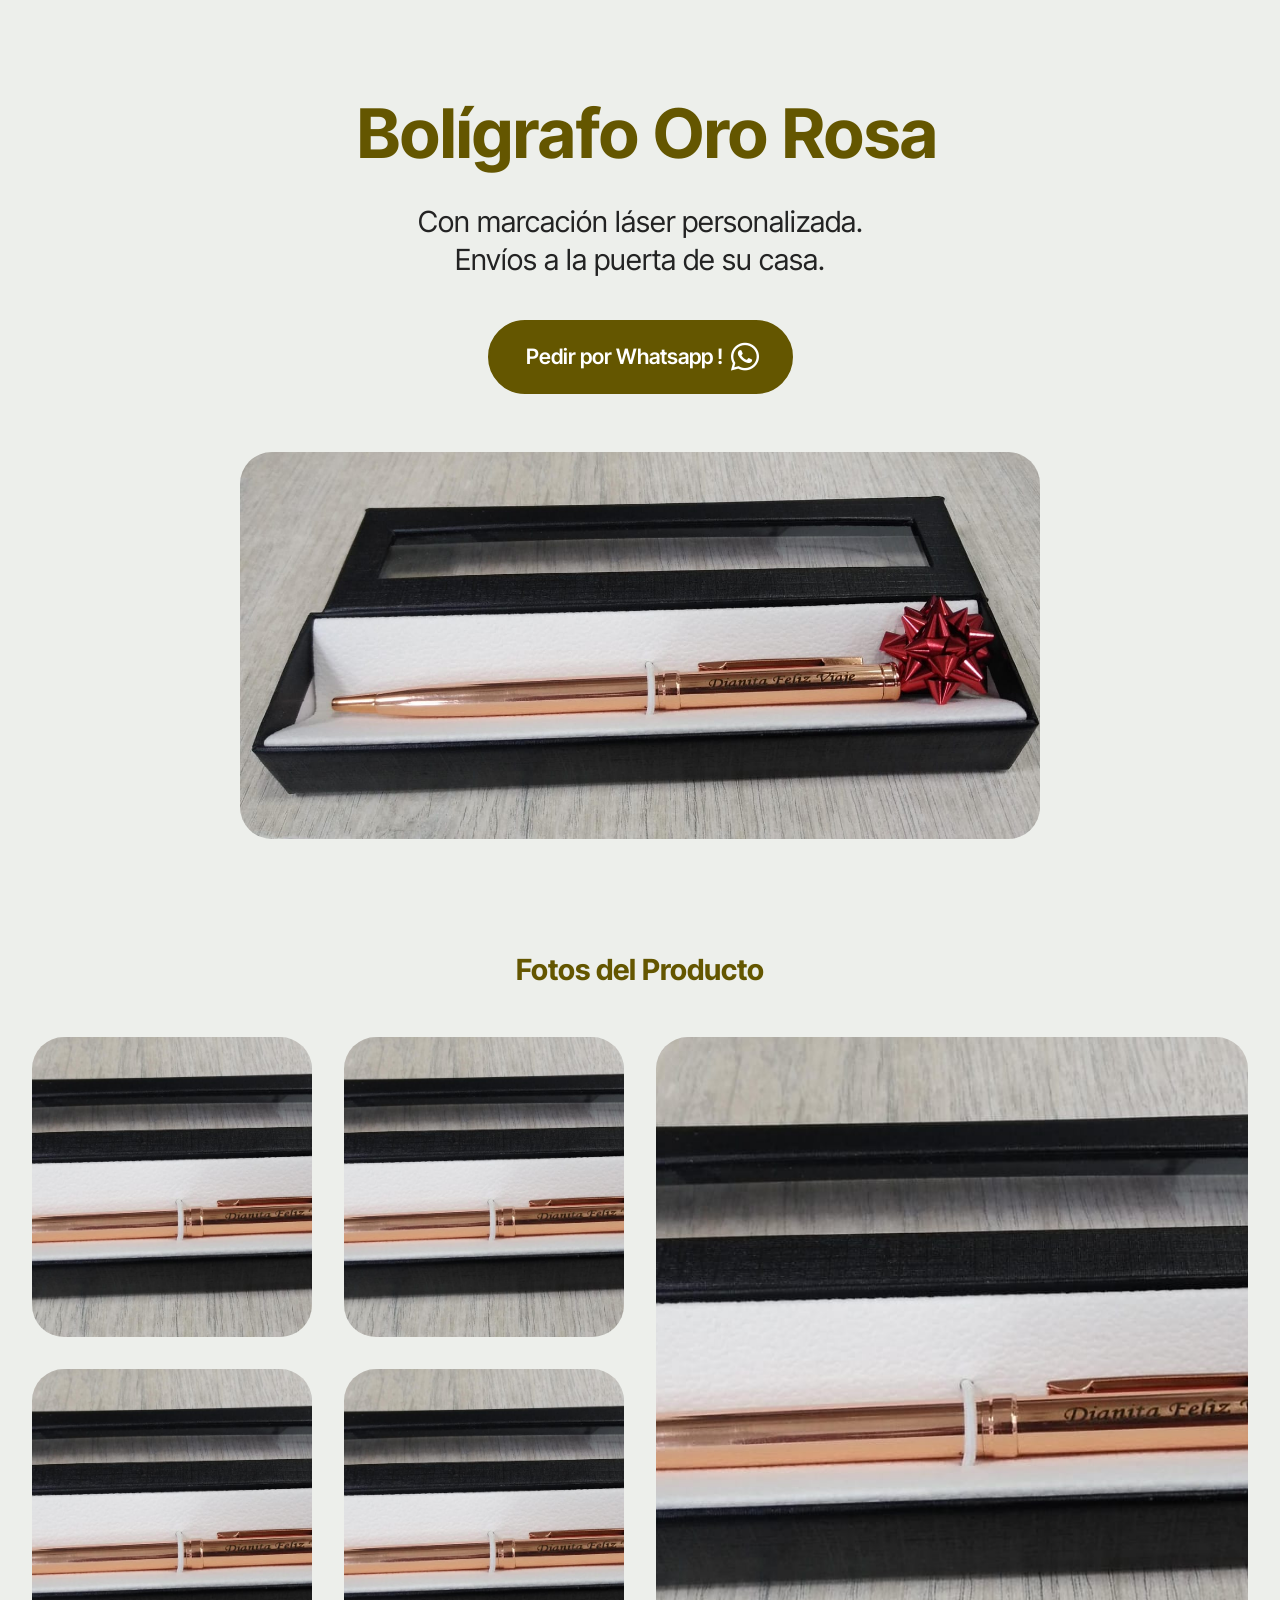
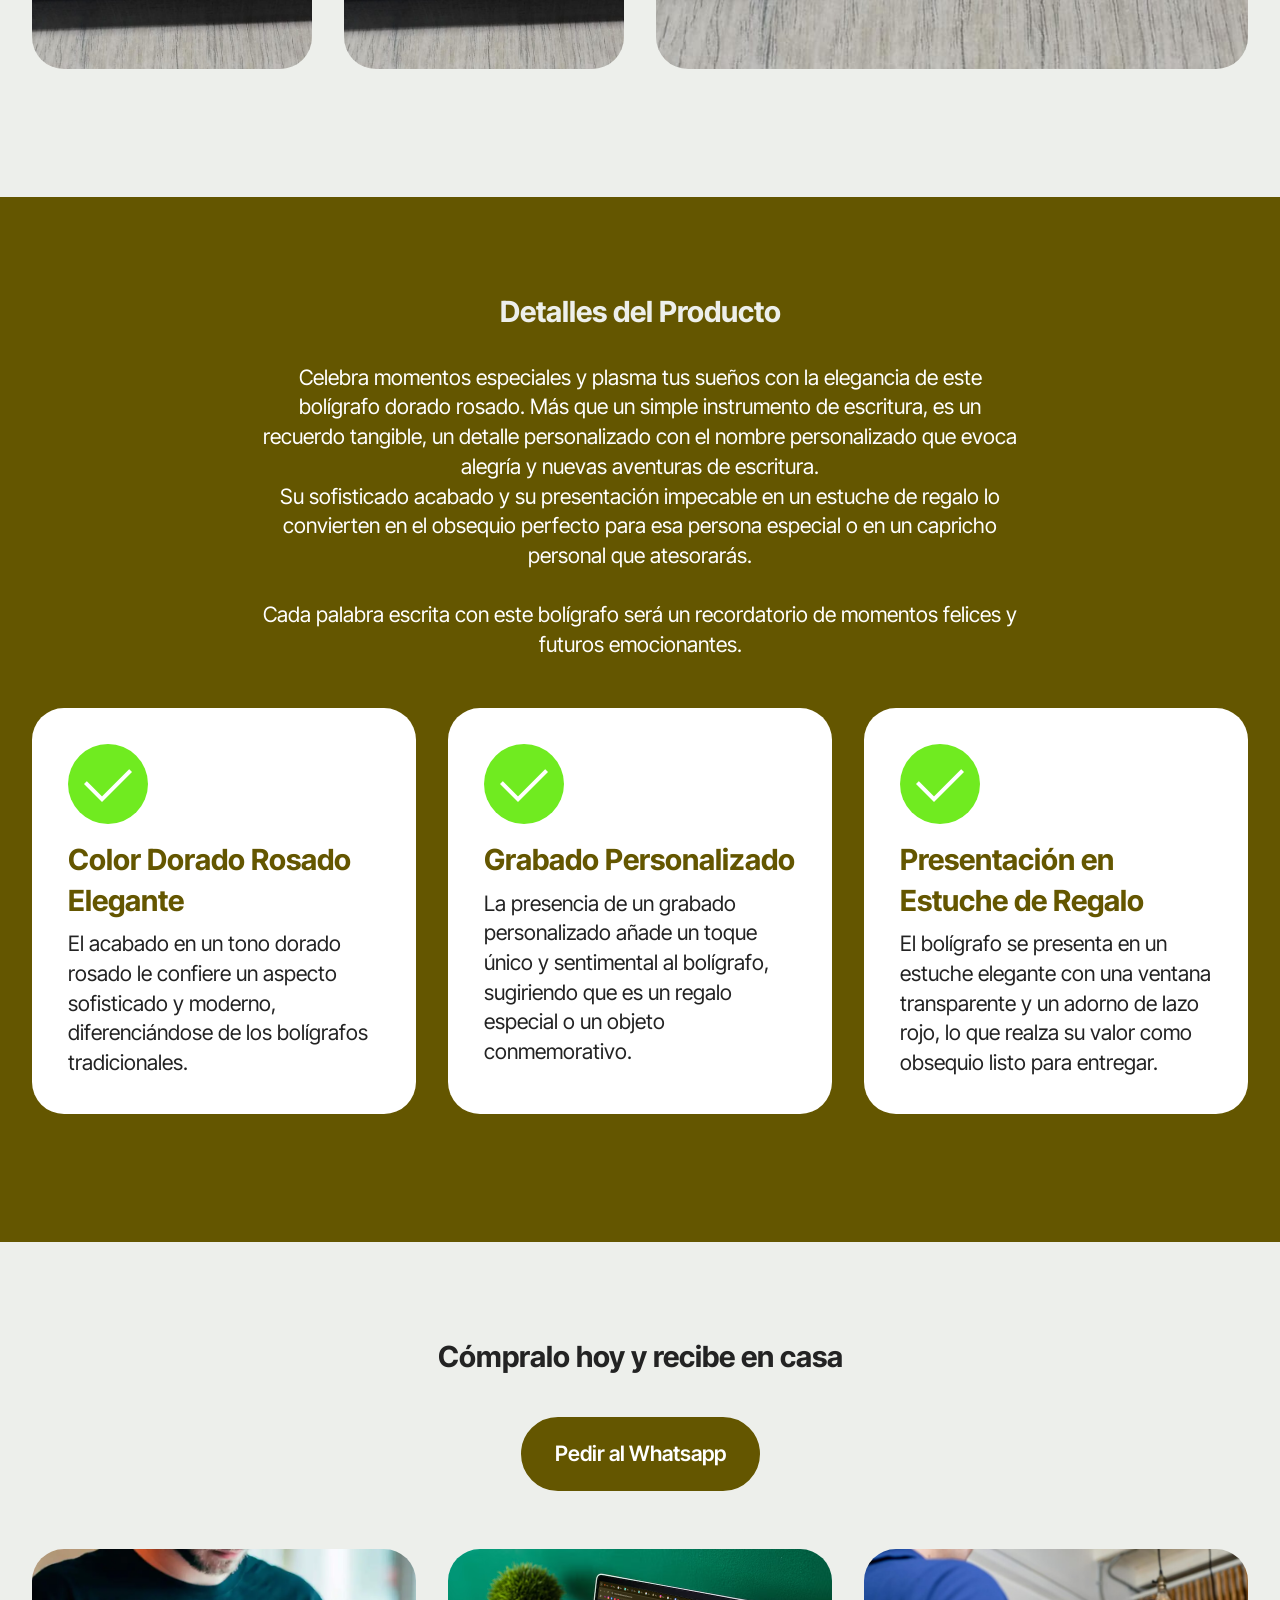
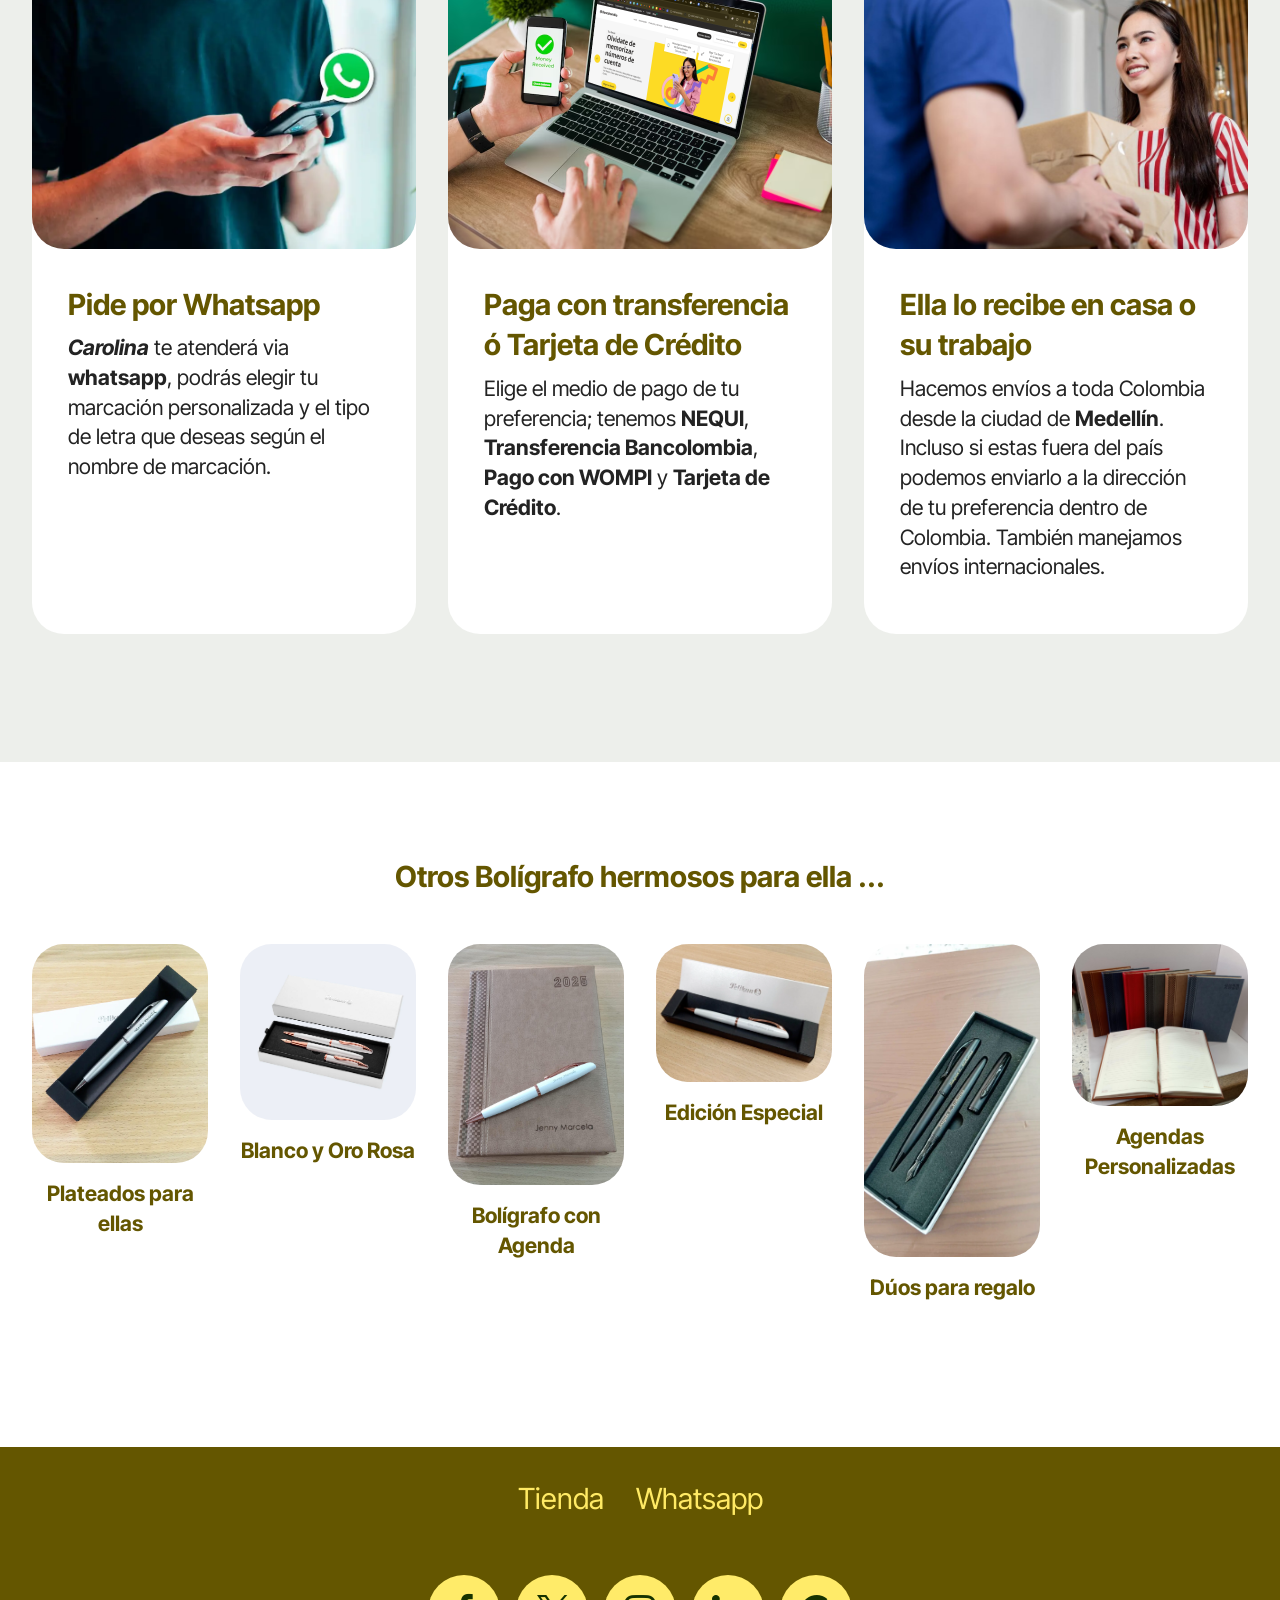
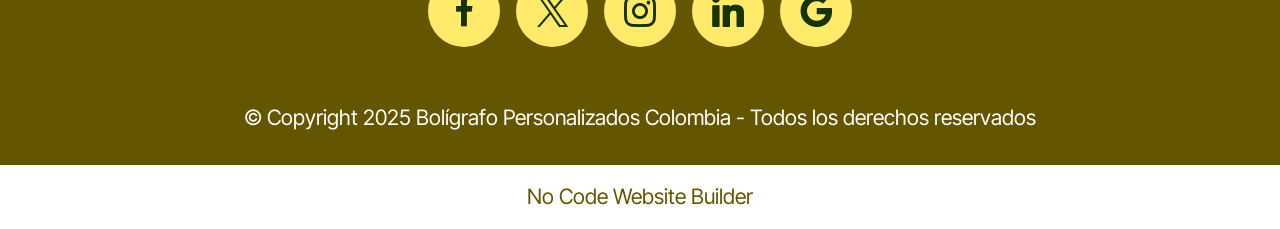
==== index.html @ ecc50080 "create github pages" ====
<!DOCTYPE html>
<html  >
<head>
  <!-- Site made with Mobirise Website Builder v6.0.1, https://mobirise.com -->
  <meta charset="UTF-8">
  <meta http-equiv="X-UA-Compatible" content="IE=edge">
  <meta name="generator" content="Mobirise v6.0.1, mobirise.com">
  <meta name="twitter:card" content="summary_large_image"/>
  <meta name="twitter:image:src" content="assets/images/index-meta.jpg">
  <meta property="og:image" content="assets/images/index-meta.jpg">
  <meta name="twitter:title" content="Bolígrafo Oro Rosa para Regalo | Colombia">
  <meta name="viewport" content="width=device-width, initial-scale=1, minimum-scale=1">
  <link rel="shortcut icon" href="assets/images/logo-boligrafor-personalizados.png" type="image/x-icon">
  <meta name="description" content="Excelente regalo para damas -  Bolígrafo personalizados Oro Rosa en Medellín. Pedidos al Whatsapp: 3026999953">
  
  
  <title>Bolígrafo Oro Rosa para Regalo | Colombia</title>
  <link rel="stylesheet" href="assets/web/assets/mobirise-icons2/mobirise2.css">
  <link rel="stylesheet" href="assets/bootstrap/css/bootstrap.min.css">
  <link rel="stylesheet" href="assets/bootstrap/css/bootstrap-grid.min.css">
  <link rel="stylesheet" href="assets/bootstrap/css/bootstrap-reboot.min.css">
  <link rel="stylesheet" href="assets/socicon/css/styles.css">
  <link rel="stylesheet" href="assets/theme/css/style.css">
  <link rel="preload" href="https://fonts.googleapis.com/css?family=Inter+Tight:100,200,300,400,500,600,700,800,900,100i,200i,300i,400i,500i,600i,700i,800i,900i&display=swap" as="style" onload="this.onload=null;this.rel='stylesheet'">
  <noscript><link rel="stylesheet" href="https://fonts.googleapis.com/css?family=Inter+Tight:100,200,300,400,500,600,700,800,900,100i,200i,300i,400i,500i,600i,700i,800i,900i&display=swap"></noscript>
  <link rel="preload" as="style" href="assets/mobirise/css/mbr-additional.css?v=lRQSGs"><link rel="stylesheet" href="assets/mobirise/css/mbr-additional.css?v=lRQSGs" type="text/css">

  
  
  
</head>
<body>
  
  <section data-bs-version="5.1" class="header13 cid-uIUjk6ekbo" id="header13-0">
  

  
  

  <div class="align-center container">
    <div class="row justify-content-center">
      <div class="col-md-12 mb-5 content-head">
        <h1 class="mbr-section-title mbr-fonts-style display-1">
          <strong>&nbsp;Bolígrafo Oro Rosa</strong></h1>
        <p class="mbr-text mbr-fonts-style mt-4 display-2">
          Con marcación láser personalizada.<br>Envíos a la puerta de su casa.</p>
        <div class="mbr-section-btn mt-4"><a class="btn btn-primary display-7" href="https://api.whatsapp.com/send?phone=573026999953&text=Hola%20Carolina,%20quiero%20regalarle%20un%20bol%C3%ADgrafo%20Oro%20Rosa%20marcado%20con%20su%20nombre%20a%20mi%20chica%20Especial..."><span class="socicon socicon-whatsapp mbr-iconfont mbr-iconfont-btn"></span>&nbsp;Pedir por Whatsapp !</a></div>
      </div>
    </div>

    <div class="row justify-content-center">
      <div class="col-12 col-md-8">
        <img src="assets/images/boligrafo-oro-rosa-para-regalo.jpg" alt="Boligrafo Oro Rosa para Regalo Especial" title="">
      </div>
    </div>
  </div>
</section>

<section data-bs-version="5.1" class="gallery05 cid-uIUHIdzCbS" id="gallery05-a">
    

    
    
    <div class="container">
        <div class="row justify-content-center">
            <div class="col-md-12 content-head mb-5">
                <h1 class="mbr-section-title mbr-fonts-style mb-0 display-2">
                    <strong>Fotos del Producto</strong></h1>
                
            </div>
        </div>
        <div class="row justify-content-center  blockContent">
            <div class="col-12 col-lg-6">
                <div class="row">
                    <div class="col-xs-12 col-sm-12 col-md-6 col-lg-6 active">
                        <div class="item-wrapper">
                            <div class="item-img">
                                <img src="assets/images/boligrafo-oro-rosa-para-regalo.jpg" alt="Mobirise Website Builder" title="" data-slide-to="0" data-bs-slide-to="0" class="smallImage">
                            </div>

                        </div>
                    </div>
                    <div class="col-md-6 col-xs-12 col-sm-12 col-lg-6">
                        <div class="item-wrapper">
                            <div class="item-img">
                                <img src="assets/images/boligrafo-oro-rosa-para-regalo.jpg" alt="Mobirise Website Builder" title="" data-slide-to="1" data-bs-slide-to="1" class="smallImage">
                            </div>

                        </div>
                    </div>
                    <div class="col-xs-12 col-sm-12 col-md-6 col-lg-6">
                        <div class="item-wrapper">
                            <div class="item-img">
                                <img src="assets/images/boligrafo-oro-rosa-para-regalo.jpg" alt="Mobirise Website Builder" title="" data-slide-to="2" data-bs-slide-to="2" class="smallImage">
                            </div>
                        </div>
                    </div>
                    <div class="col-xs-12 col-sm-12 col-md-6 col-lg-6">
                        <div class="item-wrapper">
                            <div class="item-img">
                                <img src="assets/images/boligrafo-oro-rosa-para-regalo.jpg" alt="Mobirise Website Builder" title="" data-slide-to="3" data-bs-slide-to="3" class="smallImage">
                            </div>
                        </div>
                    </div>
                </div>
            </div>
            <div class="col-12 col-lg-6">
                <div class="item-wrapper">
                    <div class="item-img ">
                        <img class="w-100 largeImage" src="assets/images/boligrafo-oro-rosa-para-regalo.jpg" alt="Bolígrafo oro Rosa para regalo de Novias" data-slide-to="3" data-bs-slide-to="3">
                    </div>

                </div>
            </div>
        </div>
    </div>
</section>

<section data-bs-version="5.1" class="features5 cid-uIUjuI2SsK" id="features05-2">
  

  
  
  <div class="container">
    <div class="row mb-5 justify-content-center">
      <div class="col-12 content-head">
        <h3 class="mbr-section-title mbr-fonts-style align-center mb-0 display-2">
          <strong>Detalles del Producto</strong></h3>
        <h5 class="mbr-section-subtitle mbr-fonts-style align-center mb-0 mt-4 display-4">Celebra momentos especiales y plasma tus sueños con la elegancia de este bolígrafo dorado rosado. Más que un simple instrumento de escritura, es un recuerdo tangible, un detalle personalizado con el nombre personalizado que evoca alegría y nuevas aventuras de escritura. <br>Su sofisticado acabado y su presentación impecable en un estuche de regalo lo convierten en el obsequio perfecto para esa persona especial o en un capricho personal que atesorarás. <br><br>Cada palabra escrita con este bolígrafo será un recordatorio de momentos felices y futuros emocionantes.</h5>
      </div>
    </div>
    <div class="row">
      <div class="item features-without-image col-12 col-md-6 col-lg-4 item-mb">
        <div class="item-wrapper">
          <div class="card-box align-left">
            <div class="iconfont-wrapper">
              <span class="mbr-iconfont mobi-mbri-success mobi-mbri"></span>
            </div>
            <h5 class="card-title mbr-fonts-style display-5"><strong>Color Dorado Rosado Elegante</strong></h5>
            <p class="card-text mbr-fonts-style display-7">
              El acabado en un tono dorado rosado le confiere un aspecto sofisticado y moderno, diferenciándose de los bolígrafos tradicionales.
            </p>

            
          </div>
        </div>
      </div>
      <div class="item features-without-image col-12 col-md-6 col-lg-4 item-mb">
        <div class="item-wrapper">
          <div class="card-box align-left">
            <div class="iconfont-wrapper">
              <span class="mbr-iconfont mobi-mbri-success mobi-mbri"></span>
            </div>
            <h5 class="card-title mbr-fonts-style display-5"><strong>Grabado Personalizado</strong></h5>
            <p class="card-text mbr-fonts-style display-7">La presencia de un grabado personalizado añade un toque único y sentimental al bolígrafo, sugiriendo que es un regalo especial o un objeto conmemorativo.
            </p>

            
          </div>
        </div>
      </div>
      <div class="item features-without-image col-12 col-md-6 col-lg-4 item-mb">
        <div class="item-wrapper">
          <div class="card-box align-left">
            <div class="iconfont-wrapper">
              <span class="mbr-iconfont mobi-mbri-success mobi-mbri"></span>
            </div>
            <h5 class="card-title mbr-fonts-style display-5"><strong>Presentación en Estuche de Regalo</strong></h5>
            <p class="card-text mbr-fonts-style display-7">
              El bolígrafo se presenta en un estuche elegante con una ventana transparente y un adorno de lazo rojo, lo que realza su valor como obsequio listo para entregar.
            </p>

            
          </div>
        </div>
      </div>
    </div>
  </div>
</section>

<section data-bs-version="5.1" class="features6 start cid-uIUjv1hczM" id="features06-3">
	
	
	<div class="container">
		<div class="row justify-content-center">
			<div class="col-12 content-head">
				<div class="mbr-section-head mb-5">
					<h4 class="mbr-section-title mbr-fonts-style align-center mb-0 display-2">
						<strong>Cómpralo hoy y recibe en casa</strong></h4>
					
					<div class="mbr-section-btn item-footer mt-4"><a href="https://api.whatsapp.com/send?phone=573026999953&text=Hola%20Carolina,%20quiero%20regalarle%20un%20bol%C3%ADgrafo%20Oro%20Rosa%20marcado%20con%20su%20nombre%20a%20mi%20chica%20Especial..." class="btn item-btn btn-primary display-7" target="_blank">Pedir al Whatsapp</a></div>
				</div>
			</div>
		</div>
		<div class="row">
			<div class="item features-image col-12 col-md-6 col-lg-4">
				<div class="item-wrapper">
					<div class="item-img">
						<img src="assets/images/hombre-pide-por-whatsapp.webp" alt="Pide tu boligrafo personalizado por whatsapp">
					</div>
					<div class="item-content">
						<h5 class="item-title mbr-fonts-style display-5">
							<strong>Pide por Whatsapp</strong></h5>
						<p class="mbr-text mbr-fonts-style display-7"><strong><em>Carolina</em></strong> te atenderá via <strong>whatsapp</strong>, podrás elegir tu marcación personalizada y el tipo de letra que deseas según el nombre de marcación.
						</p>
						
					</div>
				</div>
			</div>
			<div class="item features-image col-12 col-md-6 col-lg-4">
				<div class="item-wrapper">
					<div class="item-img">
						<img src="assets/images/paga-con-transferencia.png" alt="Pide tu boligrafo al whatsapp">
					</div>
					<div class="item-content">
						<h5 class="item-title mbr-fonts-style display-5">
							<strong>Paga con transferencia&nbsp; ó Tarjeta de Crédito</strong></h5>
						<p class="mbr-text mbr-fonts-style display-7">Elige el medio de pago de tu preferencia; tenemos <strong>NEQUI</strong>, <strong>Transferencia Bancolombia</strong>, <strong>Pago con WOMPI</strong> y <strong>Tarjeta de Crédito</strong>.
						</p>
						
					</div>
				</div>
			</div>
			<div class="item features-image col-12 col-md-6 col-lg-4">
				<div class="item-wrapper">
					<div class="item-img">
						<img src="assets/images/recibe-el-producto-en-casa.jpg" alt="Recibe tu boligrafo en casa">
					</div>
					<div class="item-content">
						<h5 class="item-title mbr-fonts-style display-5">
							<strong>Ella lo recibe en casa o su trabajo</strong></h5>
						<p class="mbr-text mbr-fonts-style display-7">
							Hacemos envíos a toda Colombia desde la ciudad de <strong>Medellín</strong>. Incluso si estas fuera del país podemos enviarlo a la dirección de tu preferencia dentro de Colombia. También manejamos envíos internacionales.<br>
						</p>
						
					</div>
				</div>
			</div>
		</div>
	</div>
</section>

<section data-bs-version="5.1" class="features13 start cid-uIUjxPHP4M" id="features013-4">
    

<div class="container-fluid">
  <div class="row justify-content-center">
    <div class="col-12 content-head">
      <div class="mbr-section-head mb-5">
        <h4 class="mbr-section-title mbr-fonts-style align-center mb-0 display-2">
          <strong>Otros Bolígrafo hermosos para ella ...</strong></h4>
        
      </div>
    </div>
  </div>
  <div class="row mbr-section-content">
    <div class="item features-image col-6 col-md-4 col-lg-2">
      <div class="item-wrapper">
        <div class="item-img">
          <img src="assets/images/boligrafo-pelikan-silver.webp" alt="Mobirise Website Builder" title="" data-slide-to="0" data-bs-slide-to="0">
        </div>
        <div class="item-content align-left mt-3">
          <h5 class="item-title mbr-fonts-style mb-3 display-7">
            <strong>Plateados para ellas</strong></h5>
          
          
        </div>
        
      </div>
    </div>
    <div class="item features-image col-6 col-md-4 col-lg-2">
      <div class="item-wrapper">
        <div class="item-img">
          <img src="assets/images/11.jpg" alt="Mobirise Website Builder" title="" data-slide-to="1" data-bs-slide-to="1">
        </div>
        <div class="item-content align-left mt-3">
          <h5 class="item-title mbr-fonts-style mb-3 display-7">
            <strong>Blanco y Oro Rosa</strong></h5>
          
          
        </div>
        
      </div>
    </div>
    <div class="item features-image col-6 col-md-4 col-lg-2">
      <div class="item-wrapper">
        <div class="item-img">
          <img src="assets/images/agenda-y-boligrafo-pelikan-blanco-oro-rosa-jenny-marcela.jpg" alt="Mobirise Website Builder" title="" data-slide-to="2" data-bs-slide-to="2">
        </div>
        <div class="item-content align-left mt-3">
          <h5 class="item-title mbr-fonts-style mb-3 display-7">
            <strong>Bolígrafo con Agenda</strong></h5>
          
          
        </div>
        
      </div>
    </div>
    <div class="item features-image col-6 col-md-4 col-lg-2">
      <div class="item-wrapper">
        <div class="item-img">
          <img src="assets/images/boligrafo-pelikan-blanco.webp" alt="Mobirise Website Builder" title="" data-slide-to="3" data-bs-slide-to="3">
        </div>
        <div class="item-content align-left mt-3">
          <h5 class="item-title mbr-fonts-style mb-3 display-7"><strong>Edición Especial</strong></h5>
          
          
        </div>
        
      </div>
    </div>
    <div class="item features-image col-6 col-md-4 col-lg-2">
      <div class="item-wrapper">
        <div class="item-img">
          <img src="assets/images/475800460-10237093431254550-2222393890438743750-n.webp" alt="Mobirise Website Builder" title="" data-slide-to="4" data-bs-slide-to="4">
        </div>
        <div class="item-content align-left mt-3">
          <h5 class="item-title mbr-fonts-style mb-3 display-7">
            <strong>Dúos para regalo</strong></h5>
          
          
        </div>
        
      </div>
    </div>
    <div class="item features-image col-6 col-md-4 col-lg-2">
      <div class="item-wrapper">
        <div class="item-img">
          <img src="assets/images/agendas.jpg" alt="Mobirise Website Builder" title="" data-slide-to="5" data-bs-slide-to="5">
        </div>
        <div class="item-content align-left mt-3">
          <h5 class="item-title mbr-fonts-style mb-3 display-7">
            <strong>Agendas Personalizadas</strong></h5>
          
          
        </div>
        
      </div>
    </div>

  </div>
</div>
</section>

<section data-bs-version="5.1" class="footer3 cid-uIUjN61RTG" once="footers" id="footer03-5">

        

    

    <div class="container">
        <div class="row">
            <div class="row-links">
                <ul class="header-menu">
                  
                  
                  
                  
                <li class="header-menu-item mbr-fonts-style display-5"><a href="https://boligrafospersonalizados.depplin.net" class="text-danger">Tienda</a></li><li class="header-menu-item mbr-fonts-style display-5"><a href="https://wa.me/573026999953" class="text-danger text-primary">Whatsapp</a></li></ul>
              </div>

            <div class="col-12 mt-4">
                <div class="social-row">
                    <div class="soc-item">
                        <a href="https://www.facebook.com/boligrafospersonalizadosparker/" target="_blank">
                            <span class="mbr-iconfont display-7 socicon-facebook socicon"></span>
                        </a>
                    </div>
                    <div class="soc-item">
                        <a href="https://x.com/BoligrafoParker" target="_blank">
                            <span class="mbr-iconfont socicon-twitter socicon"></span>
                        </a>
                    </div>
                    <div class="soc-item">
                        <a href="https://www.linkedin.com/showcase/boligrafospersonalizados/?viewAsMember=true" target="_blank">
                            <span class="mbr-iconfont socicon-instagram socicon"></span>
                        </a>
                    </div>
                    <div class="soc-item">
                        <a href="https://www.linkedin.com/showcase/boligrafospersonalizados/?viewAsMember=true" target="_blank">
                            <span class="mbr-iconfont socicon-linkedin socicon"></span>
                        </a>
                    </div>
                    <div class="soc-item">
                        <a href="https://g.co/kgs/6oh7HJg" target="_blank">
                            <span class="mbr-iconfont socicon-google socicon"></span>
                        </a>
                    </div>
                </div>
            </div>
            <div class="col-12 mt-5">
                <p class="mbr-fonts-style copyright display-7">
                    © Copyright 2025 Bolígrafo Personalizados Colombia - Todos los derechos reservados</p>
            </div>
        </div>
    </div>
</section><section class="display-7" style="padding: 0;align-items: center;justify-content: center;flex-wrap: wrap;    align-content: center;display: flex;position: relative;height: 4rem;"><a href="https://mobiri.se/" style="flex: 1 1;height: 4rem;position: absolute;width: 100%;z-index: 1;"><img alt="" style="height: 4rem;" src="[data-uri]"></a><p style="margin: 0;text-align: center;" class="display-7">&#8204;</p><a style="z-index:1" href="https://mobirise.com/builder/no-code-website-builder.html">No Code Website Builder</a></section><script src="assets/bootstrap/js/bootstrap.bundle.min.js"></script>  <script src="assets/smoothscroll/smooth-scroll.js"></script>  <script src="assets/ytplayer/index.js"></script>  <script src="assets/theme/js/script.js"></script>  
  
  
</body>
</html>
---- assets/web/assets/mobirise-icons2/mobirise2.css ----
@font-face {
  font-family: 'Moririse2';
  font-display: swap;
  src:  url('mobirise2.eot?f2bix4');
  src:  url('mobirise2.eot?f2bix4#iefix') format('embedded-opentype'),
    url('mobirise2.ttf?f2bix4') format('truetype'),
    url('mobirise2.woff?f2bix4') format('woff'),
    url('mobirise2.svg?f2bix4#mobirise2') format('svg');
  font-weight: normal;
  font-style: normal;
}

[class^="mobi-"], [class*=" mobi-"] {
  /* use !important to prevent issues with browser extensions that change fonts */
  font-family: 'Moririse2' !important;
  speak: none;
  font-style: normal;
  font-weight: normal;
  font-variant: normal;
  text-transform: none;
  line-height: 1;

  /* Better Font Rendering =========== */
  -webkit-font-smoothing: antialiased;
  -moz-osx-font-smoothing: grayscale;
}

.mobi-mbri-add-submenu:before {
  content: "\e900";
}
.mobi-mbri-alert:before {
  content: "\e901";
}
.mobi-mbri-align-center:before {
  content: "\e902";
}
.mobi-mbri-align-justify:before {
  content: "\e903";
}
.mobi-mbri-align-left:before {
  content: "\e904";
}
.mobi-mbri-align-right:before {
  content: "\e905";
}
.mobi-mbri-android:before {
  content: "\e906";
}
.mobi-mbri-apple:before {
  content: "\e907";
}
.mobi-mbri-arrow-down:before {
  content: "\e908";
}
.mobi-mbri-arrow-next:before {
  content: "\e909";
}
.mobi-mbri-arrow-prev:before {
  content: "\e90a";
}
.mobi-mbri-arrow-up:before {
  content: "\e90b";
}
.mobi-mbri-bold:before {
  content: "\e90c";
}
.mobi-mbri-bookmark:before {
  content: "\e90d";
}
.mobi-mbri-bootstrap:before {
  content: "\e90e";
}
.mobi-mbri-briefcase:before {
  content: "\e90f";
}
.mobi-mbri-browse:before {
  content: "\e910";
}
.mobi-mbri-bulleted-list:before {
  content: "\e911";
}
.mobi-mbri-calendar:before {
  content: "\e912";
}
.mobi-mbri-camera:before {
  content: "\e913";
}
.mobi-mbri-cart-add:before {
  content: "\e914";
}
.mobi-mbri-cart-full:before {
  content: "\e915";
}
.mobi-mbri-cash:before {
  content: "\e916";
}
.mobi-mbri-change-style:before {
  content: "\e917";
}
.mobi-mbri-chat:before {
  content: "\e918";
}
.mobi-mbri-clock:before {
  content: "\e919";
}
.mobi-mbri-close:before {
  content: "\e91a";
}
.mobi-mbri-cloud:before {
  content: "\e91b";
}
.mobi-mbri-code:before {
  content: "\e91c";
}
.mobi-mbri-contact-form:before {
  content: "\e91d";
}
.mobi-mbri-credit-card:before {
  content: "\e91e";
}
.mobi-mbri-cursor-click:before {
  content: "\e91f";
}
.mobi-mbri-cust-feedback:before {
  content: "\e920";
}
.mobi-mbri-database:before {
  content: "\e921";
}
.mobi-mbri-delivery:before {
  content: "\e922";
}
.mobi-mbri-desktop:before {
  content: "\e923";
}
.mobi-mbri-devices:before {
  content: "\e924";
}
.mobi-mbri-down:before {
  content: "\e925";
}
.mobi-mbri-download-2:before {
  content: "\e926";
}
.mobi-mbri-download:before {
  content: "\e927";
}
.mobi-mbri-drag-n-drop-2:before {
  content: "\e928";
}
.mobi-mbri-drag-n-drop:before {
  content: "\e929";
}
.mobi-mbri-edit-2:before {
  content: "\e92a";
}
.mobi-mbri-edit:before {
  content: "\e92b";
}
.mobi-mbri-error:before {
  content: "\e92c";
}
.mobi-mbri-extension:before {
  content: "\e92d";
}
.mobi-mbri-features:before {
  content: "\e92e";
}
.mobi-mbri-file:before {
  content: "\e92f";
}
.mobi-mbri-flag:before {
  content: "\e930";
}
.mobi-mbri-folder:before {
  content: "\e931";
}
.mobi-mbri-gift:before {
  content: "\e932";
}
.mobi-mbri-github:before {
  content: "\e933";
}
.mobi-mbri-globe-2:before {
  content: "\e934";
}
.mobi-mbri-globe:before {
  content: "\e935";
}
.mobi-mbri-growing-chart:before {
  content: "\e936";
}
.mobi-mbri-hearth:before {
  content: "\e937";
}
.mobi-mbri-help:before {
  content: "\e938";
}
.mobi-mbri-home:before {
  content: "\e939";
}
.mobi-mbri-hot-cup:before {
  content: "\e93a";
}
.mobi-mbri-idea:before {
  content: "\e93b";
}
.mobi-mbri-image-gallery:before {
  content: "\e93c";
}
.mobi-mbri-image-slider:before {
  content: "\e93d";
}
.mobi-mbri-info:before {
  content: "\e93e";
}
.mobi-mbri-italic:before {
  content: "\e93f";
}
.mobi-mbri-key:before {
  content: "\e940";
}
.mobi-mbri-laptop:before {
  content: "\e941";
}
.mobi-mbri-layers:before {
  content: "\e942";
}
.mobi-mbri-left-right:before {
  content: "\e943";
}
.mobi-mbri-left:before {
  content: "\e944";
}
.mobi-mbri-letter:before {
  content: "\e945";
}
.mobi-mbri-like:before {
  content: "\e946";
}
.mobi-mbri-link:before {
  content: "\e947";
}
.mobi-mbri-lock:before {
  content: "\e948";
}
.mobi-mbri-login:before {
  content: "\e949";
}
.mobi-mbri-logout:before {
  content: "\e94a";
}
.mobi-mbri-magic-stick:before {
  content: "\e94b";
}
.mobi-mbri-map-pin:before {
  content: "\e94c";
}
.mobi-mbri-menu:before {
  content: "\e94d";
}
.mobi-mbri-mobile-2:before {
  content: "\e94e";
}
.mobi-mbri-mobile-horizontal:before {
  content: "\e94f";
}
.mobi-mbri-mobile:before {
  content: "\e950";
}
.mobi-mbri-mobirise:before {
  content: "\e951";
}
.mobi-mbri-more-horizontal:before {
  content: "\e952";
}
.mobi-mbri-more-vertical:before {
  content: "\e953";
}
.mobi-mbri-music:before {
  content: "\e954";
}
.mobi-mbri-new-file:before {
  content: "\e955";
}
.mobi-mbri-numbered-list:before {
  content: "\e956";
}
.mobi-mbri-opened-folder:before {
  content: "\e957";
}
.mobi-mbri-pages:before {
  content: "\e958";
}
.mobi-mbri-paper-plane:before {
  content: "\e959";
}
.mobi-mbri-paperclip:before {
  content: "\e95a";
}
.mobi-mbri-phone:before {
  content: "\e95b";
}
.mobi-mbri-photo:before {
  content: "\e95c";
}
.mobi-mbri-photos:before {
  content: "\e95d";
}
.mobi-mbri-pin:before {
  content: "\e95e";
}
.mobi-mbri-play:before {
  content: "\e95f";
}
.mobi-mbri-plus:before {
  content: "\e960";
}
.mobi-mbri-preview:before {
  content: "\e961";
}
.mobi-mbri-print:before {
  content: "\e962";
}
.mobi-mbri-protect:before {
  content: "\e963";
}
.mobi-mbri-question:before {
  content: "\e964";
}
.mobi-mbri-quote-left:before {
  content: "\e965";
}
.mobi-mbri-quote-right:before {
  content: "\e966";
}
.mobi-mbri-redo:before {
  content: "\e967";
}
.mobi-mbri-refresh:before {
  content: "\e968";
}
.mobi-mbri-responsive-2:before {
  content: "\e969";
}
.mobi-mbri-responsive:before {
  content: "\e96a";
}
.mobi-mbri-right:before {
  content: "\e96b";
}
.mobi-mbri-rocket:before {
  content: "\e96c";
}
.mobi-mbri-sad-face:before {
  content: "\e96d";
}
.mobi-mbri-sale:before {
  content: "\e96e";
}
.mobi-mbri-save:before {
  content: "\e96f";
}
.mobi-mbri-search:before {
  content: "\e970";
}
.mobi-mbri-setting-2:before {
  content: "\e971";
}
.mobi-mbri-setting-3:before {
  content: "\e972";
}
.mobi-mbri-setting:before {
  content: "\e973";
}
.mobi-mbri-share:before {
  content: "\e974";
}
.mobi-mbri-shopping-bag:before {
  content: "\e975";
}
.mobi-mbri-shopping-basket:before {
  content: "\e976";
}
.mobi-mbri-shopping-cart:before {
  content: "\e977";
}
.mobi-mbri-sites:before {
  content: "\e978";
}
.mobi-mbri-smile-face:before {
  content: "\e979";
}
.mobi-mbri-speed:before {
  content: "\e97a";
}
.mobi-mbri-star:before {
  content: "\e97b";
}
.mobi-mbri-success:before {
  content: "\e97c";
}
.mobi-mbri-sun:before {
  content: "\e97d";
}
.mobi-mbri-sun2:before {
  content: "\e97e";
}
.mobi-mbri-tablet-vertical:before {
  content: "\e97f";
}
.mobi-mbri-tablet:before {
  content: "\e980";
}
.mobi-mbri-target:before {
  content: "\e981";
}
.mobi-mbri-timer:before {
  content: "\e982";
}
.mobi-mbri-to-ftp:before {
  content: "\e983";
}
.mobi-mbri-to-local-drive:before {
  content: "\e984";
}
.mobi-mbri-touch-swipe:before {
  content: "\e985";
}
.mobi-mbri-touch:before {
  content: "\e986";
}
.mobi-mbri-trash:before {
  content: "\e987";
}
.mobi-mbri-underline:before {
  content: "\e988";
}
.mobi-mbri-undo:before {
  content: "\e989";
}
.mobi-mbri-unlink:before {
  content: "\e98a";
}
.mobi-mbri-unlock:before {
  content: "\e98b";
}
.mobi-mbri-up-down:before {
  content: "\e98c";
}
.mobi-mbri-up:before {
  content: "\e98d";
}
.mobi-mbri-update:before {
  content: "\e98e";
}
.mobi-mbri-upload-2:before {
  content: "\e98f";
}
.mobi-mbri-upload:before {
  content: "\e990";
}
.mobi-mbri-user-2:before {
  content: "\e991";
}
.mobi-mbri-user:before {
  content: "\e992";
}
.mobi-mbri-users:before {
  content: "\e993";
}
.mobi-mbri-video-play:before {
  content: "\e994";
}
.mobi-mbri-video:before {
  content: "\e995";
}
.mobi-mbri-watch:before {
  content: "\e996";
}
.mobi-mbri-website-theme-2:before {
  content: "\e997";
}
.mobi-mbri-website-theme:before {
  content: "\e998";
}
.mobi-mbri-wifi:before {
  content: "\e999";
}
.mobi-mbri-windows:before {
  content: "\e99a";
}
.mobi-mbri-zoom-in:before {
  content: "\e99b";
}
.mobi-mbri-zoom-out:before {
  content: "\e99c";
}
---- assets/socicon/css/styles.css ----
@charset "UTF-8";

@font-face {
  font-family: 'Socicon';
  src:  url('../fonts/socicon.eot');
  src:  url('../fonts/socicon.eot?#iefix') format('embedded-opentype'),
    url('../fonts/socicon.woff2') format('woff2'),
    url('../fonts/socicon.ttf') format('truetype'),
    url('../fonts/socicon.woff') format('woff'),
    url('../fonts/socicon.svg#socicon') format('svg');
  font-weight: normal;
  font-style: normal;
  font-display: swap;
}

[data-icon]:before {
  font-family: "socicon" !important;
  content: attr(data-icon);
  font-style: normal !important;
  font-weight: normal !important;
  font-variant: normal !important;
  text-transform: none !important;
  speak: none;
  line-height: 1;
  -webkit-font-smoothing: antialiased;
  -moz-osx-font-smoothing: grayscale;
}

[class^="socicon-"], [class*=" socicon-"] {
  /* use !important to prevent issues with browser extensions that change fonts */
  font-family: 'Socicon' !important;
  speak: none;
  font-style: normal;
  font-weight: normal;
  font-variant: normal;
  text-transform: none;
  line-height: 1;

  /* Better Font Rendering =========== */
  -webkit-font-smoothing: antialiased;
  -moz-osx-font-smoothing: grayscale;
}

.socicon-500px:before {
  content: "\e000";
}
.socicon-8tracks:before {
  content: "\e001";
}
.socicon-airbnb:before {
  content: "\e002";
}
.socicon-alliance:before {
  content: "\e003";
}
.socicon-amazon:before {
  content: "\e004";
}
.socicon-amplement:before {
  content: "\e005";
}
.socicon-android:before {
  content: "\e006";
}
.socicon-angellist:before {
  content: "\e007";
}
.socicon-apple:before {
  content: "\e008";
}
.socicon-appnet:before {
  content: "\e009";
}
.socicon-baidu:before {
  content: "\e00a";
}
.socicon-bandcamp:before {
  content: "\e00b";
}
.socicon-battlenet:before {
  content: "\e00c";
}
.socicon-mixer:before {
  content: "\e00d";
}
.socicon-bebee:before {
  content: "\e00e";
}
.socicon-bebo:before {
  content: "\e00f";
}
.socicon-behance:before {
  content: "\e010";
}
.socicon-blizzard:before {
  content: "\e011";
}
.socicon-blogger:before {
  content: "\e012";
}
.socicon-buffer:before {
  content: "\e013";
}
.socicon-chrome:before {
  content: "\e014";
}
.socicon-coderwall:before {
  content: "\e015";
}
.socicon-curse:before {
  content: "\e016";
}
.socicon-dailymotion:before {
  content: "\e017";
}
.socicon-deezer:before {
  content: "\e018";
}
.socicon-delicious:before {
  content: "\e019";
}
.socicon-deviantart:before {
  content: "\e01a";
}
.socicon-diablo:before {
  content: "\e01b";
}
.socicon-digg:before {
  content: "\e01c";
}
.socicon-discord:before {
  content: "\e01d";
}
.socicon-disqus:before {
  content: "\e01e";
}
.socicon-douban:before {
  content: "\e01f";
}
.socicon-draugiem:before {
  content: "\e020";
}
.socicon-dribbble:before {
  content: "\e021";
}
.socicon-drupal:before {
  content: "\e022";
}
.socicon-ebay:before {
  content: "\e023";
}
.socicon-ello:before {
  content: "\e024";
}
.socicon-endomodo:before {
  content: "\e025";
}
.socicon-envato:before {
  content: "\e026";
}
.socicon-etsy:before {
  content: "\e027";
}
.socicon-facebook:before {
  content: "\e028";
}
.socicon-feedburner:before {
  content: "\e029";
}
.socicon-filmweb:before {
  content: "\e02a";
}
.socicon-firefox:before {
  content: "\e02b";
}
.socicon-flattr:before {
  content: "\e02c";
}
.socicon-flickr:before {
  content: "\e02d";
}
.socicon-formulr:before {
  content: "\e02e";
}
.socicon-forrst:before {
  content: "\e02f";
}
.socicon-foursquare:before {
  content: "\e030";
}
.socicon-friendfeed:before {
  content: "\e031";
}
.socicon-github:before {
  content: "\e032";
}
.socicon-goodreads:before {
  content: "\e033";
}
.socicon-google:before {
  content: "\e034";
}
.socicon-googlescholar:before {
  content: "\e035";
}
.socicon-googlegroups:before {
  content: "\e036";
}
.socicon-googlephotos:before {
  content: "\e037";
}
.socicon-googleplus:before {
  content: "\e038";
}
.socicon-grooveshark:before {
  content: "\e039";
}
.socicon-hackerrank:before {
  content: "\e03a";
}
.socicon-hearthstone:before {
  content: "\e03b";
}
.socicon-hellocoton:before {
  content: "\e03c";
}
.socicon-heroes:before {
  content: "\e03d";
}
.socicon-smashcast:before {
  content: "\e03e";
}
.socicon-horde:before {
  content: "\e03f";
}
.socicon-houzz:before {
  content: "\e040";
}
.socicon-icq:before {
  content: "\e041";
}
.socicon-identica:before {
  content: "\e042";
}
.socicon-imdb:before {
  content: "\e043";
}
.socicon-instagram:before {
  content: "\e044";
}
.socicon-issuu:before {
  content: "\e045";
}
.socicon-istock:before {
  content: "\e046";
}
.socicon-itunes:before {
  content: "\e047";
}
.socicon-keybase:before {
  content: "\e048";
}
.socicon-lanyrd:before {
  content: "\e049";
}
.socicon-lastfm:before {
  content: "\e04a";
}
.socicon-line:before {
  content: "\e04b";
}
.socicon-linkedin:before {
  content: "\e04c";
}
.socicon-livejournal:before {
  content: "\e04d";
}
.socicon-lyft:before {
  content: "\e04e";
}
.socicon-macos:before {
  content: "\e04f";
}
.socicon-mail:before {
  content: "\e050";
}
.socicon-medium:before {
  content: "\e051";
}
.socicon-meetup:before {
  content: "\e052";
}
.socicon-mixcloud:before {
  content: "\e053";
}
.socicon-modelmayhem:before {
  content: "\e054";
}
.socicon-mumble:before {
  content: "\e055";
}
.socicon-myspace:before {
  content: "\e056";
}
.socicon-newsvine:before {
  content: "\e057";
}
.socicon-nintendo:before {
  content: "\e058";
}
.socicon-npm:before {
  content: "\e059";
}
.socicon-odnoklassniki:before {
  content: "\e05a";
}
.socicon-openid:before {
  content: "\e05b";
}
.socicon-opera:before {
  content: "\e05c";
}
.socicon-outlook:before {
  content: "\e05d";
}
.socicon-overwatch:before {
  content: "\e05e";
}
.socicon-patreon:before {
  content: "\e05f";
}
.socicon-paypal:before {
  content: "\e060";
}
.socicon-periscope:before {
  content: "\e061";
}
.socicon-persona:before {
  content: "\e062";
}
.socicon-pinterest:before {
  content: "\e063";
}
.socicon-play:before {
  content: "\e064";
}
.socicon-player:before {
  content: "\e065";
}
.socicon-playstation:before {
  content: "\e066";
}
.socicon-pocket:before {
  content: "\e067";
}
.socicon-qq:before {
  content: "\e068";
}
.socicon-quora:before {
  content: "\e069";
}
.socicon-raidcall:before {
  content: "\e06a";
}
.socicon-ravelry:before {
  content: "\e06b";
}
.socicon-reddit:before {
  content: "\e06c";
}
.socicon-renren:before {
  content: "\e06d";
}
.socicon-researchgate:before {
  content: "\e06e";
}
.socicon-residentadvisor:before {
  content: "\e06f";
}
.socicon-reverbnation:before {
  content: "\e070";
}
.socicon-rss:before {
  content: "\e071";
}
.socicon-sharethis:before {
  content: "\e072";
}
.socicon-skype:before {
  content: "\e073";
}
.socicon-slideshare:before {
  content: "\e074";
}
.socicon-smugmug:before {
  content: "\e075";
}
.socicon-snapchat:before {
  content: "\e076";
}
.socicon-songkick:before {
  content: "\e077";
}
.socicon-soundcloud:before {
  content: "\e078";
}
.socicon-spotify:before {
  content: "\e079";
}
.socicon-stackexchange:before {
  content: "\e07a";
}
.socicon-stackoverflow:before {
  content: "\e07b";
}
.socicon-starcraft:before {
  content: "\e07c";
}
.socicon-stayfriends:before {
  content: "\e07d";
}
.socicon-steam:before {
  content: "\e07e";
}
.socicon-storehouse:before {
  content: "\e07f";
}
.socicon-strava:before {
  content: "\e080";
}
.socicon-streamjar:before {
  content: "\e081";
}
.socicon-stumbleupon:before {
  content: "\e082";
}
.socicon-swarm:before {
  content: "\e083";
}
.socicon-teamspeak:before {
  content: "\e084";
}
.socicon-teamviewer:before {
  content: "\e085";
}
.socicon-technorati:before {
  content: "\e086";
}
.socicon-telegram:before {
  content: "\e087";
}
.socicon-tripadvisor:before {
  content: "\e088";
}
.socicon-tripit:before {
  content: "\e089";
}
.socicon-triplej:before {
  content: "\e08a";
}
.socicon-tumblr:before {
  content: "\e08b";
}
.socicon-twitch:before {
  content: "\e08c";
}
.socicon-twitter:before {
  content: "\e08d";
}
.socicon-uber:before {
  content: "\e08e";
}
.socicon-ventrilo:before {
  content: "\e08f";
}
.socicon-viadeo:before {
  content: "\e090";
}
.socicon-viber:before {
  content: "\e091";
}
.socicon-viewbug:before {
  content: "\e092";
}
.socicon-vimeo:before {
  content: "\e093";
}
.socicon-vine:before {
  content: "\e094";
}
.socicon-vkontakte:before {
  content: "\e095";
}
.socicon-warcraft:before {
  content: "\e096";
}
.socicon-wechat:before {
  content: "\e097";
}
.socicon-weibo:before {
  content: "\e098";
}
.socicon-whatsapp:before {
  content: "\e099";
}
.socicon-wikipedia:before {
  content: "\e09a";
}
.socicon-windows:before {
  content: "\e09b";
}
.socicon-wordpress:before {
  content: "\e09c";
}
.socicon-wykop:before {
  content: "\e09d";
}
.socicon-xbox:before {
  content: "\e09e";
}
.socicon-xing:before {
  content: "\e09f";
}
.socicon-yahoo:before {
  content: "\e0a0";
}
.socicon-yammer:before {
  content: "\e0a1";
}
.socicon-yandex:before {
  content: "\e0a2";
}
.socicon-yelp:before {
  content: "\e0a3";
}
.socicon-younow:before {
  content: "\e0a4";
}
.socicon-youtube:before {
  content: "\e0a5";
}
.socicon-zapier:before {
  content: "\e0a6";
}
.socicon-zerply:before {
  content: "\e0a7";
}
.socicon-zomato:before {
  content: "\e0a8";
}
.socicon-zynga:before {
  content: "\e0a9";
}
.socicon-spreadshirt:before {
  content: "\e901";
}
.socicon-gamejolt:before {
  content: "\e902";
}
.socicon-trello:before {
  content: "\e903";
}
.socicon-tunein:before {
  content: "\e904";
}
.socicon-bloglovin:before {
  content: "\e905";
}
.socicon-gamewisp:before {
  content: "\e906";
}
.socicon-messenger:before {
  content: "\e907";
}
.socicon-pandora:before {
  content: "\e908";
}
.socicon-augment:before {
  content: "\e909";
}
.socicon-bitbucket:before {
  content: "\e90a";
}
.socicon-fyuse:before {
  content: "\e90b";
}
.socicon-yt-gaming:before {
  content: "\e90c";
}
.socicon-sketchfab:before {
  content: "\e90d";
}
.socicon-mobcrush:before {
  content: "\e90e";
}
.socicon-microsoft:before {
  content: "\e90f";
}
.socicon-realtor:before {
  content: "\e910";
}
.socicon-tidal:before {
  content: "\e911";
}
.socicon-qobuz:before {
  content: "\e912";
}
.socicon-natgeo:before {
  content: "\e913";
}
.socicon-mastodon:before {
  content: "\e914";
}
.socicon-unsplash:before {
  content: "\e915";
}
.socicon-homeadvisor:before {
  content: "\e916";
}
.socicon-angieslist:before {
  content: "\e917";
}
.socicon-codepen:before {
  content: "\e918";
}
.socicon-slack:before {
  content: "\e919";
}
.socicon-openaigym:before {
  content: "\e91a";
}
.socicon-logmein:before {
  content: "\e91b";
}
.socicon-fiverr:before {
  content: "\e91c";
}
.socicon-gotomeeting:before {
  content: "\e91d";
}
.socicon-aliexpress:before {
  content: "\e91e";
}
.socicon-guru:before {
  content: "\e91f";
}
.socicon-appstore:before {
  content: "\e920";
}
.socicon-homes:before {
  content: "\e921";
}
.socicon-zoom:before {
  content: "\e922";
}
.socicon-alibaba:before {
  content: "\e923";
}
.socicon-craigslist:before {
  content: "\e924";
}
.socicon-wix:before {
  content: "\e925";
}
.socicon-redfin:before {
  content: "\e926";
}
.socicon-googlecalendar:before {
  content: "\e927";
}
.socicon-shopify:before {
  content: "\e928";
}
.socicon-freelancer:before {
  content: "\e929";
}
.socicon-seedrs:before {
  content: "\e92a";
}
.socicon-bing:before {
  content: "\e92b";
}
.socicon-doodle:before {
  content: "\e92c";
}
.socicon-bonanza:before {
  content: "\e92d";
}
.socicon-squarespace:before {
  content: "\e92e";
}
.socicon-toptal:before {
  content: "\e92f";
}
.socicon-gust:before {
  content: "\e930";
}
.socicon-ask:before {
  content: "\e931";
}
.socicon-trulia:before {
  content: "\e932";
}
.socicon-loomly:before {
  content: "\e933";
}
.socicon-ghost:before {
  content: "\e934";
}
.socicon-upwork:before {
  content: "\e935";
}
.socicon-fundable:before {
  content: "\e936";
}
.socicon-booking:before {
  content: "\e937";
}
.socicon-googlemaps:before {
  content: "\e938";
}
.socicon-zillow:before {
  content: "\e939";
}
.socicon-niconico:before {
  content: "\e93a";
}
.socicon-toneden:before {
  content: "\e93b";
}
.socicon-crunchbase:before {
  content: "\e93c";
}
.socicon-homefy:before {
  content: "\e93d";
}
.socicon-calendly:before {
  content: "\e93e";
}
.socicon-livemaster:before {
  content: "\e93f";
}
.socicon-udemy:before {
  content: "\e940";
}
.socicon-codered:before {
  content: "\e941";
}
.socicon-origin:before {
  content: "\e942";
}
.socicon-nextdoor:before {
  content: "\e943";
}
.socicon-portfolio:before {
  content: "\e944";
}
.socicon-instructables:before {
  content: "\e945";
}
.socicon-gitlab:before {
  content: "\e946";
}
.socicon-hackernews:before {
  content: "\e947";
}
.socicon-smashwords:before {
  content: "\e948";
}
.socicon-kobo:before {
  content: "\e949";
}
.socicon-bookbub:before {
  content: "\e94a";
}
.socicon-mailru:before {
  content: "\e94b";
}
.socicon-moddb:before {
  content: "\e94c";
}
.socicon-indiedb:before {
  content: "\e94d";
}
.socicon-traxsource:before {
  content: "\e94e";
}
.socicon-gamefor:before {
  content: "\e94f";
}
.socicon-pixiv:before {
  content: "\e950";
}
.socicon-myanimelist:before {
  content: "\e951";
}
.socicon-blackberry:before {
  content: "\e952";
}
.socicon-wickr:before {
  content: "\e953";
}
.socicon-spip:before {
  content: "\e954";
}
.socicon-napster:before {
  content: "\e955";
}
.socicon-beatport:before {
  content: "\e956";
}
.socicon-hackerone:before {
  content: "\e957";
}
.socicon-internet:before {
  content: "\e958";
}
.socicon-ubuntu:before {
  content: "\e959";
}
.socicon-artstation:before {
  content: "\e95a";
}
.socicon-invision:before {
  content: "\e95b";
}
.socicon-torial:before {
  content: "\e95c";
}
.socicon-collectorz:before {
  content: "\e95d";
}
.socicon-seenthis:before {
  content: "\e95e";
}
.socicon-googleplaymusic:before {
  content: "\e95f";
}
.socicon-debian:before {
  content: "\e960";
}
.socicon-filmfreeway:before {
  content: "\e961";
}
.socicon-gnome:before {
  content: "\e962";
}
.socicon-itchio:before {
  content: "\e963";
}
.socicon-jamendo:before {
  content: "\e964";
}
.socicon-mix:before {
  content: "\e965";
}
.socicon-sharepoint:before {
  content: "\e966";
}
.socicon-tinder:before {
  content: "\e967";
}
.socicon-windguru:before {
  content: "\e968";
}
.socicon-cdbaby:before {
  content: "\e969";
}
.socicon-elementaryos:before {
  content: "\e96a";
}
.socicon-stage32:before {
  content: "\e96b";
}
.socicon-tiktok:before {
  content: "\e96c";
}
.socicon-gitter:before {
  content: "\e96d";
}
.socicon-letterboxd:before {
  content: "\e96e";
}
.socicon-threema:before {
  content: "\e96f";
}
.socicon-splice:before {
  content: "\e970";
}
.socicon-metapop:before {
  content: "\e971";
}
.socicon-naver:before {
  content: "\e972";
}
.socicon-remote:before {
  content: "\e973";
}
.socicon-flipboard:before {
  content: "\e974";
}
.socicon-googlehangouts:before {
  content: "\e975";
}
.socicon-dlive:before {
  content: "\e976";
}
.socicon-vsco:before {
  content: "\e977";
}
.socicon-stitcher:before {
  content: "\e978";
}
.socicon-avvo:before {
  content: "\e979";
}
.socicon-redbubble:before {
  content: "\e97a";
}
.socicon-society6:before {
  content: "\e97b";
}
.socicon-zazzle:before {
  content: "\e97c";
}
.socicon-eitaa:before {
  content: "\e97d";
}
.socicon-soroush:before {
  content: "\e97e";
}
.socicon-bale:before {
  content: "\e97f";
}
---- assets/theme/css/style.css ----
@charset "UTF-8";
section {
  background-color: #ffffff;
}

body {
  font-style: normal;
  line-height: 1.5;
  font-weight: 400;
  color: #232323;
  position: relative;
}

button {
  background-color: transparent;
  border-color: transparent;
}

.embla__button,
.carousel-control {
  background-color: #edefea !important;
  opacity: 0.8 !important;
  color: #464845 !important;
  border-color: #edefea !important;
}

.carousel .close,
.modalWindow .close {
  background-color: #edefea !important;
  color: #464845 !important;
  border-color: #edefea !important;
  opacity: 0.8 !important;
}

.carousel .close:hover,
.modalWindow .close:hover {
  opacity: 1 !important;
}

.carousel-indicators li {
  background-color: #edefea !important;
  border: 2px solid #464845 !important;
}

.carousel-indicators li:hover,
.carousel-indicators li:active {
  opacity: 0.8 !important;
}

.embla__button:hover,
.carousel-control:hover {
  background-color: #edefea !important;
  opacity: 1 !important;
}

.modalWindow-video-container {
  height: 80%;
}

section,
.container,
.container-fluid {
  position: relative;
  word-wrap: break-word;
}

a.mbr-iconfont:hover {
  text-decoration: none;
}

.article .lead p,
.article .lead ul,
.article .lead ol,
.article .lead pre,
.article .lead blockquote {
  margin-bottom: 0;
}

a {
  font-style: normal;
  font-weight: 400;
  cursor: pointer;
}
a, a:hover {
  text-decoration: none;
}

.mbr-section-title {
  font-style: normal;
  line-height: 1.3;
}

.mbr-section-subtitle {
  line-height: 1.3;
}

.mbr-text {
  font-style: normal;
  line-height: 1.7;
}

h1,
h2,
h3,
h4,
h5,
h6,
.display-1,
.display-2,
.display-4,
.display-5,
.display-7,
span,
p,
a {
  line-height: 1;
  word-break: break-word;
  word-wrap: break-word;
  font-weight: 400;
}

b,
strong {
  font-weight: bold;
}

input:-webkit-autofill, input:-webkit-autofill:hover, input:-webkit-autofill:focus, input:-webkit-autofill:active {
  transition-delay: 9999s;
  -webkit-transition-property: background-color, color;
  transition-property: background-color, color;
}

textarea[type=hidden] {
  display: none;
}

section {
  background-position: 50% 50%;
  background-repeat: no-repeat;
  background-size: cover;
}
section .mbr-background-video,
section .mbr-background-video-preview {
  position: absolute;
  bottom: 0;
  left: 0;
  right: 0;
  top: 0;
}

.hidden {
  visibility: hidden;
}

.mbr-z-index20 {
  z-index: 20;
}

/*! Base colors */
.mbr-white {
  color: #ffffff;
}

.mbr-black {
  color: #111111;
}

.mbr-bg-white {
  background-color: #ffffff;
}

.mbr-bg-black {
  background-color: #000000;
}

/*! Text-aligns */
.align-left {
  text-align: left;
}

.align-center {
  text-align: center;
}

.align-right {
  text-align: right;
}

/*! Font-weight  */
.mbr-light {
  font-weight: 300;
}

.mbr-regular {
  font-weight: 400;
}

.mbr-semibold {
  font-weight: 500;
}

.mbr-bold {
  font-weight: 700;
}

/*! Media  */
.media-content {
  flex-basis: 100%;
}

.media-container-row {
  display: flex;
  flex-direction: row;
  flex-wrap: wrap;
  justify-content: center;
  align-content: center;
  align-items: start;
}
.media-container-row .media-size-item {
  width: 400px;
}

.media-container-column {
  display: flex;
  flex-direction: column;
  flex-wrap: wrap;
  justify-content: center;
  align-content: center;
  align-items: stretch;
}
.media-container-column > * {
  width: 100%;
}

@media (min-width: 992px) {
  .media-container-row {
    flex-wrap: nowrap;
  }
}
figure {
  margin-bottom: 0;
  overflow: hidden;
}

figure[mbr-media-size] {
  transition: width 0.1s;
}

img,
iframe {
  display: block;
  width: 100%;
}

.card {
  background-color: transparent;
  border: none;
}

.card-box {
  width: 100%;
}

.card-img {
  text-align: center;
  flex-shrink: 0;
  -webkit-flex-shrink: 0;
}

.media {
  max-width: 100%;
  margin: 0 auto;
}

.mbr-figure {
  align-self: center;
}

.media-container > div {
  max-width: 100%;
}

.mbr-figure img,
.card-img img {
  width: 100%;
}

@media (max-width: 991px) {
  .media-size-item {
    width: auto !important;
  }
  .media {
    width: auto;
  }
  .mbr-figure {
    width: 100% !important;
  }
}
/*! Buttons */
.mbr-section-btn {
  margin-left: -0.6rem;
  margin-right: -0.6rem;
  font-size: 0;
}

.btn {
  font-weight: 600;
  border-width: 1px;
  font-style: normal;
  margin: 0.6rem 0.6rem;
  white-space: normal;
  transition: all 0.2s ease-in-out;
  display: inline-flex;
  align-items: center;
  justify-content: center;
  word-break: break-word;
}

.btn-sm {
  font-weight: 600;
  letter-spacing: 0px;
  transition: all 0.3s ease-in-out;
}

.btn-md {
  font-weight: 600;
  letter-spacing: 0px;
  transition: all 0.3s ease-in-out;
}

.btn-lg {
  font-weight: 600;
  letter-spacing: 0px;
  transition: all 0.3s ease-in-out;
}

.btn-form {
  margin: 0;
}
.btn-form:hover {
  cursor: pointer;
}

nav .mbr-section-btn {
  margin-left: 0rem;
  margin-right: 0rem;
}

/*! Btn icon margin */
.btn .mbr-iconfont,
.btn.btn-sm .mbr-iconfont {
  order: 1;
  cursor: pointer;
  margin-left: 0.5rem;
  vertical-align: sub;
}

.btn.btn-md .mbr-iconfont,
.btn.btn-md .mbr-iconfont {
  margin-left: 0.8rem;
}

.mbr-regular {
  font-weight: 400;
}

.mbr-semibold {
  font-weight: 500;
}

.mbr-bold {
  font-weight: 700;
}

[type=submit] {
  -webkit-appearance: none;
}

/*! Full-screen */
.mbr-fullscreen .mbr-overlay {
  min-height: 100vh;
}

.mbr-fullscreen {
  display: flex;
  display: -moz-flex;
  display: -ms-flex;
  display: -o-flex;
  align-items: center;
  min-height: 100vh;
  padding-top: 3rem;
  padding-bottom: 3rem;
}

/*! Map */
.map {
  height: 25rem;
  position: relative;
}
.map iframe {
  width: 100%;
  height: 100%;
}

/*! Scroll to top arrow */
.mbr-arrow-up {
  bottom: 25px;
  right: 90px;
  position: fixed;
  text-align: right;
  z-index: 5000;
  color: #ffffff;
  font-size: 22px;
}

.mbr-arrow-up a {
  background: rgba(0, 0, 0, 0.2);
  border-radius: 50%;
  color: #fff;
  display: inline-block;
  height: 60px;
  width: 60px;
  border: 2px solid #fff;
  outline-style: none !important;
  position: relative;
  text-decoration: none;
  transition: all 0.3s ease-in-out;
  cursor: pointer;
  text-align: center;
}
.mbr-arrow-up a:hover {
  background-color: rgba(0, 0, 0, 0.4);
}
.mbr-arrow-up a i {
  line-height: 60px;
}

.mbr-arrow-up-icon {
  display: block;
  color: #fff;
}

.mbr-arrow-up-icon::before {
  content: "›";
  display: inline-block;
  font-family: serif;
  font-size: 22px;
  line-height: 1;
  font-style: normal;
  position: relative;
  top: 6px;
  left: -4px;
  transform: rotate(-90deg);
}

/*! Arrow Down */
.mbr-arrow {
  position: absolute;
  bottom: 45px;
  left: 50%;
  width: 60px;
  height: 60px;
  cursor: pointer;
  background-color: rgba(80, 80, 80, 0.5);
  border-radius: 50%;
  transform: translateX(-50%);
}
@media (max-width: 767px) {
  .mbr-arrow {
    display: none;
  }
}
.mbr-arrow > a {
  display: inline-block;
  text-decoration: none;
  outline-style: none;
  animation: arrowdown 1.7s ease-in-out infinite;
  color: #ffffff;
}
.mbr-arrow > a > i {
  position: absolute;
  top: -2px;
  left: 15px;
  font-size: 2rem;
}

#scrollToTop a i::before {
  content: "";
  position: absolute;
  display: block;
  border-bottom: 2.5px solid #fff;
  border-left: 2.5px solid #fff;
  width: 27.8%;
  height: 27.8%;
  left: 50%;
  top: 51%;
  transform: translateY(-30%) translateX(-50%) rotate(135deg);
}

@keyframes arrowdown {
  0% {
    transform: translateY(0px);
  }
  50% {
    transform: translateY(-5px);
  }
  100% {
    transform: translateY(0px);
  }
}
@media (max-width: 500px) {
  .mbr-arrow-up {
    left: 0;
    right: 0;
    text-align: center;
  }
}
/*Gradients animation*/
@keyframes gradient-animation {
  from {
    background-position: 0% 100%;
    animation-timing-function: ease-in-out;
  }
  to {
    background-position: 100% 0%;
    animation-timing-function: ease-in-out;
  }
}
.bg-gradient {
  background-size: 200% 200%;
  animation: gradient-animation 5s infinite alternate;
  -webkit-animation: gradient-animation 5s infinite alternate;
}

.menu .navbar-brand {
  display: -webkit-flex;
}
.menu .navbar-brand span {
  display: flex;
  display: -webkit-flex;
}
.menu .navbar-brand .navbar-caption-wrap {
  display: -webkit-flex;
}
.menu .navbar-brand .navbar-logo img {
  display: -webkit-flex;
  width: auto;
}
@media (min-width: 768px) and (max-width: 991px) {
  .menu .navbar-toggleable-sm .navbar-nav {
    display: -ms-flexbox;
  }
}
@media (max-width: 991px) {
  .menu .navbar-collapse {
    max-height: 93.5vh;
  }
  .menu .navbar-collapse.show {
    overflow: auto;
  }
}
@media (min-width: 992px) {
  .menu .navbar-nav.nav-dropdown {
    display: -webkit-flex;
  }
  .menu .navbar-toggleable-sm .navbar-collapse {
    display: -webkit-flex !important;
  }
  .menu .collapsed .navbar-collapse {
    max-height: 93.5vh;
  }
  .menu .collapsed .navbar-collapse.show {
    overflow: auto;
  }
}
@media (max-width: 767px) {
  .menu .navbar-collapse {
    max-height: 80vh;
  }
}

.nav-link .mbr-iconfont {
  margin-right: 0.5rem;
}

.navbar {
  display: -webkit-flex;
  -webkit-flex-wrap: wrap;
  -webkit-align-items: center;
  -webkit-justify-content: space-between;
}

.navbar-collapse {
  -webkit-flex-basis: 100%;
  -webkit-flex-grow: 1;
  -webkit-align-items: center;
}

.nav-dropdown .link {
  padding: 0.667em 1.667em !important;
  margin: 0 !important;
}

.nav {
  display: -webkit-flex;
  -webkit-flex-wrap: wrap;
}

.row {
  display: -webkit-flex;
  -webkit-flex-wrap: wrap;
}

.justify-content-center {
  -webkit-justify-content: center;
}

.form-inline {
  display: -webkit-flex;
}

.card-wrapper {
  -webkit-flex: 1;
}

.carousel-control {
  z-index: 10;
  display: -webkit-flex;
}

.carousel-controls {
  display: -webkit-flex;
}

.media {
  display: -webkit-flex;
}

.form-group:focus {
  outline: none;
}

.jq-selectbox__select {
  padding: 7px 0;
  position: relative;
}

.jq-selectbox__dropdown {
  overflow: hidden;
  border-radius: 10px;
  position: absolute;
  top: 100%;
  left: 0 !important;
  width: 100% !important;
}

.jq-selectbox__trigger-arrow {
  right: 0;
  transform: translateY(-50%);
}

.jq-selectbox li {
  padding: 1.07em 0.5em;
}

input[type=range] {
  padding-left: 0 !important;
  padding-right: 0 !important;
}

.modal-dialog,
.modal-content {
  height: 100%;
}

.modal-dialog .carousel-inner {
  height: calc(100vh - 1.75rem);
}
@media (max-width: 575px) {
  .modal-dialog .carousel-inner {
    height: calc(100vh - 1rem);
  }
}

.carousel-item {
  text-align: center;
}

.carousel-item img {
  margin: auto;
}

.navbar-toggler {
  align-self: flex-start;
  padding: 0.25rem 0.75rem;
  font-size: 1.25rem;
  line-height: 1;
  background: transparent;
  border: 1px solid transparent;
  border-radius: 0.25rem;
}

.navbar-toggler:focus,
.navbar-toggler:hover {
  text-decoration: none;
  box-shadow: none;
}

.navbar-toggler-icon {
  display: inline-block;
  width: 1.5em;
  height: 1.5em;
  vertical-align: middle;
  content: "";
  background: no-repeat center center;
  background-size: 100% 100%;
}

.navbar-toggler-left {
  position: absolute;
  left: 1rem;
}

.navbar-toggler-right {
  position: absolute;
  right: 1rem;
}

.card-img {
  width: auto;
}

.menu .navbar.collapsed:not(.beta-menu) {
  flex-direction: column;
}

.carousel-item.active,
.carousel-item-next,
.carousel-item-prev {
  display: flex;
}

.note-air-layout .dropup .dropdown-menu,
.note-air-layout .navbar-fixed-bottom .dropdown .dropdown-menu {
  bottom: initial !important;
}

html,
body {
  height: auto;
  min-height: 100vh;
}

.dropup .dropdown-toggle::after {
  display: none;
}

.form-asterisk {
  font-family: initial;
  position: absolute;
  top: -2px;
  font-weight: normal;
}

.form-control-label {
  position: relative;
  cursor: pointer;
  margin-bottom: 0.357em;
  padding: 0;
}

.alert {
  color: #ffffff;
  border-radius: 0;
  border: 0;
  font-size: 1.1rem;
  line-height: 1.5;
  margin-bottom: 1.875rem;
  padding: 1.25rem;
  position: relative;
  text-align: center;
}
.alert.alert-form::after {
  background-color: inherit;
  bottom: -7px;
  content: "";
  display: block;
  height: 14px;
  left: 50%;
  margin-left: -7px;
  position: absolute;
  transform: rotate(45deg);
  width: 14px;
}

.form-control {
  background-color: #ffffff;
  background-clip: border-box;
  color: #232323;
  line-height: 1rem !important;
  height: auto;
  padding: 1.2rem 2rem;
  transition: border-color 0.25s ease 0s;
  border: 1px solid transparent !important;
  border-radius: 4px;
  box-shadow: rgba(0, 0, 0, 0.07) 0px 1px 1px 0px, rgba(0, 0, 0, 0.07) 0px 1px 3px 0px, rgba(0, 0, 0, 0.03) 0px 0px 0px 1px;
}
.form-active .form-control:invalid {
  border-color: red;
}

.row > * {
  padding-right: 1rem;
  padding-left: 1rem;
}

form .row {
  margin-left: -0.6rem;
  margin-right: -0.6rem;
}
form .row [class*=col] {
  padding-left: 0.6rem;
  padding-right: 0.6rem;
}

form .mbr-section-btn {
  padding-left: 0.6rem;
  padding-right: 0.6rem;
}

form .form-check-input {
  margin-top: 0.5;
}

textarea.form-control {
  line-height: 1.5rem !important;
}

.form-group {
  margin-bottom: 1.2rem;
}

.form-control,
form .btn {
  min-height: 48px;
}

.gdpr-block label span.textGDPR input[name=gdpr] {
  top: 7px;
}

.form-control:focus {
  box-shadow: none;
}

:focus {
  outline: none;
}

.mbr-overlay {
  background-color: #000;
  bottom: 0;
  left: 0;
  opacity: 0.5;
  position: absolute;
  right: 0;
  top: 0;
  z-index: 0;
  pointer-events: none;
}

blockquote {
  font-style: italic;
  padding: 3rem;
  font-size: 1.09rem;
  position: relative;
  border-left: 3px solid;
}

ul,
ol,
pre,
blockquote {
  margin-bottom: 2.3125rem;
}

.mt-4 {
  margin-top: 2rem !important;
}

.mb-4 {
  margin-bottom: 2rem !important;
}

.container,
.container-fluid {
  padding-left: 16px;
  padding-right: 16px;
}

.row {
  margin-left: -16px;
  margin-right: -16px;
}
.row > [class*=col] {
  padding-left: 16px;
  padding-right: 16px;
}

@media (min-width: 992px) {
  .container-fluid {
    padding-left: 32px;
    padding-right: 32px;
  }
}
@media (max-width: 991px) {
  .mbr-container {
    padding-left: 16px;
    padding-right: 16px;
  }
}
.app-video-wrapper > img {
  opacity: 1;
}

.app-video-wrapper {
  background: transparent;
}

.item {
  position: relative;
}

.dropdown-menu .dropdown-menu {
  left: 100%;
}

.dropdown-item + .dropdown-menu {
  display: none;
}

.dropdown-item:hover + .dropdown-menu,
.dropdown-menu:hover {
  display: block;
}

@media (min-aspect-ratio: 16/9) {
  .mbr-video-foreground {
    height: 300% !important;
    top: -100% !important;
  }
}
@media (max-aspect-ratio: 16/9) {
  .mbr-video-foreground {
    width: 300% !important;
    left: -100% !important;
  }
}.engine {
	position: absolute;
	text-indent: -2400px;
	text-align: center;
	padding: 0;
	top: 0;
	left: -2400px;
}
---- assets/mobirise/css/mbr-additional.css ----
.btn {
  border-width: 2px;
}
img,
.card-wrap,
.card-wrapper,
.video-wrapper,
.mbr-figure iframe,
.google-map iframe,
.slide-content,
.plan,
.card,
.item-wrapper {
  border-radius: 2rem !important;
}
.video-wrapper {
  overflow: hidden;
}
body {
  font-family: Inter Tight;
}
.display-1 {
  font-family: 'Inter Tight', sans-serif;
  font-size: 5rem;
  line-height: 1;
}
.display-1 > .mbr-iconfont {
  font-size: 6.25rem;
}
.display-2 {
  font-family: 'Inter Tight', sans-serif;
  font-size: 2rem;
  line-height: 1;
}
.display-2 > .mbr-iconfont {
  font-size: 2.5rem;
}
.display-4 {
  font-family: 'Inter Tight', sans-serif;
  font-size: 1.4rem;
  line-height: 1.5;
}
.display-4 > .mbr-iconfont {
  font-size: 1.75rem;
}
.display-5 {
  font-family: 'Inter Tight', sans-serif;
  font-size: 2rem;
  line-height: 1.5;
}
.display-5 > .mbr-iconfont {
  font-size: 2.5rem;
}
.display-7 {
  font-family: 'Inter Tight', sans-serif;
  font-size: 1.4rem;
  line-height: 1.3;
}
.display-7 > .mbr-iconfont {
  font-size: 1.75rem;
}
/* ---- Fluid typography for mobile devices ---- */
/* 1.4 - font scale ratio ( bootstrap == 1.42857 ) */
/* 100vw - current viewport width */
/* (48 - 20)  48 == 48rem == 768px, 20 == 20rem == 320px(minimal supported viewport) */
/* 0.65 - min scale variable, may vary */
@media (max-width: 992px) {
  .display-1 {
    font-size: 4rem;
  }
}
@media (max-width: 768px) {
  .display-1 {
    font-size: 3.5rem;
    font-size: calc( 2.4rem + (5 - 2.4) * ((100vw - 20rem) / (48 - 20)));
    line-height: calc( 1.1 * (2.4rem + (5 - 2.4) * ((100vw - 20rem) / (48 - 20))));
  }
  .display-2 {
    font-size: 1.6rem;
    font-size: calc( 1.35rem + (2 - 1.35) * ((100vw - 20rem) / (48 - 20)));
    line-height: calc( 1.3 * (1.35rem + (2 - 1.35) * ((100vw - 20rem) / (48 - 20))));
  }
  .display-4 {
    font-size: 1.12rem;
    font-size: calc( 1.14rem + (1.4 - 1.14) * ((100vw - 20rem) / (48 - 20)));
    line-height: calc( 1.4 * (1.14rem + (1.4 - 1.14) * ((100vw - 20rem) / (48 - 20))));
  }
  .display-5 {
    font-size: 1.6rem;
    font-size: calc( 1.35rem + (2 - 1.35) * ((100vw - 20rem) / (48 - 20)));
    line-height: calc( 1.4 * (1.35rem + (2 - 1.35) * ((100vw - 20rem) / (48 - 20))));
  }
  .display-7 {
    font-size: 1.12rem;
    font-size: calc( 1.14rem + (1.4 - 1.14) * ((100vw - 20rem) / (48 - 20)));
    line-height: calc( 1.4 * (1.14rem + (1.4 - 1.14) * ((100vw - 20rem) / (48 - 20))));
  }
}
@media (min-width: 992px) and (max-width: 1400px) {
  .display-1 {
    font-size: 3.5rem;
    font-size: calc( 2.4rem + (5 - 2.4) * ((100vw - 62rem) / (87 - 62)));
    line-height: calc( 1.1 * (2.4rem + (5 - 2.4) * ((100vw - 62rem) / (87 - 62))));
  }
  .display-2 {
    font-size: 1.6rem;
    font-size: calc( 1.35rem + (2 - 1.35) * ((100vw - 62rem) / (87 - 62)));
    line-height: calc( 1.3 * (1.35rem + (2 - 1.35) * ((100vw - 62rem) / (87 - 62))));
  }
  .display-4 {
    font-size: 1.12rem;
    font-size: calc( 1.14rem + (1.4 - 1.14) * ((100vw - 62rem) / (87 - 62)));
    line-height: calc( 1.4 * (1.14rem + (1.4 - 1.14) * ((100vw - 62rem) / (87 - 62))));
  }
  .display-5 {
    font-size: 1.6rem;
    font-size: calc( 1.35rem + (2 - 1.35) * ((100vw - 62rem) / (87 - 62)));
    line-height: calc( 1.4 * (1.35rem + (2 - 1.35) * ((100vw - 62rem) / (87 - 62))));
  }
  .display-7 {
    font-size: 1.12rem;
    font-size: calc( 1.14rem + (1.4 - 1.14) * ((100vw - 62rem) / (87 - 62)));
    line-height: calc( 1.4 * (1.14rem + (1.4 - 1.14) * ((100vw - 62rem) / (87 - 62))));
  }
}
/* Buttons */
.btn {
  padding: 1.25rem 2rem;
  border-radius: 4px;
}
@media (max-width: 767px) {
  .btn {
    padding: 0.75rem 1.5rem;
  }
}
.btn-sm {
  padding: 0.6rem 1.2rem;
  border-radius: 4px;
}
.btn-md {
  padding: 0.6rem 1.2rem;
  border-radius: 4px;
}
.btn-lg {
  padding: 1.25rem 2rem;
  border-radius: 4px;
}
.bg-primary {
  background-color: #645600 !important;
}
.bg-success {
  background-color: #3a341c !important;
}
.bg-info {
  background-color: #320707 !important;
}
.bg-warning {
  background-color: #a0e2e1 !important;
}
.bg-danger {
  background-color: #ffea64 !important;
}
.btn-primary,
.btn-primary:active {
  background-color: #645600 !important;
  border-color: #645600 !important;
  color: #ffffff !important;
  box-shadow: none;
}
.btn-primary:hover,
.btn-primary:focus,
.btn-primary.focus,
.btn-primary.active {
  color: inherit;
  background-color: #978200 !important;
  border-color: #978200 !important;
  box-shadow: none;
}
.btn-primary.disabled,
.btn-primary:disabled {
  color: #ffffff !important;
  background-color: #978200 !important;
  border-color: #978200 !important;
}
.btn-secondary,
.btn-secondary:active {
  background-color: #ffd7ef !important;
  border-color: #ffd7ef !important;
  color: #d70081 !important;
  box-shadow: none;
}
.btn-secondary:hover,
.btn-secondary:focus,
.btn-secondary.focus,
.btn-secondary.active {
  color: inherit;
  background-color: #ffffff !important;
  border-color: #ffffff !important;
  box-shadow: none;
}
.btn-secondary.disabled,
.btn-secondary:disabled {
  color: #d70081 !important;
  background-color: #ffffff !important;
  border-color: #ffffff !important;
}
.btn-info,
.btn-info:active {
  background-color: #320707 !important;
  border-color: #320707 !important;
  color: #ffffff !important;
  box-shadow: none;
}
.btn-info:hover,
.btn-info:focus,
.btn-info.focus,
.btn-info.active {
  color: inherit;
  background-color: #5f0d0d !important;
  border-color: #5f0d0d !important;
  box-shadow: none;
}
.btn-info.disabled,
.btn-info:disabled {
  color: #ffffff !important;
  background-color: #5f0d0d !important;
  border-color: #5f0d0d !important;
}
.btn-success,
.btn-success:active {
  background-color: #3a341c !important;
  border-color: #3a341c !important;
  color: #ffffff !important;
  box-shadow: none;
}
.btn-success:hover,
.btn-success:focus,
.btn-success.focus,
.btn-success.active {
  color: inherit;
  background-color: #5c532d !important;
  border-color: #5c532d !important;
  box-shadow: none;
}
.btn-success.disabled,
.btn-success:disabled {
  color: #ffffff !important;
  background-color: #5c532d !important;
  border-color: #5c532d !important;
}
.btn-warning,
.btn-warning:active {
  background-color: #a0e2e1 !important;
  border-color: #a0e2e1 !important;
  color: #1f6463 !important;
  box-shadow: none;
}
.btn-warning:hover,
.btn-warning:focus,
.btn-warning.focus,
.btn-warning.active {
  color: inherit;
  background-color: #c7eeed !important;
  border-color: #c7eeed !important;
  box-shadow: none;
}
.btn-warning.disabled,
.btn-warning:disabled {
  color: #1f6463 !important;
  background-color: #c7eeed !important;
  border-color: #c7eeed !important;
}
.btn-danger,
.btn-danger:active {
  background-color: #ffea64 !important;
  border-color: #ffea64 !important;
  color: #645600 !important;
  box-shadow: none;
}
.btn-danger:hover,
.btn-danger:focus,
.btn-danger.focus,
.btn-danger.active {
  color: inherit;
  background-color: #fff197 !important;
  border-color: #fff197 !important;
  box-shadow: none;
}
.btn-danger.disabled,
.btn-danger:disabled {
  color: #645600 !important;
  background-color: #fff197 !important;
  border-color: #fff197 !important;
}
.btn-white,
.btn-white:active {
  background-color: #eff0ec !important;
  border-color: #eff0ec !important;
  color: #757b62 !important;
  box-shadow: none;
}
.btn-white:hover,
.btn-white:focus,
.btn-white.focus,
.btn-white.active {
  color: inherit;
  background-color: #ffffff !important;
  border-color: #ffffff !important;
  box-shadow: none;
}
.btn-white.disabled,
.btn-white:disabled {
  color: #757b62 !important;
  background-color: #ffffff !important;
  border-color: #ffffff !important;
}
.btn-black,
.btn-black:active {
  background-color: #232323 !important;
  border-color: #232323 !important;
  color: #ffffff !important;
  box-shadow: none;
}
.btn-black:hover,
.btn-black:focus,
.btn-black.focus,
.btn-black.active {
  color: inherit;
  background-color: #3d3d3d !important;
  border-color: #3d3d3d !important;
  box-shadow: none;
}
.btn-black.disabled,
.btn-black:disabled {
  color: #ffffff !important;
  background-color: #3d3d3d !important;
  border-color: #3d3d3d !important;
}
.btn-primary-outline,
.btn-primary-outline:active {
  background-color: transparent !important;
  border-color: #645600;
  color: #645600;
}
.btn-primary-outline:hover,
.btn-primary-outline:focus,
.btn-primary-outline.focus,
.btn-primary-outline.active {
  color: #0d0b00 !important;
  background-color: transparent !important;
  border-color: #0d0b00 !important;
  box-shadow: none !important;
}
.btn-primary-outline.disabled,
.btn-primary-outline:disabled {
  color: #ffffff !important;
  background-color: #645600 !important;
  border-color: #645600 !important;
}
.btn-secondary-outline,
.btn-secondary-outline:active {
  background-color: transparent !important;
  border-color: #ffd7ef;
  color: #ffd7ef;
}
.btn-secondary-outline:hover,
.btn-secondary-outline:focus,
.btn-secondary-outline.focus,
.btn-secondary-outline.active {
  color: #ff80cc !important;
  background-color: transparent !important;
  border-color: #ff80cc !important;
  box-shadow: none !important;
}
.btn-secondary-outline.disabled,
.btn-secondary-outline:disabled {
  color: #d70081 !important;
  background-color: #ffd7ef !important;
  border-color: #ffd7ef !important;
}
.btn-info-outline,
.btn-info-outline:active {
  background-color: transparent !important;
  border-color: #320707;
  color: #320707;
}
.btn-info-outline:hover,
.btn-info-outline:focus,
.btn-info-outline.focus,
.btn-info-outline.active {
  color: #000000 !important;
  background-color: transparent !important;
  border-color: #000000 !important;
  box-shadow: none !important;
}
.btn-info-outline.disabled,
.btn-info-outline:disabled {
  color: #ffffff !important;
  background-color: #320707 !important;
  border-color: #320707 !important;
}
.btn-success-outline,
.btn-success-outline:active {
  background-color: transparent !important;
  border-color: #3a341c;
  color: #3a341c;
}
.btn-success-outline:hover,
.btn-success-outline:focus,
.btn-success-outline.focus,
.btn-success-outline.active {
  color: #000000 !important;
  background-color: transparent !important;
  border-color: #000000 !important;
  box-shadow: none !important;
}
.btn-success-outline.disabled,
.btn-success-outline:disabled {
  color: #ffffff !important;
  background-color: #3a341c !important;
  border-color: #3a341c !important;
}
.btn-warning-outline,
.btn-warning-outline:active {
  background-color: transparent !important;
  border-color: #a0e2e1;
  color: #a0e2e1;
}
.btn-warning-outline:hover,
.btn-warning-outline:focus,
.btn-warning-outline.focus,
.btn-warning-outline.active {
  color: #5ececc !important;
  background-color: transparent !important;
  border-color: #5ececc !important;
  box-shadow: none !important;
}
.btn-warning-outline.disabled,
.btn-warning-outline:disabled {
  color: #1f6463 !important;
  background-color: #a0e2e1 !important;
  border-color: #a0e2e1 !important;
}
.btn-danger-outline,
.btn-danger-outline:active {
  background-color: transparent !important;
  border-color: #ffea64;
  color: #ffea64;
}
.btn-danger-outline:hover,
.btn-danger-outline:focus,
.btn-danger-outline.focus,
.btn-danger-outline.active {
  color: #ffde0d !important;
  background-color: transparent !important;
  border-color: #ffde0d !important;
  box-shadow: none !important;
}
.btn-danger-outline.disabled,
.btn-danger-outline:disabled {
  color: #645600 !important;
  background-color: #ffea64 !important;
  border-color: #ffea64 !important;
}
.btn-black-outline,
.btn-black-outline:active {
  background-color: transparent !important;
  border-color: #232323;
  color: #232323;
}
.btn-black-outline:hover,
.btn-black-outline:focus,
.btn-black-outline.focus,
.btn-black-outline.active {
  color: #000000 !important;
  background-color: transparent !important;
  border-color: #000000 !important;
  box-shadow: none !important;
}
.btn-black-outline.disabled,
.btn-black-outline:disabled {
  color: #ffffff !important;
  background-color: #232323 !important;
  border-color: #232323 !important;
}
.btn-white-outline,
.btn-white-outline:active {
  background-color: transparent !important;
  border-color: #fafafa;
  color: #fafafa;
}
.btn-white-outline:hover,
.btn-white-outline:focus,
.btn-white-outline.focus,
.btn-white-outline.active {
  color: #cfcfcf !important;
  background-color: transparent !important;
  border-color: #cfcfcf !important;
  box-shadow: none !important;
}
.btn-white-outline.disabled,
.btn-white-outline:disabled {
  color: #7a7a7a !important;
  background-color: #fafafa !important;
  border-color: #fafafa !important;
}
.text-primary {
  color: #645600 !important;
}
.text-secondary {
  color: #ffd7ef !important;
}
.text-success {
  color: #3a341c !important;
}
.text-info {
  color: #320707 !important;
}
.text-warning {
  color: #a0e2e1 !important;
}
.text-danger {
  color: #ffea64 !important;
}
.text-white {
  color: #fafafa !important;
}
.text-black {
  color: #232323 !important;
}
a.text-primary:hover,
a.text-primary:focus,
a.text-primary.active {
  color: #000000 !important;
}
a.text-secondary:hover,
a.text-secondary:focus,
a.text-secondary.active {
  color: #ff71c6 !important;
}
a.text-success:hover,
a.text-success:focus,
a.text-success.active {
  color: #000000 !important;
}
a.text-info:hover,
a.text-info:focus,
a.text-info.active {
  color: #000000 !important;
}
a.text-warning:hover,
a.text-warning:focus,
a.text-warning.active {
  color: #52cac8 !important;
}
a.text-danger:hover,
a.text-danger:focus,
a.text-danger.active {
  color: #fddb00 !important;
}
a.text-white:hover,
a.text-white:focus,
a.text-white.active {
  color: #c7c7c7 !important;
}
a.text-black:hover,
a.text-black:focus,
a.text-black.active {
  color: #000000 !important;
}
a[class*="text-"]:not(.nav-link):not(.dropdown-item):not([role]):not(.navbar-caption) {
  position: relative;
  background-image: transparent;
  background-size: 10000px 2px;
  background-repeat: no-repeat;
  background-position: 0px 1.2em;
  background-position: -10000px 1.2em;
}
a[class*="text-"]:not(.nav-link):not(.dropdown-item):not([role]):not(.navbar-caption):hover {
  transition: background-position 2s ease-in-out;
  background-image: linear-gradient(currentColor 50%, currentColor 50%);
  background-position: 0px 1.2em;
}
.nav-tabs .nav-link.active {
  color: #645600;
}
.nav-tabs .nav-link:not(.active) {
  color: #232323;
}
.alert-success {
  background-color: #70c770;
}
.alert-info {
  background-color: #320707;
}
.alert-warning {
  background-color: #a0e2e1;
}
.alert-danger {
  background-color: #ffea64;
}
.mbr-section-btn .btn:not(.btn-form) {
  border-radius: 100px;
}
.mbr-gallery-filter li a {
  border-radius: 100px !important;
}
.mbr-gallery-filter li.active .btn {
  background-color: #645600;
  border-color: #645600;
  color: #ffffff;
}
.mbr-gallery-filter li.active .btn:focus {
  box-shadow: none;
}
.nav-tabs .nav-link {
  border-radius: 100px !important;
}
a,
a:hover {
  color: #645600;
}
.mbr-plan-header.bg-primary .mbr-plan-subtitle,
.mbr-plan-header.bg-primary .mbr-plan-price-desc {
  color: #e3c400;
}
.mbr-plan-header.bg-success .mbr-plan-subtitle,
.mbr-plan-header.bg-success .mbr-plan-price-desc {
  color: #c0b27c;
}
.mbr-plan-header.bg-info .mbr-plan-subtitle,
.mbr-plan-header.bg-info .mbr-plan-price-desc {
  color: #f3abab;
}
.mbr-plan-header.bg-warning .mbr-plan-subtitle,
.mbr-plan-header.bg-warning .mbr-plan-price-desc {
  color: #ffffff;
}
.mbr-plan-header.bg-danger .mbr-plan-subtitle,
.mbr-plan-header.bg-danger .mbr-plan-price-desc {
  color: #ffffff;
}
/* Scroll to top button*/
.scrollToTop_wraper {
  display: none;
}
.form-control {
  font-family: 'Inter Tight', sans-serif;
  font-size: 1.4rem;
  line-height: 1.3;
  font-weight: 400;
  border-radius: 40px !important;
}
.form-control > .mbr-iconfont {
  font-size: 1.75rem;
}
.form-control:hover,
.form-control:focus {
  box-shadow: rgba(0, 0, 0, 0.07) 0px 1px 1px 0px, rgba(0, 0, 0, 0.07) 0px 1px 3px 0px, rgba(0, 0, 0, 0.03) 0px 0px 0px 1px;
  border-color: #645600 !important;
}
.form-control:-webkit-input-placeholder {
  font-family: 'Inter Tight', sans-serif;
  font-size: 1.4rem;
  line-height: 1.3;
  font-weight: 400;
}
.form-control:-webkit-input-placeholder > .mbr-iconfont {
  font-size: 1.75rem;
}
blockquote {
  border-color: #645600;
}
/* Forms */
.mbr-form .input-group-btn .btn {
  border-radius: 100px !important;
}
.mbr-form .input-group-btn .btn:hover {
  box-shadow: 0 10px 40px 0 rgba(0, 0, 0, 0.2);
}
.mbr-form .input-group-btn button[type="submit"] {
  border-radius: 100px !important;
  padding: 1rem 3rem;
}
.mbr-form .input-group-btn button[type="submit"]:hover {
  box-shadow: 0 10px 40px 0 rgba(0, 0, 0, 0.2);
}
.jq-selectbox li:hover,
.jq-selectbox li.selected {
  background-color: #645600;
  color: #ffffff;
}
.jq-number__spin {
  transition: 0.25s ease;
}
.jq-number__spin:hover {
  border-color: #645600;
}
.jq-selectbox .jq-selectbox__trigger-arrow,
.jq-number__spin.minus:after,
.jq-number__spin.plus:after {
  transition: 0.4s;
  border-top-color: #232323;
  border-bottom-color: #232323;
}
.jq-selectbox:hover .jq-selectbox__trigger-arrow,
.jq-number__spin.minus:hover:after,
.jq-number__spin.plus:hover:after {
  border-top-color: #645600;
  border-bottom-color: #645600;
}
.xdsoft_datetimepicker .xdsoft_calendar td.xdsoft_default,
.xdsoft_datetimepicker .xdsoft_calendar td.xdsoft_current,
.xdsoft_datetimepicker .xdsoft_timepicker .xdsoft_time_box > div > div.xdsoft_current {
  color: #ffffff !important;
  background-color: #645600 !important;
  box-shadow: none !important;
}
.xdsoft_datetimepicker .xdsoft_calendar td:hover,
.xdsoft_datetimepicker .xdsoft_timepicker .xdsoft_time_box > div > div:hover {
  color: #000000 !important;
  background: #ffd7ef !important;
  box-shadow: none !important;
}
.lazy-bg {
  background-image: none !important;
}
.lazy-placeholder:not(section),
.lazy-none {
  display: block;
  position: relative;
  padding-bottom: 56.25%;
  width: 100%;
  height: auto;
}
iframe.lazy-placeholder,
.lazy-placeholder:after {
  content: '';
  position: absolute;
  width: 200px;
  height: 200px;
  background: transparent no-repeat center;
  background-size: contain;
  top: 50%;
  left: 50%;
  transform: translateX(-50%) translateY(-50%);
  background-image: url("data:image/svg+xml;charset=UTF-8,%3csvg width='32' height='32' viewBox='0 0 64 64' xmlns='http://www.w3.org/2000/svg' stroke='%23645600' %3e%3cg fill='none' fill-rule='evenodd'%3e%3cg transform='translate(16 16)' stroke-width='2'%3e%3ccircle stroke-opacity='.5' cx='16' cy='16' r='16'/%3e%3cpath d='M32 16c0-9.94-8.06-16-16-16'%3e%3canimateTransform attributeName='transform' type='rotate' from='0 16 16' to='360 16 16' dur='1s' repeatCount='indefinite'/%3e%3c/path%3e%3c/g%3e%3c/g%3e%3c/svg%3e");
}
section.lazy-placeholder:after {
  opacity: 0.5;
}
body {
  overflow-x: hidden;
}
a {
  transition: color 0.6s;
}
@media (max-width: 1400px) {
  .container {
    max-width: 100%;
  }
}
@media (max-width: 1400px) and (min-width: 768px) {
  .container {
    padding-left: 32px;
    padding-right: 32px;
  }
}
@media (max-width: 1400px) and (min-width: 768px) {
  .container-fluid {
    padding-left: 32px;
    padding-right: 32px;
  }
}
@media (max-width: 767px) {
  .container-fluid {
    padding-left: 16px;
    padding-right: 16px;
  }
}
.cid-uIUjk6ekbo {
  padding-top: 6rem;
  padding-bottom: 6rem;
  background-color: #edefeb;
}
.cid-uIUjk6ekbo .mbr-fallback-image.disabled {
  display: none;
}
.cid-uIUjk6ekbo .mbr-fallback-image {
  display: block;
  background-size: cover;
  background-position: center center;
  width: 100%;
  height: 100%;
  position: absolute;
  top: 0;
}
.cid-uIUjk6ekbo .image-wrap img {
  width: 100%;
}
@media (min-width: 992px) {
  .cid-uIUjk6ekbo .image-wrap img {
    display: block;
    margin: auto;
    width: 80%;
  }
}
.cid-uIUjk6ekbo .row-links {
  width: 100%;
  justify-content: center;
}
.cid-uIUjk6ekbo .header-menu {
  margin-top: 2rem;
  list-style: none;
  display: flex;
  justify-content: center;
  flex-wrap: wrap;
  padding: 0;
  margin-bottom: 0;
}
.cid-uIUjk6ekbo .header-menu li {
  padding: 0 1rem 1rem 1rem;
}
.cid-uIUjk6ekbo .header-menu li p {
  margin: 0;
}
.cid-uIUjk6ekbo .content-head {
  max-width: 800px;
}
.cid-uIUjk6ekbo .mbr-section-title {
  color: #645600;
}
.cid-uIUHIdzCbS {
  padding-top: 1rem;
  padding-bottom: 6rem;
  background-color: #edefeb;
}
.cid-uIUHIdzCbS .item-wrapper {
  margin-bottom: 2rem;
}
@media (max-width: 767px) {
  .cid-uIUHIdzCbS .smallImage {
    width: 100%;
    height: 100%;
    object-fit: cover;
  }
  .cid-uIUHIdzCbS .largeImage {
    width: 100%;
    height: 100%;
    object-fit: cover;
  }
  .cid-uIUHIdzCbS .largeImage .item {
    margin-bottom: 2rem;
  }
  .cid-uIUHIdzCbS .item-wrapper {
    margin-bottom: 1rem;
  }
}
@media (max-width: 767px) and (max-width: 767px) {
  .cid-uIUHIdzCbS .largeImage .item {
    margin-bottom: 1rem;
  }
}
.cid-uIUHIdzCbS .mbr-fallback-image.disabled {
  display: none;
}
.cid-uIUHIdzCbS .mbr-fallback-image {
  display: block;
  background-size: cover;
  background-position: center center;
  width: 100%;
  height: 100%;
  position: absolute;
  top: 0;
}
.cid-uIUHIdzCbS .mbr-description {
  text-align: left;
}
.cid-uIUHIdzCbS .card-title,
.cid-uIUHIdzCbS .iconfont-wrapper {
  color: #000000;
}
.cid-uIUHIdzCbS .card-text {
  color: #000000;
}
.cid-uIUHIdzCbS .mbr-section-title {
  color: #645600;
  text-align: center;
}
.cid-uIUHIdzCbS .mbr-number {
  color: #9fe870;
}
.cid-uIUHIdzCbS .mbr-text,
.cid-uIUHIdzCbS .mbr-section-btn {
  text-align: center;
}
.cid-uIUHIdzCbS .card-text,
.cid-uIUHIdzCbS .item .mbr-section-btn {
  text-align: left;
}
.cid-uIUHIdzCbS .smallImage {
  width: 100%;
  height: 300px;
  object-fit: cover;
}
@media (max-width: 992px) {
  .cid-uIUHIdzCbS .smallImage {
    height: 100%;
    object-fit: cover;
  }
}
.cid-uIUHIdzCbS .largeImage {
  width: 100%;
  height: 632px;
  object-fit: cover;
}
@media (max-width: 992px) {
  .cid-uIUHIdzCbS .largeImage {
    height: 100%;
    object-fit: cover;
  }
}
.cid-uIUjuI2SsK {
  padding-top: 6rem;
  padding-bottom: 6rem;
  background-color: #645600;
}
.cid-uIUjuI2SsK .mbr-fallback-image.disabled {
  display: none;
}
.cid-uIUjuI2SsK .mbr-fallback-image {
  display: block;
  background-size: cover;
  background-position: center center;
  width: 100%;
  height: 100%;
  position: absolute;
  top: 0;
}
.cid-uIUjuI2SsK .item-mb {
  margin-bottom: 2rem;
}
@media (max-width: 767px) {
  .cid-uIUjuI2SsK .item-mb {
    margin-bottom: 1rem;
  }
}
.cid-uIUjuI2SsK .item-wrapper {
  background: #ffffff;
  padding: 2.25rem;
  height: 100%;
  display: flex;
  flex-direction: column;
}
@media (min-width: 992px) and (max-width: 1200px) {
  .cid-uIUjuI2SsK .item-wrapper {
    padding: 2rem 1.5rem;
    margin-bottom: 0rem;
  }
}
@media (max-width: 767px) {
  .cid-uIUjuI2SsK .item-wrapper {
    padding: 2rem 1.5rem;
    margin-bottom: 1rem;
  }
}
.cid-uIUjuI2SsK .mbr-iconfont {
  display: inline-flex;
  font-size: 3rem;
  color: #ffffff;
  margin-bottom: 1rem;
  width: 80px;
  justify-content: center;
  align-items: center;
  background: #70eb20;
  height: 80px;
  border-radius: 50%;
}
.cid-uIUjuI2SsK .mbr-section-title {
  color: #edefeb;
}
.cid-uIUjuI2SsK .mbr-section-subtitle {
  color: #ffffff;
}
.cid-uIUjuI2SsK .card-box {
  display: flex;
  flex-direction: column;
  height: 100%;
}
.cid-uIUjuI2SsK .card-box .item-footer {
  margin-top: auto;
}
.cid-uIUjuI2SsK .content-head {
  max-width: 800px;
}
.cid-uIUjuI2SsK .card-title,
.cid-uIUjuI2SsK .iconfont-wrapper {
  color: #645600;
}
.cid-uIUjv1hczM {
  padding-top: 6rem;
  padding-bottom: 6rem;
  background-color: #edefeb;
}
.cid-uIUjv1hczM img,
.cid-uIUjv1hczM .item-img {
  width: 100%;
  height: 100%;
  height: 300px;
  object-fit: cover;
}
.cid-uIUjv1hczM .item:focus,
.cid-uIUjv1hczM span:focus {
  outline: none;
}
.cid-uIUjv1hczM .item {
  margin-bottom: 2rem;
}
@media (max-width: 767px) {
  .cid-uIUjv1hczM .item {
    margin-bottom: 1rem;
  }
}
.cid-uIUjv1hczM .item-wrapper {
  position: relative;
  background: #ffffff;
  height: 100%;
  display: flex;
  flex-flow: column nowrap;
}
.cid-uIUjv1hczM .item-wrapper .item-content {
  display: flex;
  flex-direction: column;
  height: 100%;
}
.cid-uIUjv1hczM .item-wrapper .item-footer {
  margin-top: auto;
}
.cid-uIUjv1hczM .item-wrapper .item-content {
  padding: 2.25rem;
}
@media (min-width: 992px) and (max-width: 1200px) {
  .cid-uIUjv1hczM .item-wrapper .item-content {
    padding: 1.5rem;
  }
}
@media (max-width: 767px) {
  .cid-uIUjv1hczM .item-wrapper .item-content {
    padding: 1.5rem;
  }
}
.cid-uIUjv1hczM .mbr-section-title {
  color: #232323;
}
.cid-uIUjv1hczM .mbr-text,
.cid-uIUjv1hczM .mbr-section-btn {
  text-align: center;
}
.cid-uIUjv1hczM .item-title {
  text-align: left;
  color: #645600;
}
.cid-uIUjv1hczM .content-head {
  max-width: 800px;
}
.cid-uIUjv1hczM .mbr-text,
.cid-uIUjv1hczM .item-wrapper .mbr-section-btn {
  text-align: left;
}
.cid-uIUjxPHP4M {
  padding-top: 6rem;
  padding-bottom: 6rem;
  background-color: #ffffff;
}
.cid-uIUjxPHP4M h6 {
  line-height: 1.2;
}
.cid-uIUjxPHP4M img,
.cid-uIUjxPHP4M .item-img {
  width: 100%;
}
.cid-uIUjxPHP4M .item:focus,
.cid-uIUjxPHP4M span:focus {
  outline: none;
}
.cid-uIUjxPHP4M .item {
  cursor: pointer;
  margin-bottom: 2rem;
}
@media (max-width: 767px) {
  .cid-uIUjxPHP4M .item {
    padding-left: 0.5rem;
    padding-right: 0.5rem;
    margin-bottom: 1rem;
  }
}
@media (max-width: 767px) {
  .cid-uIUjxPHP4M .mbr-section-content {
    margin-left: -0.5rem;
    margin-right: -0.5rem;
  }
}
.cid-uIUjxPHP4M .item-wrapper {
  position: relative;
  display: flex;
  flex-flow: column nowrap;
}
.cid-uIUjxPHP4M .mbr-section-btn {
  margin-top: auto !important;
  text-align: center;
}
.cid-uIUjxPHP4M .mbr-section-title {
  color: #645600;
}
.cid-uIUjxPHP4M .mbr-text,
.cid-uIUjxPHP4M .mbr-section-btn {
  color: #000000;
}
.cid-uIUjxPHP4M .item-title {
  color: #000000;
  text-align: center;
}
.cid-uIUjxPHP4M .item-subtitle {
  color: #000000;
  text-align: center;
}
.cid-uIUjxPHP4M .item-text {
  color: #000000;
  text-align: center;
}
.cid-uIUjxPHP4M .content-head {
  max-width: 800px;
}
.cid-uIUjxPHP4M .item-title,
.cid-uIUjxPHP4M .mbr-section-btn {
  color: #645600;
}
.cid-uIUjN61RTG {
  padding-top: 2rem;
  padding-bottom: 2rem;
  background-color: #645600;
}
.cid-uIUjN61RTG .social-row {
  display: flex;
  justify-content: center;
  align-items: center;
  flex-wrap: wrap;
}
.cid-uIUjN61RTG .social-row .soc-item {
  margin: 8px;
}
.cid-uIUjN61RTG .social-row .soc-item a:hover .mbr-iconfont,
.cid-uIUjN61RTG .social-row .soc-item a:focus .mbr-iconfont {
  background-color: #ffeb69;
}
.cid-uIUjN61RTG .social-row .soc-item a .mbr-iconfont {
  width: 72px;
  height: 72px;
  display: flex;
  align-items: center;
  justify-content: center;
  border-radius: 100%;
  font-size: 32px;
  background-color: #ffeb69;
  color: #163300;
  transition: all 0.3s ease-in-out;
}
.cid-uIUjN61RTG .row-links {
  width: 100%;
  justify-content: center;
}
.cid-uIUjN61RTG .header-menu {
  list-style: none;
  display: flex;
  justify-content: center;
  flex-wrap: wrap;
  padding: 0;
  margin-bottom: 0;
}
.cid-uIUjN61RTG .header-menu li {
  padding: 0 1rem 1rem 1rem;
}
.cid-uIUjN61RTG .header-menu li p {
  margin: 0;
}
.cid-uIUjN61RTG .copyright {
  margin-bottom: 0;
  color: #ffffff;
  text-align: center;
}
.cid-uIUjN61RTG .mbr-section-title {
  color: #ffffff;
}
---- assets/mobirise/css/mbr-additional.css ----
.btn {
  border-width: 2px;
}
img,
.card-wrap,
.card-wrapper,
.video-wrapper,
.mbr-figure iframe,
.google-map iframe,
.slide-content,
.plan,
.card,
.item-wrapper {
  border-radius: 2rem !important;
}
.video-wrapper {
  overflow: hidden;
}
body {
  font-family: Inter Tight;
}
.display-1 {
  font-family: 'Inter Tight', sans-serif;
  font-size: 5rem;
  line-height: 1;
}
.display-1 > .mbr-iconfont {
  font-size: 6.25rem;
}
.display-2 {
  font-family: 'Inter Tight', sans-serif;
  font-size: 2rem;
  line-height: 1;
}
.display-2 > .mbr-iconfont {
  font-size: 2.5rem;
}
.display-4 {
  font-family: 'Inter Tight', sans-serif;
  font-size: 1.4rem;
  line-height: 1.5;
}
.display-4 > .mbr-iconfont {
  font-size: 1.75rem;
}
.display-5 {
  font-family: 'Inter Tight', sans-serif;
  font-size: 2rem;
  line-height: 1.5;
}
.display-5 > .mbr-iconfont {
  font-size: 2.5rem;
}
.display-7 {
  font-family: 'Inter Tight', sans-serif;
  font-size: 1.4rem;
  line-height: 1.3;
}
.display-7 > .mbr-iconfont {
  font-size: 1.75rem;
}
/* ---- Fluid typography for mobile devices ---- */
/* 1.4 - font scale ratio ( bootstrap == 1.42857 ) */
/* 100vw - current viewport width */
/* (48 - 20)  48 == 48rem == 768px, 20 == 20rem == 320px(minimal supported viewport) */
/* 0.65 - min scale variable, may vary */
@media (max-width: 992px) {
  .display-1 {
    font-size: 4rem;
  }
}
@media (max-width: 768px) {
  .display-1 {
    font-size: 3.5rem;
    font-size: calc( 2.4rem + (5 - 2.4) * ((100vw - 20rem) / (48 - 20)));
    line-height: calc( 1.1 * (2.4rem + (5 - 2.4) * ((100vw - 20rem) / (48 - 20))));
  }
  .display-2 {
    font-size: 1.6rem;
    font-size: calc( 1.35rem + (2 - 1.35) * ((100vw - 20rem) / (48 - 20)));
    line-height: calc( 1.3 * (1.35rem + (2 - 1.35) * ((100vw - 20rem) / (48 - 20))));
  }
  .display-4 {
    font-size: 1.12rem;
    font-size: calc( 1.14rem + (1.4 - 1.14) * ((100vw - 20rem) / (48 - 20)));
    line-height: calc( 1.4 * (1.14rem + (1.4 - 1.14) * ((100vw - 20rem) / (48 - 20))));
  }
  .display-5 {
    font-size: 1.6rem;
    font-size: calc( 1.35rem + (2 - 1.35) * ((100vw - 20rem) / (48 - 20)));
    line-height: calc( 1.4 * (1.35rem + (2 - 1.35) * ((100vw - 20rem) / (48 - 20))));
  }
  .display-7 {
    font-size: 1.12rem;
    font-size: calc( 1.14rem + (1.4 - 1.14) * ((100vw - 20rem) / (48 - 20)));
    line-height: calc( 1.4 * (1.14rem + (1.4 - 1.14) * ((100vw - 20rem) / (48 - 20))));
  }
}
@media (min-width: 992px) and (max-width: 1400px) {
  .display-1 {
    font-size: 3.5rem;
    font-size: calc( 2.4rem + (5 - 2.4) * ((100vw - 62rem) / (87 - 62)));
    line-height: calc( 1.1 * (2.4rem + (5 - 2.4) * ((100vw - 62rem) / (87 - 62))));
  }
  .display-2 {
    font-size: 1.6rem;
    font-size: calc( 1.35rem + (2 - 1.35) * ((100vw - 62rem) / (87 - 62)));
    line-height: calc( 1.3 * (1.35rem + (2 - 1.35) * ((100vw - 62rem) / (87 - 62))));
  }
  .display-4 {
    font-size: 1.12rem;
    font-size: calc( 1.14rem + (1.4 - 1.14) * ((100vw - 62rem) / (87 - 62)));
    line-height: calc( 1.4 * (1.14rem + (1.4 - 1.14) * ((100vw - 62rem) / (87 - 62))));
  }
  .display-5 {
    font-size: 1.6rem;
    font-size: calc( 1.35rem + (2 - 1.35) * ((100vw - 62rem) / (87 - 62)));
    line-height: calc( 1.4 * (1.35rem + (2 - 1.35) * ((100vw - 62rem) / (87 - 62))));
  }
  .display-7 {
    font-size: 1.12rem;
    font-size: calc( 1.14rem + (1.4 - 1.14) * ((100vw - 62rem) / (87 - 62)));
    line-height: calc( 1.4 * (1.14rem + (1.4 - 1.14) * ((100vw - 62rem) / (87 - 62))));
  }
}
/* Buttons */
.btn {
  padding: 1.25rem 2rem;
  border-radius: 4px;
}
@media (max-width: 767px) {
  .btn {
    padding: 0.75rem 1.5rem;
  }
}
.btn-sm {
  padding: 0.6rem 1.2rem;
  border-radius: 4px;
}
.btn-md {
  padding: 0.6rem 1.2rem;
  border-radius: 4px;
}
.btn-lg {
  padding: 1.25rem 2rem;
  border-radius: 4px;
}
.bg-primary {
  background-color: #645600 !important;
}
.bg-success {
  background-color: #3a341c !important;
}
.bg-info {
  background-color: #320707 !important;
}
.bg-warning {
  background-color: #a0e2e1 !important;
}
.bg-danger {
  background-color: #ffea64 !important;
}
.btn-primary,
.btn-primary:active {
  background-color: #645600 !important;
  border-color: #645600 !important;
  color: #ffffff !important;
  box-shadow: none;
}
.btn-primary:hover,
.btn-primary:focus,
.btn-primary.focus,
.btn-primary.active {
  color: inherit;
  background-color: #978200 !important;
  border-color: #978200 !important;
  box-shadow: none;
}
.btn-primary.disabled,
.btn-primary:disabled {
  color: #ffffff !important;
  background-color: #978200 !important;
  border-color: #978200 !important;
}
.btn-secondary,
.btn-secondary:active {
  background-color: #ffd7ef !important;
  border-color: #ffd7ef !important;
  color: #d70081 !important;
  box-shadow: none;
}
.btn-secondary:hover,
.btn-secondary:focus,
.btn-secondary.focus,
.btn-secondary.active {
  color: inherit;
  background-color: #ffffff !important;
  border-color: #ffffff !important;
  box-shadow: none;
}
.btn-secondary.disabled,
.btn-secondary:disabled {
  color: #d70081 !important;
  background-color: #ffffff !important;
  border-color: #ffffff !important;
}
.btn-info,
.btn-info:active {
  background-color: #320707 !important;
  border-color: #320707 !important;
  color: #ffffff !important;
  box-shadow: none;
}
.btn-info:hover,
.btn-info:focus,
.btn-info.focus,
.btn-info.active {
  color: inherit;
  background-color: #5f0d0d !important;
  border-color: #5f0d0d !important;
  box-shadow: none;
}
.btn-info.disabled,
.btn-info:disabled {
  color: #ffffff !important;
  background-color: #5f0d0d !important;
  border-color: #5f0d0d !important;
}
.btn-success,
.btn-success:active {
  background-color: #3a341c !important;
  border-color: #3a341c !important;
  color: #ffffff !important;
  box-shadow: none;
}
.btn-success:hover,
.btn-success:focus,
.btn-success.focus,
.btn-success.active {
  color: inherit;
  background-color: #5c532d !important;
  border-color: #5c532d !important;
  box-shadow: none;
}
.btn-success.disabled,
.btn-success:disabled {
  color: #ffffff !important;
  background-color: #5c532d !important;
  border-color: #5c532d !important;
}
.btn-warning,
.btn-warning:active {
  background-color: #a0e2e1 !important;
  border-color: #a0e2e1 !important;
  color: #1f6463 !important;
  box-shadow: none;
}
.btn-warning:hover,
.btn-warning:focus,
.btn-warning.focus,
.btn-warning.active {
  color: inherit;
  background-color: #c7eeed !important;
  border-color: #c7eeed !important;
  box-shadow: none;
}
.btn-warning.disabled,
.btn-warning:disabled {
  color: #1f6463 !important;
  background-color: #c7eeed !important;
  border-color: #c7eeed !important;
}
.btn-danger,
.btn-danger:active {
  background-color: #ffea64 !important;
  border-color: #ffea64 !important;
  color: #645600 !important;
  box-shadow: none;
}
.btn-danger:hover,
.btn-danger:focus,
.btn-danger.focus,
.btn-danger.active {
  color: inherit;
  background-color: #fff197 !important;
  border-color: #fff197 !important;
  box-shadow: none;
}
.btn-danger.disabled,
.btn-danger:disabled {
  color: #645600 !important;
  background-color: #fff197 !important;
  border-color: #fff197 !important;
}
.btn-white,
.btn-white:active {
  background-color: #eff0ec !important;
  border-color: #eff0ec !important;
  color: #757b62 !important;
  box-shadow: none;
}
.btn-white:hover,
.btn-white:focus,
.btn-white.focus,
.btn-white.active {
  color: inherit;
  background-color: #ffffff !important;
  border-color: #ffffff !important;
  box-shadow: none;
}
.btn-white.disabled,
.btn-white:disabled {
  color: #757b62 !important;
  background-color: #ffffff !important;
  border-color: #ffffff !important;
}
.btn-black,
.btn-black:active {
  background-color: #232323 !important;
  border-color: #232323 !important;
  color: #ffffff !important;
  box-shadow: none;
}
.btn-black:hover,
.btn-black:focus,
.btn-black.focus,
.btn-black.active {
  color: inherit;
  background-color: #3d3d3d !important;
  border-color: #3d3d3d !important;
  box-shadow: none;
}
.btn-black.disabled,
.btn-black:disabled {
  color: #ffffff !important;
  background-color: #3d3d3d !important;
  border-color: #3d3d3d !important;
}
.btn-primary-outline,
.btn-primary-outline:active {
  background-color: transparent !important;
  border-color: #645600;
  color: #645600;
}
.btn-primary-outline:hover,
.btn-primary-outline:focus,
.btn-primary-outline.focus,
.btn-primary-outline.active {
  color: #0d0b00 !important;
  background-color: transparent !important;
  border-color: #0d0b00 !important;
  box-shadow: none !important;
}
.btn-primary-outline.disabled,
.btn-primary-outline:disabled {
  color: #ffffff !important;
  background-color: #645600 !important;
  border-color: #645600 !important;
}
.btn-secondary-outline,
.btn-secondary-outline:active {
  background-color: transparent !important;
  border-color: #ffd7ef;
  color: #ffd7ef;
}
.btn-secondary-outline:hover,
.btn-secondary-outline:focus,
.btn-secondary-outline.focus,
.btn-secondary-outline.active {
  color: #ff80cc !important;
  background-color: transparent !important;
  border-color: #ff80cc !important;
  box-shadow: none !important;
}
.btn-secondary-outline.disabled,
.btn-secondary-outline:disabled {
  color: #d70081 !important;
  background-color: #ffd7ef !important;
  border-color: #ffd7ef !important;
}
.btn-info-outline,
.btn-info-outline:active {
  background-color: transparent !important;
  border-color: #320707;
  color: #320707;
}
.btn-info-outline:hover,
.btn-info-outline:focus,
.btn-info-outline.focus,
.btn-info-outline.active {
  color: #000000 !important;
  background-color: transparent !important;
  border-color: #000000 !important;
  box-shadow: none !important;
}
.btn-info-outline.disabled,
.btn-info-outline:disabled {
  color: #ffffff !important;
  background-color: #320707 !important;
  border-color: #320707 !important;
}
.btn-success-outline,
.btn-success-outline:active {
  background-color: transparent !important;
  border-color: #3a341c;
  color: #3a341c;
}
.btn-success-outline:hover,
.btn-success-outline:focus,
.btn-success-outline.focus,
.btn-success-outline.active {
  color: #000000 !important;
  background-color: transparent !important;
  border-color: #000000 !important;
  box-shadow: none !important;
}
.btn-success-outline.disabled,
.btn-success-outline:disabled {
  color: #ffffff !important;
  background-color: #3a341c !important;
  border-color: #3a341c !important;
}
.btn-warning-outline,
.btn-warning-outline:active {
  background-color: transparent !important;
  border-color: #a0e2e1;
  color: #a0e2e1;
}
.btn-warning-outline:hover,
.btn-warning-outline:focus,
.btn-warning-outline.focus,
.btn-warning-outline.active {
  color: #5ececc !important;
  background-color: transparent !important;
  border-color: #5ececc !important;
  box-shadow: none !important;
}
.btn-warning-outline.disabled,
.btn-warning-outline:disabled {
  color: #1f6463 !important;
  background-color: #a0e2e1 !important;
  border-color: #a0e2e1 !important;
}
.btn-danger-outline,
.btn-danger-outline:active {
  background-color: transparent !important;
  border-color: #ffea64;
  color: #ffea64;
}
.btn-danger-outline:hover,
.btn-danger-outline:focus,
.btn-danger-outline.focus,
.btn-danger-outline.active {
  color: #ffde0d !important;
  background-color: transparent !important;
  border-color: #ffde0d !important;
  box-shadow: none !important;
}
.btn-danger-outline.disabled,
.btn-danger-outline:disabled {
  color: #645600 !important;
  background-color: #ffea64 !important;
  border-color: #ffea64 !important;
}
.btn-black-outline,
.btn-black-outline:active {
  background-color: transparent !important;
  border-color: #232323;
  color: #232323;
}
.btn-black-outline:hover,
.btn-black-outline:focus,
.btn-black-outline.focus,
.btn-black-outline.active {
  color: #000000 !important;
  background-color: transparent !important;
  border-color: #000000 !important;
  box-shadow: none !important;
}
.btn-black-outline.disabled,
.btn-black-outline:disabled {
  color: #ffffff !important;
  background-color: #232323 !important;
  border-color: #232323 !important;
}
.btn-white-outline,
.btn-white-outline:active {
  background-color: transparent !important;
  border-color: #fafafa;
  color: #fafafa;
}
.btn-white-outline:hover,
.btn-white-outline:focus,
.btn-white-outline.focus,
.btn-white-outline.active {
  color: #cfcfcf !important;
  background-color: transparent !important;
  border-color: #cfcfcf !important;
  box-shadow: none !important;
}
.btn-white-outline.disabled,
.btn-white-outline:disabled {
  color: #7a7a7a !important;
  background-color: #fafafa !important;
  border-color: #fafafa !important;
}
.text-primary {
  color: #645600 !important;
}
.text-secondary {
  color: #ffd7ef !important;
}
.text-success {
  color: #3a341c !important;
}
.text-info {
  color: #320707 !important;
}
.text-warning {
  color: #a0e2e1 !important;
}
.text-danger {
  color: #ffea64 !important;
}
.text-white {
  color: #fafafa !important;
}
.text-black {
  color: #232323 !important;
}
a.text-primary:hover,
a.text-primary:focus,
a.text-primary.active {
  color: #000000 !important;
}
a.text-secondary:hover,
a.text-secondary:focus,
a.text-secondary.active {
  color: #ff71c6 !important;
}
a.text-success:hover,
a.text-success:focus,
a.text-success.active {
  color: #000000 !important;
}
a.text-info:hover,
a.text-info:focus,
a.text-info.active {
  color: #000000 !important;
}
a.text-warning:hover,
a.text-warning:focus,
a.text-warning.active {
  color: #52cac8 !important;
}
a.text-danger:hover,
a.text-danger:focus,
a.text-danger.active {
  color: #fddb00 !important;
}
a.text-white:hover,
a.text-white:focus,
a.text-white.active {
  color: #c7c7c7 !important;
}
a.text-black:hover,
a.text-black:focus,
a.text-black.active {
  color: #000000 !important;
}
a[class*="text-"]:not(.nav-link):not(.dropdown-item):not([role]):not(.navbar-caption) {
  position: relative;
  background-image: transparent;
  background-size: 10000px 2px;
  background-repeat: no-repeat;
  background-position: 0px 1.2em;
  background-position: -10000px 1.2em;
}
a[class*="text-"]:not(.nav-link):not(.dropdown-item):not([role]):not(.navbar-caption):hover {
  transition: background-position 2s ease-in-out;
  background-image: linear-gradient(currentColor 50%, currentColor 50%);
  background-position: 0px 1.2em;
}
.nav-tabs .nav-link.active {
  color: #645600;
}
.nav-tabs .nav-link:not(.active) {
  color: #232323;
}
.alert-success {
  background-color: #70c770;
}
.alert-info {
  background-color: #320707;
}
.alert-warning {
  background-color: #a0e2e1;
}
.alert-danger {
  background-color: #ffea64;
}
.mbr-section-btn .btn:not(.btn-form) {
  border-radius: 100px;
}
.mbr-gallery-filter li a {
  border-radius: 100px !important;
}
.mbr-gallery-filter li.active .btn {
  background-color: #645600;
  border-color: #645600;
  color: #ffffff;
}
.mbr-gallery-filter li.active .btn:focus {
  box-shadow: none;
}
.nav-tabs .nav-link {
  border-radius: 100px !important;
}
a,
a:hover {
  color: #645600;
}
.mbr-plan-header.bg-primary .mbr-plan-subtitle,
.mbr-plan-header.bg-primary .mbr-plan-price-desc {
  color: #e3c400;
}
.mbr-plan-header.bg-success .mbr-plan-subtitle,
.mbr-plan-header.bg-success .mbr-plan-price-desc {
  color: #c0b27c;
}
.mbr-plan-header.bg-info .mbr-plan-subtitle,
.mbr-plan-header.bg-info .mbr-plan-price-desc {
  color: #f3abab;
}
.mbr-plan-header.bg-warning .mbr-plan-subtitle,
.mbr-plan-header.bg-warning .mbr-plan-price-desc {
  color: #ffffff;
}
.mbr-plan-header.bg-danger .mbr-plan-subtitle,
.mbr-plan-header.bg-danger .mbr-plan-price-desc {
  color: #ffffff;
}
/* Scroll to top button*/
.scrollToTop_wraper {
  display: none;
}
.form-control {
  font-family: 'Inter Tight', sans-serif;
  font-size: 1.4rem;
  line-height: 1.3;
  font-weight: 400;
  border-radius: 40px !important;
}
.form-control > .mbr-iconfont {
  font-size: 1.75rem;
}
.form-control:hover,
.form-control:focus {
  box-shadow: rgba(0, 0, 0, 0.07) 0px 1px 1px 0px, rgba(0, 0, 0, 0.07) 0px 1px 3px 0px, rgba(0, 0, 0, 0.03) 0px 0px 0px 1px;
  border-color: #645600 !important;
}
.form-control:-webkit-input-placeholder {
  font-family: 'Inter Tight', sans-serif;
  font-size: 1.4rem;
  line-height: 1.3;
  font-weight: 400;
}
.form-control:-webkit-input-placeholder > .mbr-iconfont {
  font-size: 1.75rem;
}
blockquote {
  border-color: #645600;
}
/* Forms */
.mbr-form .input-group-btn .btn {
  border-radius: 100px !important;
}
.mbr-form .input-group-btn .btn:hover {
  box-shadow: 0 10px 40px 0 rgba(0, 0, 0, 0.2);
}
.mbr-form .input-group-btn button[type="submit"] {
  border-radius: 100px !important;
  padding: 1rem 3rem;
}
.mbr-form .input-group-btn button[type="submit"]:hover {
  box-shadow: 0 10px 40px 0 rgba(0, 0, 0, 0.2);
}
.jq-selectbox li:hover,
.jq-selectbox li.selected {
  background-color: #645600;
  color: #ffffff;
}
.jq-number__spin {
  transition: 0.25s ease;
}
.jq-number__spin:hover {
  border-color: #645600;
}
.jq-selectbox .jq-selectbox__trigger-arrow,
.jq-number__spin.minus:after,
.jq-number__spin.plus:after {
  transition: 0.4s;
  border-top-color: #232323;
  border-bottom-color: #232323;
}
.jq-selectbox:hover .jq-selectbox__trigger-arrow,
.jq-number__spin.minus:hover:after,
.jq-number__spin.plus:hover:after {
  border-top-color: #645600;
  border-bottom-color: #645600;
}
.xdsoft_datetimepicker .xdsoft_calendar td.xdsoft_default,
.xdsoft_datetimepicker .xdsoft_calendar td.xdsoft_current,
.xdsoft_datetimepicker .xdsoft_timepicker .xdsoft_time_box > div > div.xdsoft_current {
  color: #ffffff !important;
  background-color: #645600 !important;
  box-shadow: none !important;
}
.xdsoft_datetimepicker .xdsoft_calendar td:hover,
.xdsoft_datetimepicker .xdsoft_timepicker .xdsoft_time_box > div > div:hover {
  color: #000000 !important;
  background: #ffd7ef !important;
  box-shadow: none !important;
}
.lazy-bg {
  background-image: none !important;
}
.lazy-placeholder:not(section),
.lazy-none {
  display: block;
  position: relative;
  padding-bottom: 56.25%;
  width: 100%;
  height: auto;
}
iframe.lazy-placeholder,
.lazy-placeholder:after {
  content: '';
  position: absolute;
  width: 200px;
  height: 200px;
  background: transparent no-repeat center;
  background-size: contain;
  top: 50%;
  left: 50%;
  transform: translateX(-50%) translateY(-50%);
  background-image: url("data:image/svg+xml;charset=UTF-8,%3csvg width='32' height='32' viewBox='0 0 64 64' xmlns='http://www.w3.org/2000/svg' stroke='%23645600' %3e%3cg fill='none' fill-rule='evenodd'%3e%3cg transform='translate(16 16)' stroke-width='2'%3e%3ccircle stroke-opacity='.5' cx='16' cy='16' r='16'/%3e%3cpath d='M32 16c0-9.94-8.06-16-16-16'%3e%3canimateTransform attributeName='transform' type='rotate' from='0 16 16' to='360 16 16' dur='1s' repeatCount='indefinite'/%3e%3c/path%3e%3c/g%3e%3c/g%3e%3c/svg%3e");
}
section.lazy-placeholder:after {
  opacity: 0.5;
}
body {
  overflow-x: hidden;
}
a {
  transition: color 0.6s;
}
@media (max-width: 1400px) {
  .container {
    max-width: 100%;
  }
}
@media (max-width: 1400px) and (min-width: 768px) {
  .container {
    padding-left: 32px;
    padding-right: 32px;
  }
}
@media (max-width: 1400px) and (min-width: 768px) {
  .container-fluid {
    padding-left: 32px;
    padding-right: 32px;
  }
}
@media (max-width: 767px) {
  .container-fluid {
    padding-left: 16px;
    padding-right: 16px;
  }
}
.cid-uIUjk6ekbo {
  padding-top: 6rem;
  padding-bottom: 6rem;
  background-color: #edefeb;
}
.cid-uIUjk6ekbo .mbr-fallback-image.disabled {
  display: none;
}
.cid-uIUjk6ekbo .mbr-fallback-image {
  display: block;
  background-size: cover;
  background-position: center center;
  width: 100%;
  height: 100%;
  position: absolute;
  top: 0;
}
.cid-uIUjk6ekbo .image-wrap img {
  width: 100%;
}
@media (min-width: 992px) {
  .cid-uIUjk6ekbo .image-wrap img {
    display: block;
    margin: auto;
    width: 80%;
  }
}
.cid-uIUjk6ekbo .row-links {
  width: 100%;
  justify-content: center;
}
.cid-uIUjk6ekbo .header-menu {
  margin-top: 2rem;
  list-style: none;
  display: flex;
  justify-content: center;
  flex-wrap: wrap;
  padding: 0;
  margin-bottom: 0;
}
.cid-uIUjk6ekbo .header-menu li {
  padding: 0 1rem 1rem 1rem;
}
.cid-uIUjk6ekbo .header-menu li p {
  margin: 0;
}
.cid-uIUjk6ekbo .content-head {
  max-width: 800px;
}
.cid-uIUjk6ekbo .mbr-section-title {
  color: #645600;
}
.cid-uIUHIdzCbS {
  padding-top: 1rem;
  padding-bottom: 6rem;
  background-color: #edefeb;
}
.cid-uIUHIdzCbS .item-wrapper {
  margin-bottom: 2rem;
}
@media (max-width: 767px) {
  .cid-uIUHIdzCbS .smallImage {
    width: 100%;
    height: 100%;
    object-fit: cover;
  }
  .cid-uIUHIdzCbS .largeImage {
    width: 100%;
    height: 100%;
    object-fit: cover;
  }
  .cid-uIUHIdzCbS .largeImage .item {
    margin-bottom: 2rem;
  }
  .cid-uIUHIdzCbS .item-wrapper {
    margin-bottom: 1rem;
  }
}
@media (max-width: 767px) and (max-width: 767px) {
  .cid-uIUHIdzCbS .largeImage .item {
    margin-bottom: 1rem;
  }
}
.cid-uIUHIdzCbS .mbr-fallback-image.disabled {
  display: none;
}
.cid-uIUHIdzCbS .mbr-fallback-image {
  display: block;
  background-size: cover;
  background-position: center center;
  width: 100%;
  height: 100%;
  position: absolute;
  top: 0;
}
.cid-uIUHIdzCbS .mbr-description {
  text-align: left;
}
.cid-uIUHIdzCbS .card-title,
.cid-uIUHIdzCbS .iconfont-wrapper {
  color: #000000;
}
.cid-uIUHIdzCbS .card-text {
  color: #000000;
}
.cid-uIUHIdzCbS .mbr-section-title {
  color: #645600;
  text-align: center;
}
.cid-uIUHIdzCbS .mbr-number {
  color: #9fe870;
}
.cid-uIUHIdzCbS .mbr-text,
.cid-uIUHIdzCbS .mbr-section-btn {
  text-align: center;
}
.cid-uIUHIdzCbS .card-text,
.cid-uIUHIdzCbS .item .mbr-section-btn {
  text-align: left;
}
.cid-uIUHIdzCbS .smallImage {
  width: 100%;
  height: 300px;
  object-fit: cover;
}
@media (max-width: 992px) {
  .cid-uIUHIdzCbS .smallImage {
    height: 100%;
    object-fit: cover;
  }
}
.cid-uIUHIdzCbS .largeImage {
  width: 100%;
  height: 632px;
  object-fit: cover;
}
@media (max-width: 992px) {
  .cid-uIUHIdzCbS .largeImage {
    height: 100%;
    object-fit: cover;
  }
}
.cid-uIUjuI2SsK {
  padding-top: 6rem;
  padding-bottom: 6rem;
  background-color: #645600;
}
.cid-uIUjuI2SsK .mbr-fallback-image.disabled {
  display: none;
}
.cid-uIUjuI2SsK .mbr-fallback-image {
  display: block;
  background-size: cover;
  background-position: center center;
  width: 100%;
  height: 100%;
  position: absolute;
  top: 0;
}
.cid-uIUjuI2SsK .item-mb {
  margin-bottom: 2rem;
}
@media (max-width: 767px) {
  .cid-uIUjuI2SsK .item-mb {
    margin-bottom: 1rem;
  }
}
.cid-uIUjuI2SsK .item-wrapper {
  background: #ffffff;
  padding: 2.25rem;
  height: 100%;
  display: flex;
  flex-direction: column;
}
@media (min-width: 992px) and (max-width: 1200px) {
  .cid-uIUjuI2SsK .item-wrapper {
    padding: 2rem 1.5rem;
    margin-bottom: 0rem;
  }
}
@media (max-width: 767px) {
  .cid-uIUjuI2SsK .item-wrapper {
    padding: 2rem 1.5rem;
    margin-bottom: 1rem;
  }
}
.cid-uIUjuI2SsK .mbr-iconfont {
  display: inline-flex;
  font-size: 3rem;
  color: #ffffff;
  margin-bottom: 1rem;
  width: 80px;
  justify-content: center;
  align-items: center;
  background: #70eb20;
  height: 80px;
  border-radius: 50%;
}
.cid-uIUjuI2SsK .mbr-section-title {
  color: #edefeb;
}
.cid-uIUjuI2SsK .mbr-section-subtitle {
  color: #ffffff;
}
.cid-uIUjuI2SsK .card-box {
  display: flex;
  flex-direction: column;
  height: 100%;
}
.cid-uIUjuI2SsK .card-box .item-footer {
  margin-top: auto;
}
.cid-uIUjuI2SsK .content-head {
  max-width: 800px;
}
.cid-uIUjuI2SsK .card-title,
.cid-uIUjuI2SsK .iconfont-wrapper {
  color: #645600;
}
.cid-uIUjv1hczM {
  padding-top: 6rem;
  padding-bottom: 6rem;
  background-color: #edefeb;
}
.cid-uIUjv1hczM img,
.cid-uIUjv1hczM .item-img {
  width: 100%;
  height: 100%;
  height: 300px;
  object-fit: cover;
}
.cid-uIUjv1hczM .item:focus,
.cid-uIUjv1hczM span:focus {
  outline: none;
}
.cid-uIUjv1hczM .item {
  margin-bottom: 2rem;
}
@media (max-width: 767px) {
  .cid-uIUjv1hczM .item {
    margin-bottom: 1rem;
  }
}
.cid-uIUjv1hczM .item-wrapper {
  position: relative;
  background: #ffffff;
  height: 100%;
  display: flex;
  flex-flow: column nowrap;
}
.cid-uIUjv1hczM .item-wrapper .item-content {
  display: flex;
  flex-direction: column;
  height: 100%;
}
.cid-uIUjv1hczM .item-wrapper .item-footer {
  margin-top: auto;
}
.cid-uIUjv1hczM .item-wrapper .item-content {
  padding: 2.25rem;
}
@media (min-width: 992px) and (max-width: 1200px) {
  .cid-uIUjv1hczM .item-wrapper .item-content {
    padding: 1.5rem;
  }
}
@media (max-width: 767px) {
  .cid-uIUjv1hczM .item-wrapper .item-content {
    padding: 1.5rem;
  }
}
.cid-uIUjv1hczM .mbr-section-title {
  color: #232323;
}
.cid-uIUjv1hczM .mbr-text,
.cid-uIUjv1hczM .mbr-section-btn {
  text-align: center;
}
.cid-uIUjv1hczM .item-title {
  text-align: left;
  color: #645600;
}
.cid-uIUjv1hczM .content-head {
  max-width: 800px;
}
.cid-uIUjv1hczM .mbr-text,
.cid-uIUjv1hczM .item-wrapper .mbr-section-btn {
  text-align: left;
}
.cid-uIUjxPHP4M {
  padding-top: 6rem;
  padding-bottom: 6rem;
  background-color: #ffffff;
}
.cid-uIUjxPHP4M h6 {
  line-height: 1.2;
}
.cid-uIUjxPHP4M img,
.cid-uIUjxPHP4M .item-img {
  width: 100%;
}
.cid-uIUjxPHP4M .item:focus,
.cid-uIUjxPHP4M span:focus {
  outline: none;
}
.cid-uIUjxPHP4M .item {
  cursor: pointer;
  margin-bottom: 2rem;
}
@media (max-width: 767px) {
  .cid-uIUjxPHP4M .item {
    padding-left: 0.5rem;
    padding-right: 0.5rem;
    margin-bottom: 1rem;
  }
}
@media (max-width: 767px) {
  .cid-uIUjxPHP4M .mbr-section-content {
    margin-left: -0.5rem;
    margin-right: -0.5rem;
  }
}
.cid-uIUjxPHP4M .item-wrapper {
  position: relative;
  display: flex;
  flex-flow: column nowrap;
}
.cid-uIUjxPHP4M .mbr-section-btn {
  margin-top: auto !important;
  text-align: center;
}
.cid-uIUjxPHP4M .mbr-section-title {
  color: #645600;
}
.cid-uIUjxPHP4M .mbr-text,
.cid-uIUjxPHP4M .mbr-section-btn {
  color: #000000;
}
.cid-uIUjxPHP4M .item-title {
  color: #000000;
  text-align: center;
}
.cid-uIUjxPHP4M .item-subtitle {
  color: #000000;
  text-align: center;
}
.cid-uIUjxPHP4M .item-text {
  color: #000000;
  text-align: center;
}
.cid-uIUjxPHP4M .content-head {
  max-width: 800px;
}
.cid-uIUjxPHP4M .item-title,
.cid-uIUjxPHP4M .mbr-section-btn {
  color: #645600;
}
.cid-uIUjN61RTG {
  padding-top: 2rem;
  padding-bottom: 2rem;
  background-color: #645600;
}
.cid-uIUjN61RTG .social-row {
  display: flex;
  justify-content: center;
  align-items: center;
  flex-wrap: wrap;
}
.cid-uIUjN61RTG .social-row .soc-item {
  margin: 8px;
}
.cid-uIUjN61RTG .social-row .soc-item a:hover .mbr-iconfont,
.cid-uIUjN61RTG .social-row .soc-item a:focus .mbr-iconfont {
  background-color: #ffeb69;
}
.cid-uIUjN61RTG .social-row .soc-item a .mbr-iconfont {
  width: 72px;
  height: 72px;
  display: flex;
  align-items: center;
  justify-content: center;
  border-radius: 100%;
  font-size: 32px;
  background-color: #ffeb69;
  color: #163300;
  transition: all 0.3s ease-in-out;
}
.cid-uIUjN61RTG .row-links {
  width: 100%;
  justify-content: center;
}
.cid-uIUjN61RTG .header-menu {
  list-style: none;
  display: flex;
  justify-content: center;
  flex-wrap: wrap;
  padding: 0;
  margin-bottom: 0;
}
.cid-uIUjN61RTG .header-menu li {
  padding: 0 1rem 1rem 1rem;
}
.cid-uIUjN61RTG .header-menu li p {
  margin: 0;
}
.cid-uIUjN61RTG .copyright {
  margin-bottom: 0;
  color: #ffffff;
  text-align: center;
}
.cid-uIUjN61RTG .mbr-section-title {
  color: #ffffff;
}
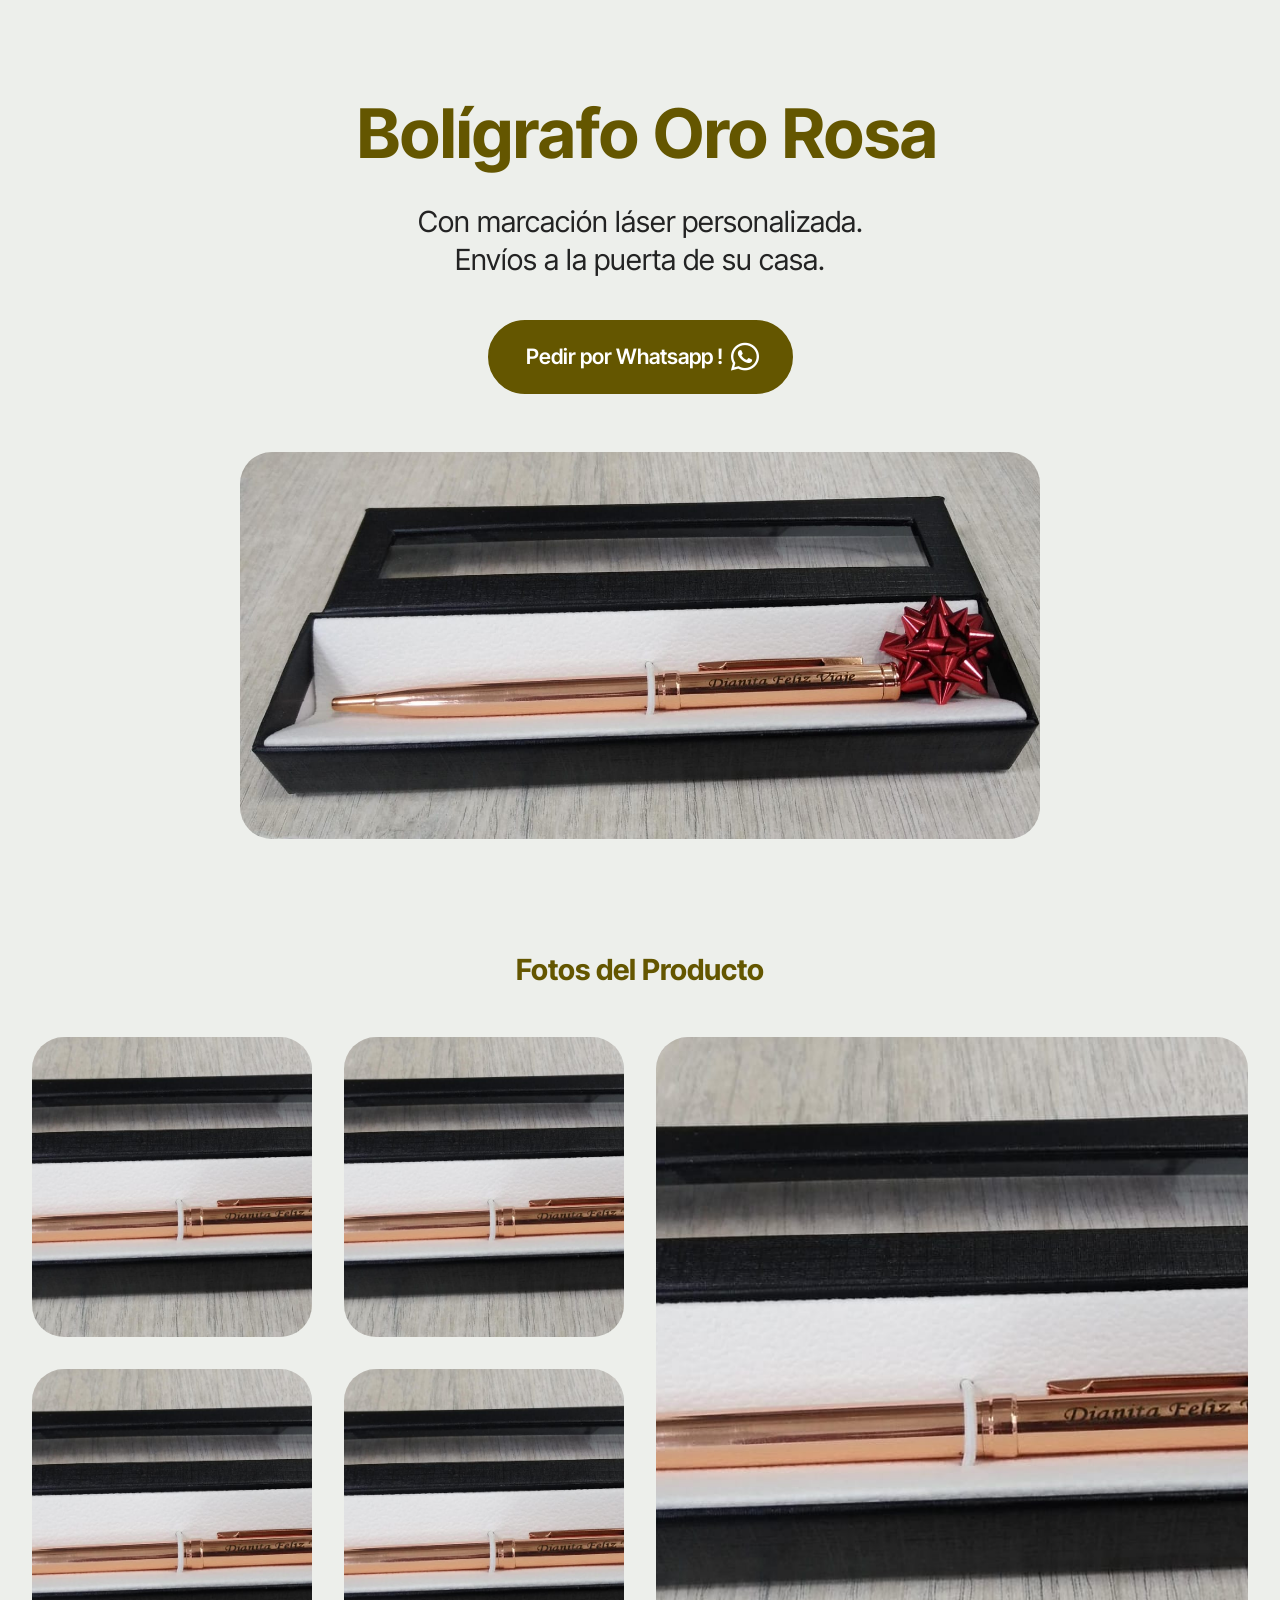
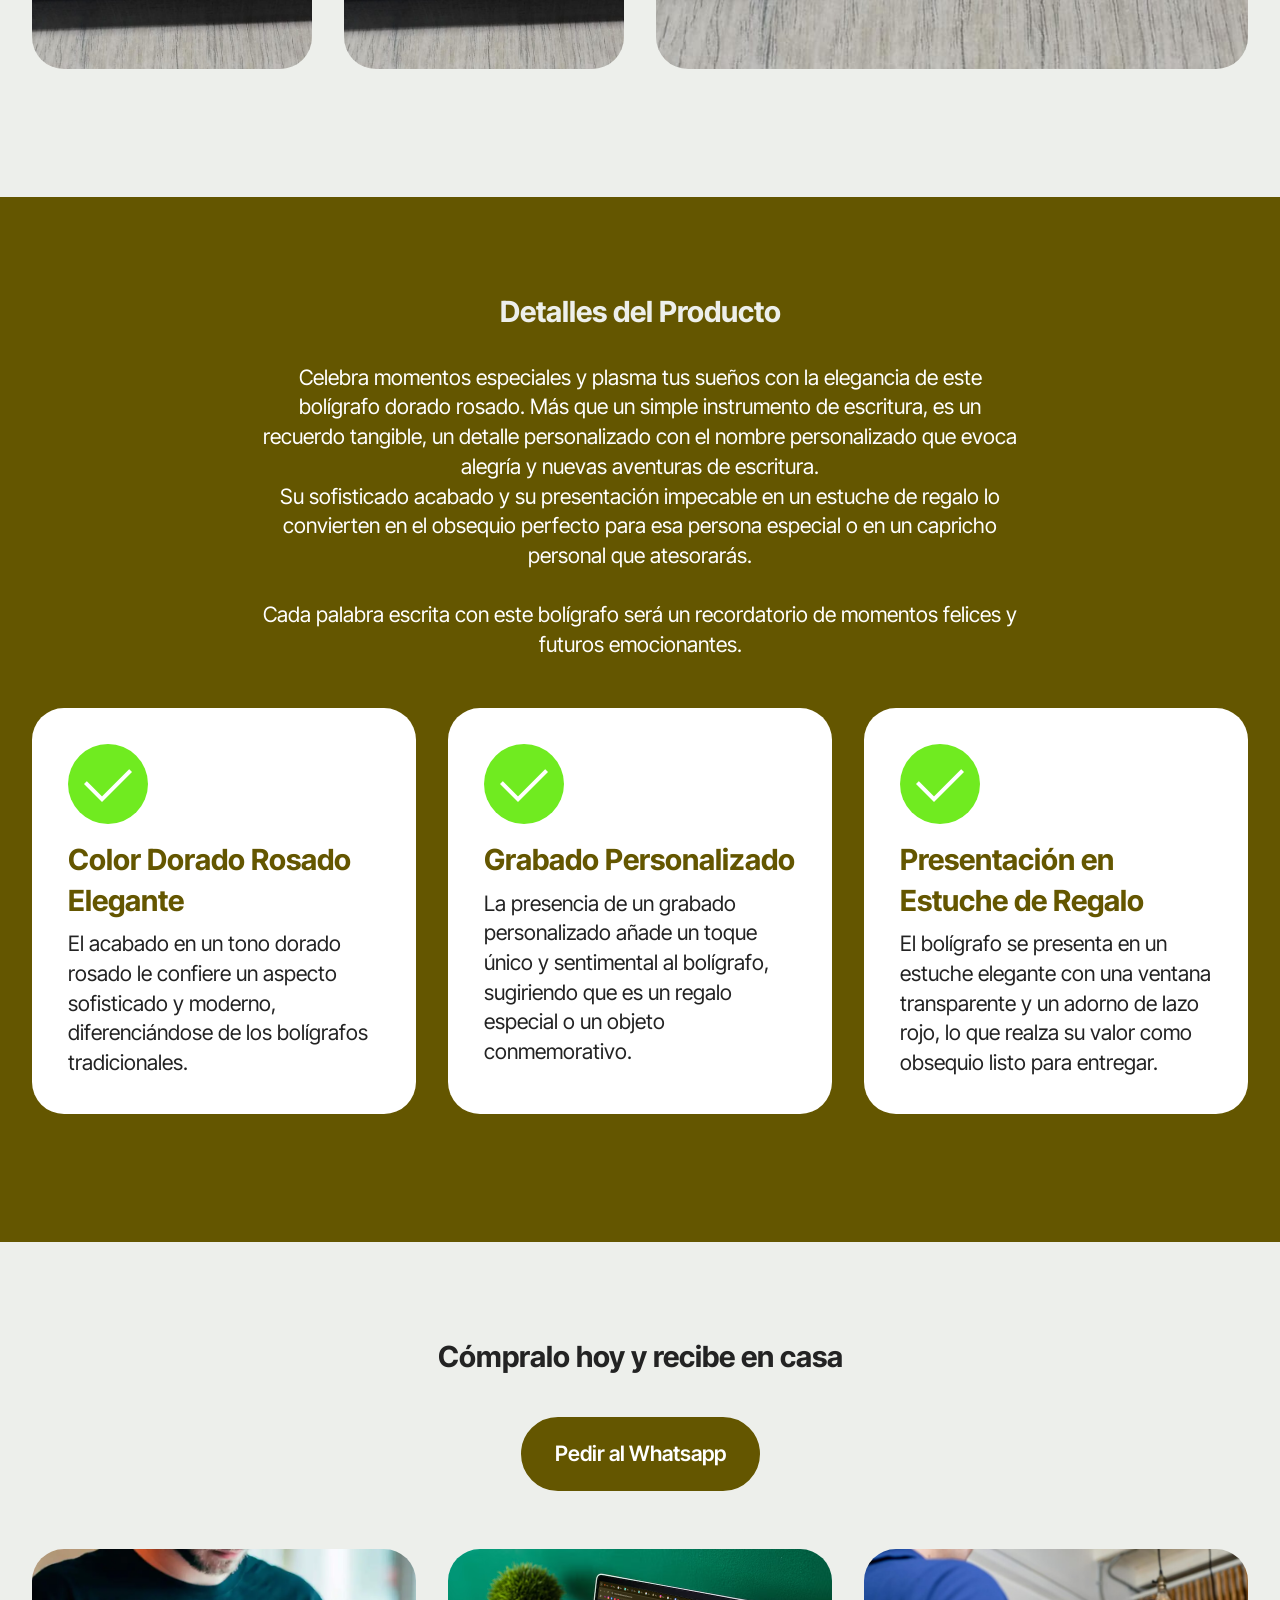
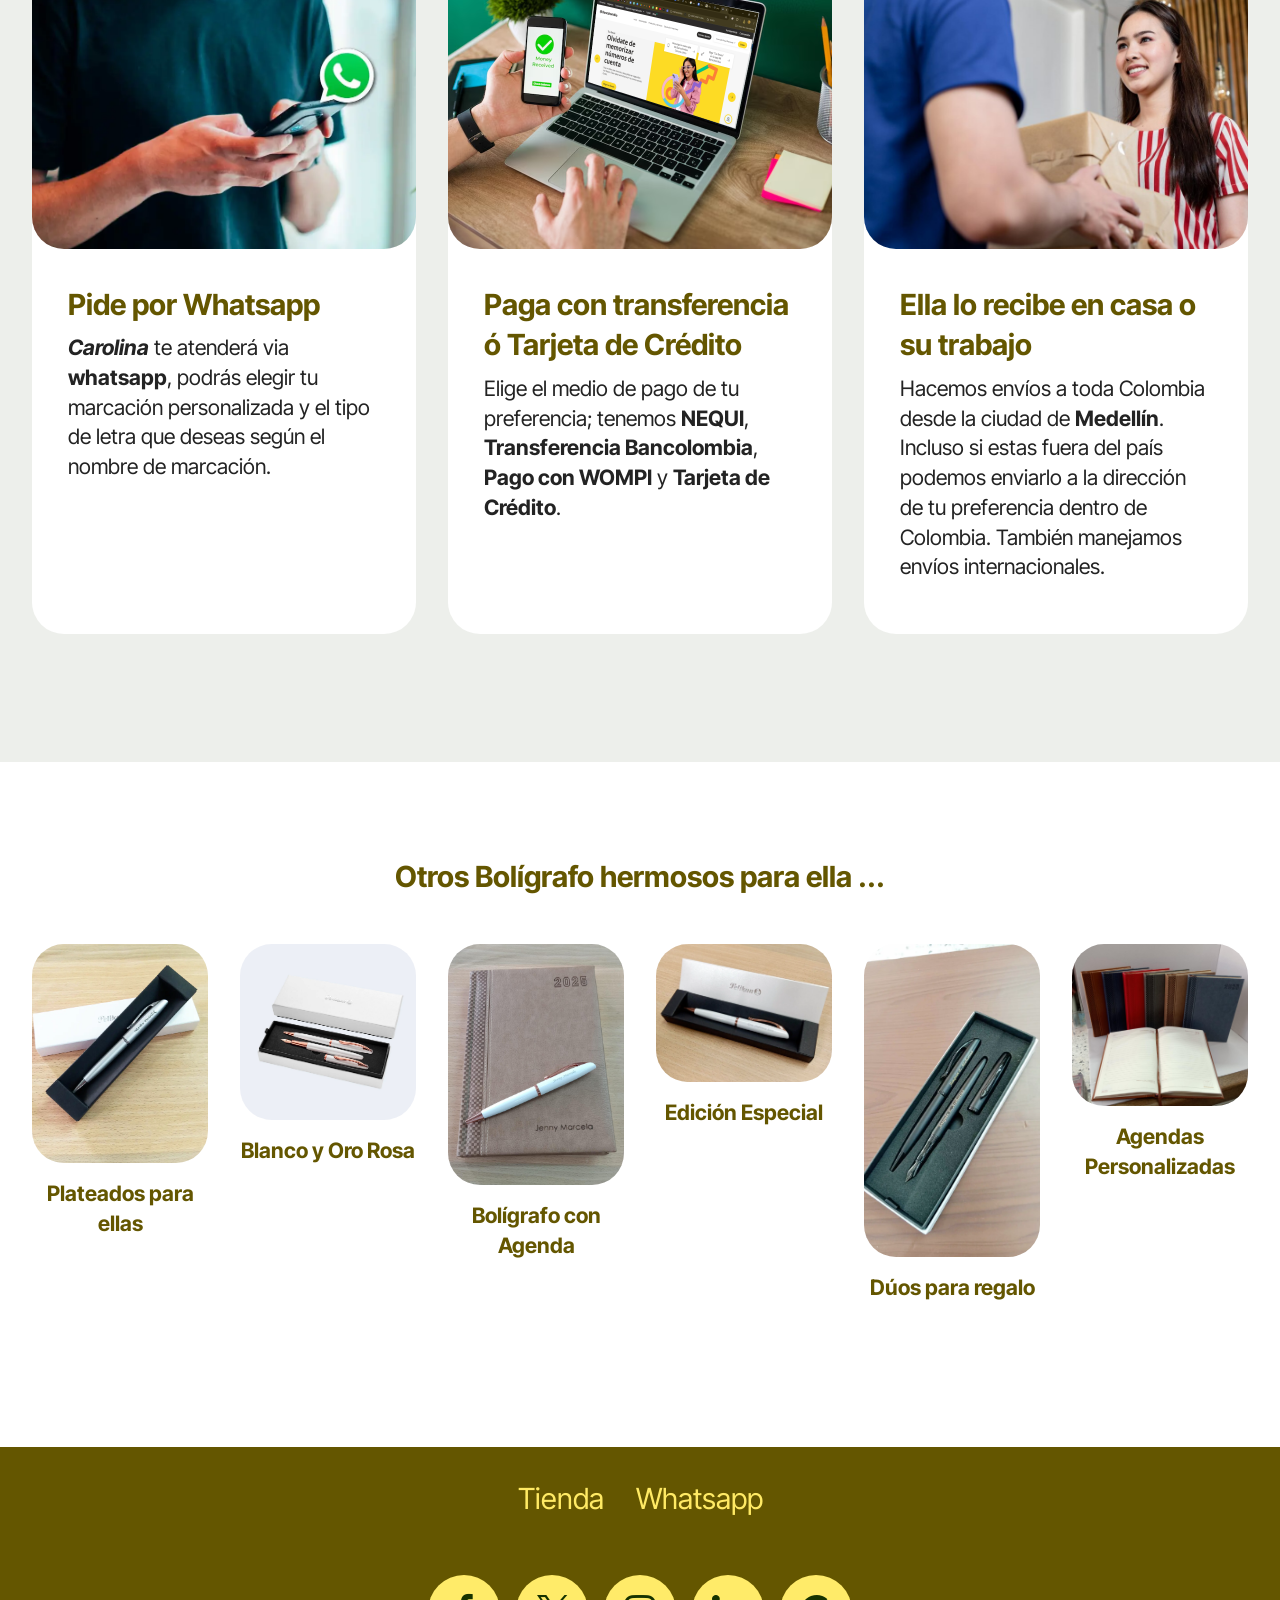
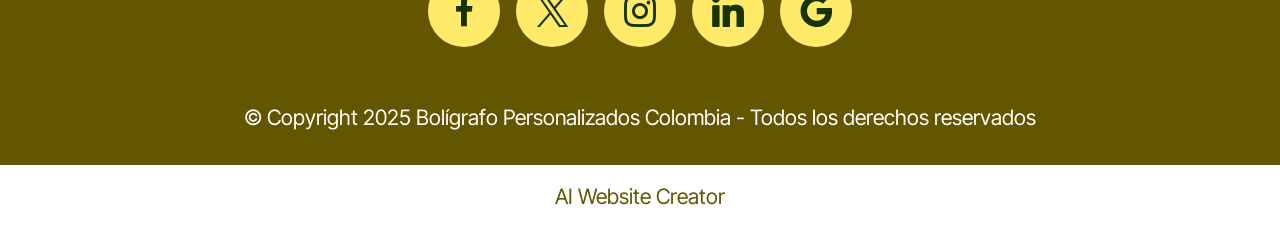
==== commit 3bce9953: "create github pages" ====
--- a/index.html
+++ b/index.html
@@ -23,7 +23,7 @@
   <link rel="stylesheet" href="assets/theme/css/style.css">
   <link rel="preload" href="https://fonts.googleapis.com/css?family=Inter+Tight:100,200,300,400,500,600,700,800,900,100i,200i,300i,400i,500i,600i,700i,800i,900i&display=swap" as="style" onload="this.onload=null;this.rel='stylesheet'">
   <noscript><link rel="stylesheet" href="https://fonts.googleapis.com/css?family=Inter+Tight:100,200,300,400,500,600,700,800,900,100i,200i,300i,400i,500i,600i,700i,800i,900i&display=swap"></noscript>
-  <link rel="preload" as="style" href="assets/mobirise/css/mbr-additional.css?v=lRQSGs"><link rel="stylesheet" href="assets/mobirise/css/mbr-additional.css?v=lRQSGs" type="text/css">
+  <link rel="preload" as="style" href="assets/mobirise/css/mbr-additional.css?v=8UkatU"><link rel="stylesheet" href="assets/mobirise/css/mbr-additional.css?v=8UkatU" type="text/css">
 
   
   
@@ -394,7 +394,7 @@
             </div>
         </div>
     </div>
-</section><section class="display-7" style="padding: 0;align-items: center;justify-content: center;flex-wrap: wrap;    align-content: center;display: flex;position: relative;height: 4rem;"><a href="https://mobiri.se/" style="flex: 1 1;height: 4rem;position: absolute;width: 100%;z-index: 1;"><img alt="" style="height: 4rem;" src="[data-uri]"></a><p style="margin: 0;text-align: center;" class="display-7">&#8204;</p><a style="z-index:1" href="https://mobirise.com/builder/no-code-website-builder.html">No Code Website Builder</a></section><script src="assets/bootstrap/js/bootstrap.bundle.min.js"></script>  <script src="assets/smoothscroll/smooth-scroll.js"></script>  <script src="assets/ytplayer/index.js"></script>  <script src="assets/theme/js/script.js"></script>  
+</section><section class="display-7" style="padding: 0;align-items: center;justify-content: center;flex-wrap: wrap;    align-content: center;display: flex;position: relative;height: 4rem;"><a href="https://mobiri.se/" style="flex: 1 1;height: 4rem;position: absolute;width: 100%;z-index: 1;"><img alt="" style="height: 4rem;" src="[data-uri]"></a><p style="margin: 0;text-align: center;" class="display-7">&#8204;</p><a style="z-index:1" href="https://mobirise.com/builder/ai-website-creator.html">AI Website Creator</a></section><script src="assets/bootstrap/js/bootstrap.bundle.min.js"></script>  <script src="assets/smoothscroll/smooth-scroll.js"></script>  <script src="assets/ytplayer/index.js"></script>  <script src="assets/theme/js/script.js"></script>  
   
   
 </body>
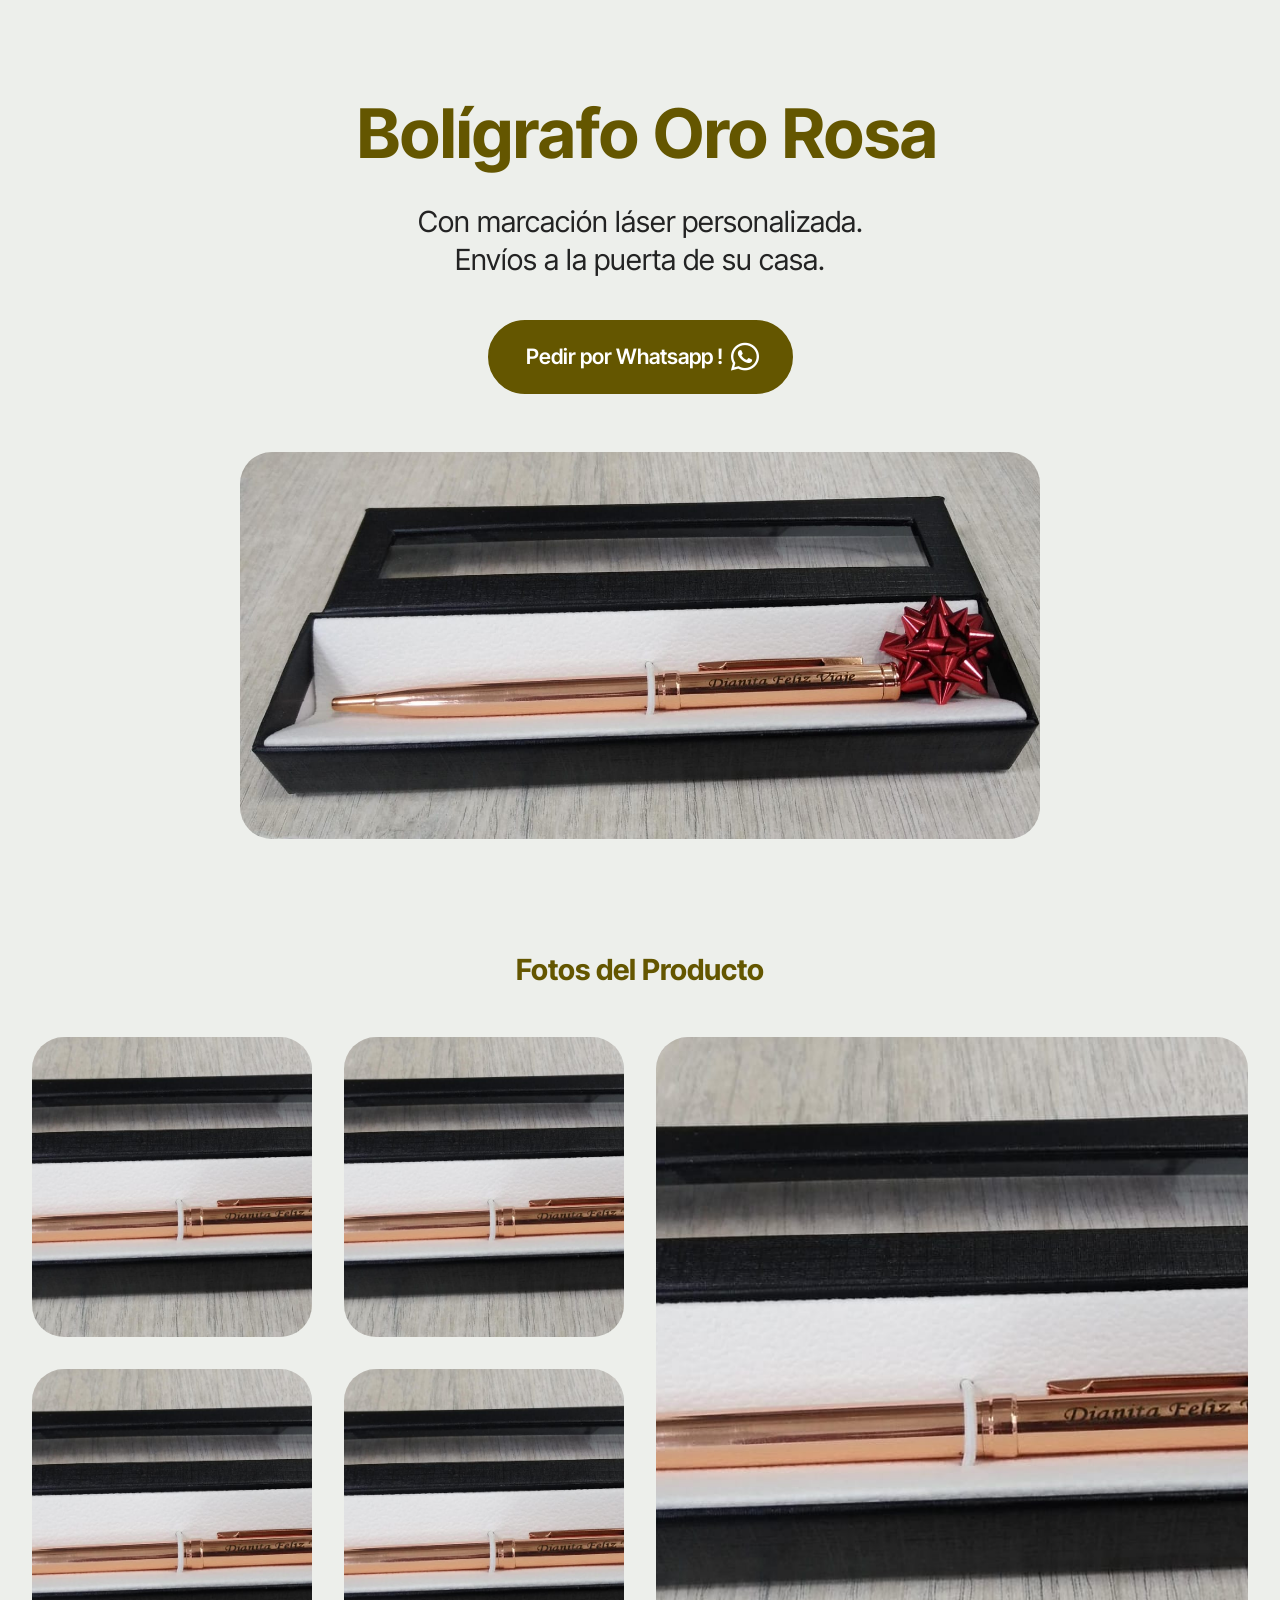
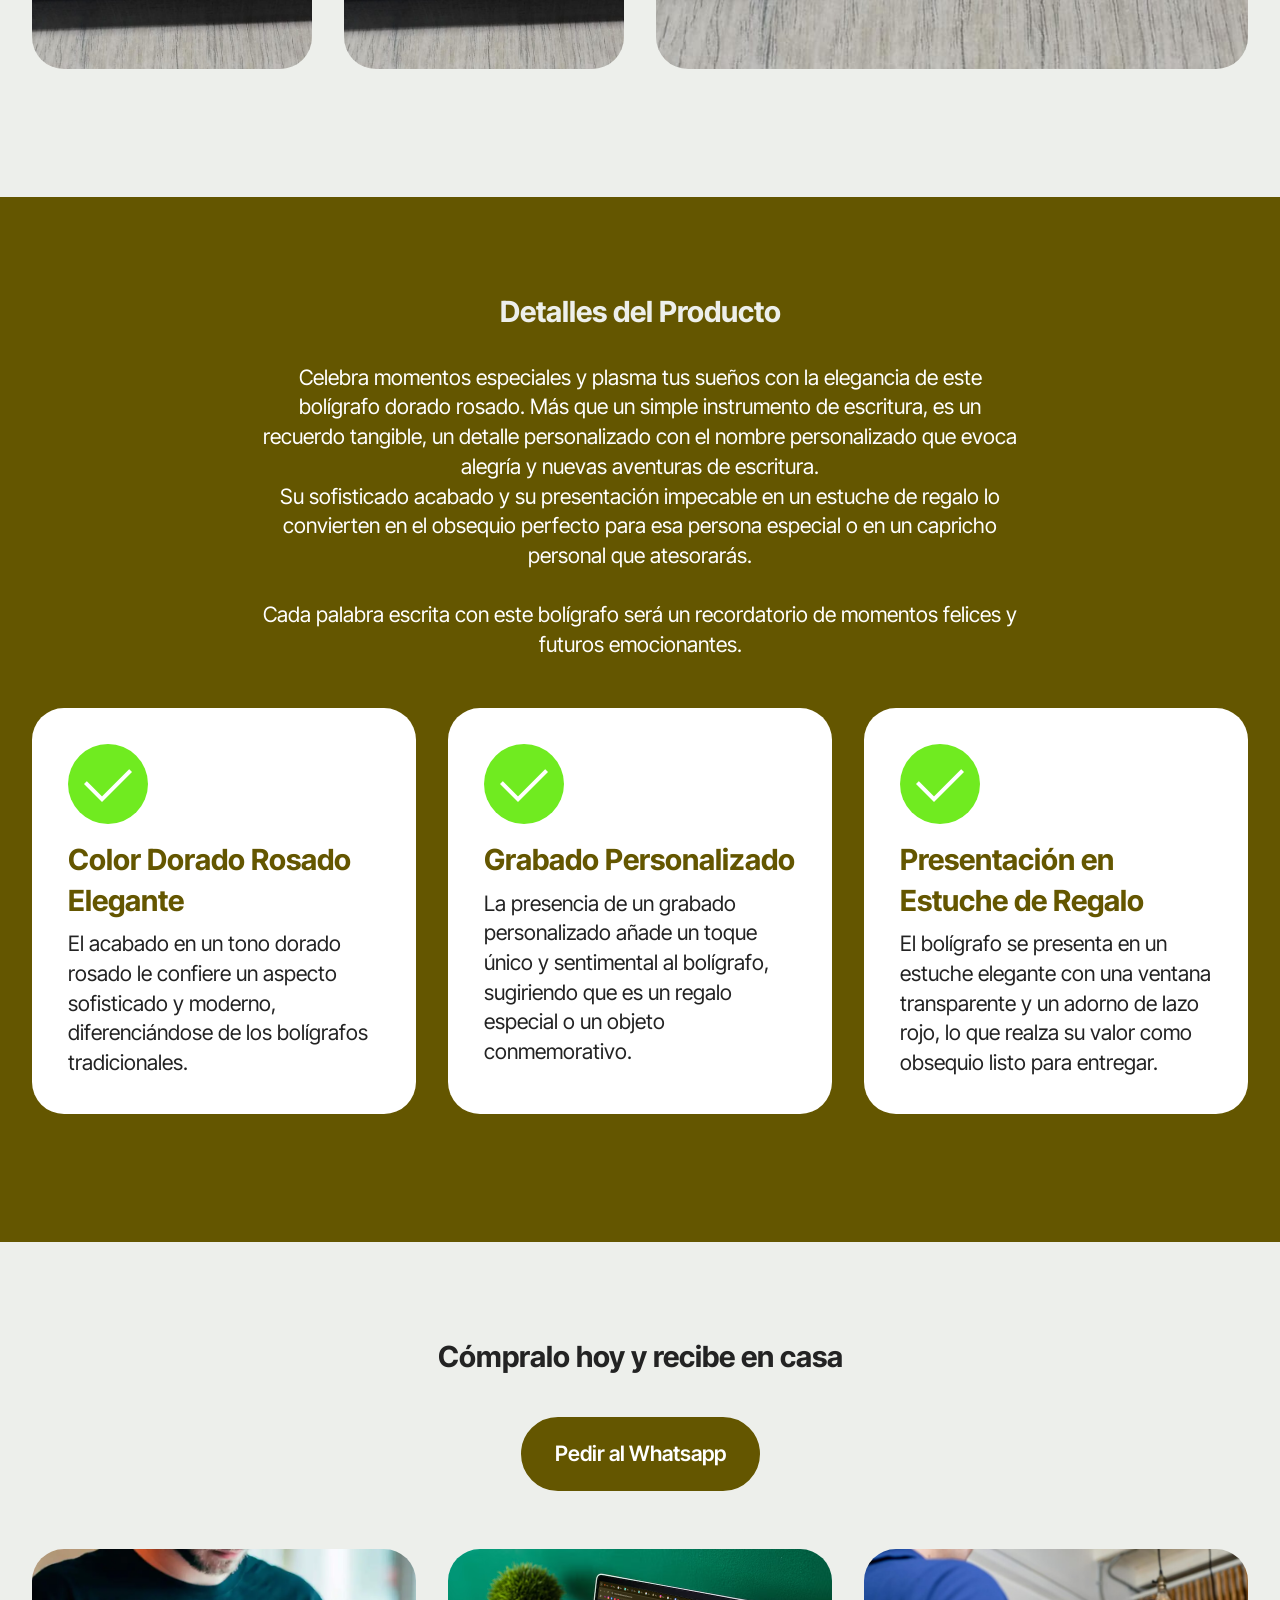
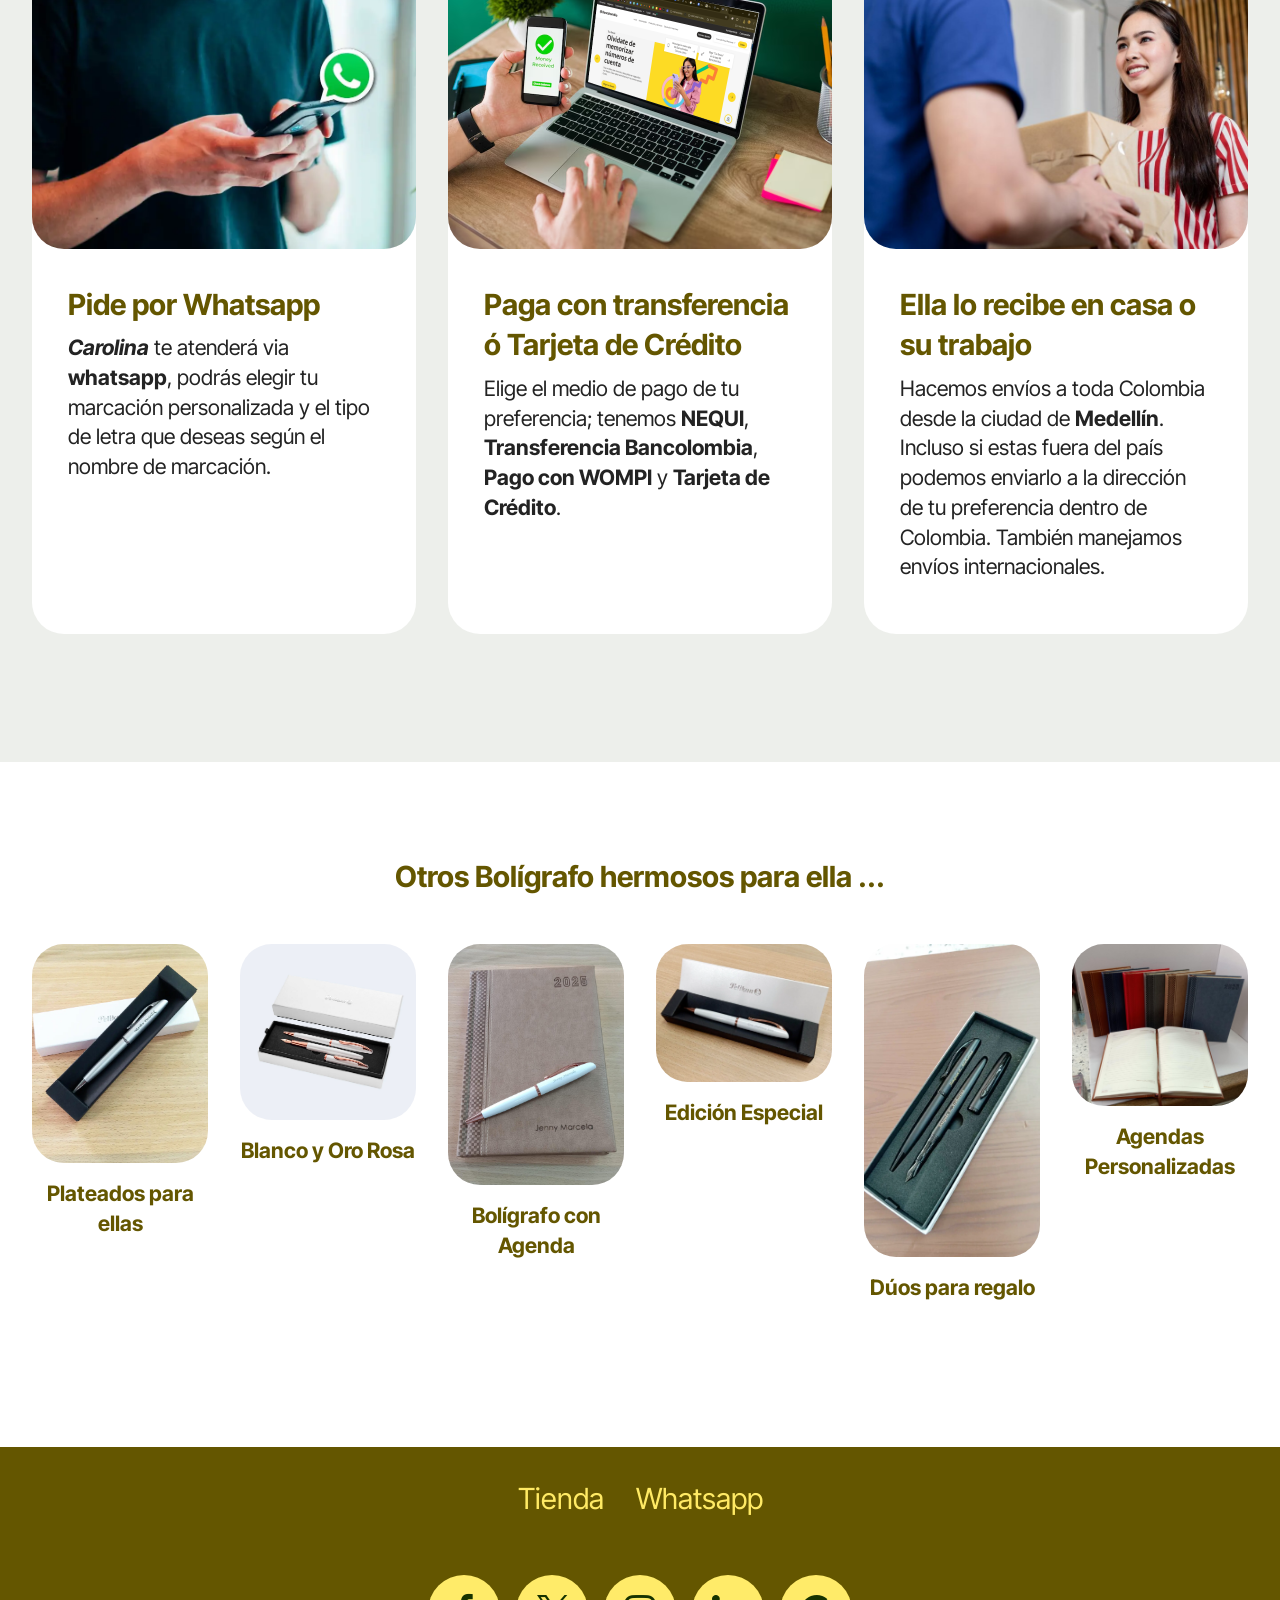
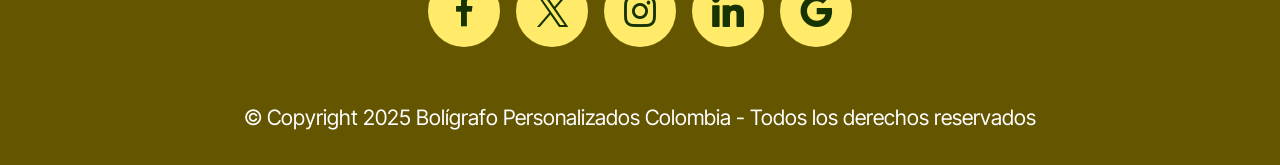
==== commit 7bff3d41: "Update index.html" ====
--- a/index.html
+++ b/index.html
@@ -394,8 +394,11 @@
             </div>
         </div>
     </div>
-</section><section class="display-7" style="padding: 0;align-items: center;justify-content: center;flex-wrap: wrap;    align-content: center;display: flex;position: relative;height: 4rem;"><a href="https://mobiri.se/" style="flex: 1 1;height: 4rem;position: absolute;width: 100%;z-index: 1;"><img alt="" style="height: 4rem;" src="[data-uri]"></a><p style="margin: 0;text-align: center;" class="display-7">&#8204;</p><a style="z-index:1" href="https://mobirise.com/builder/ai-website-creator.html">AI Website Creator</a></section><script src="assets/bootstrap/js/bootstrap.bundle.min.js"></script>  <script src="assets/smoothscroll/smooth-scroll.js"></script>  <script src="assets/ytplayer/index.js"></script>  <script src="assets/theme/js/script.js"></script>  
+</section>
+	
+	<script src="assets/bootstrap/js/bootstrap.bundle.min.js"></script>  <script src="assets/smoothscroll/smooth-scroll.js"></script>  <script src="assets/ytplayer/index.js"></script>  
+	<script src="assets/theme/js/script.js"></script>  
   
   
 </body>
-</html>+</html>
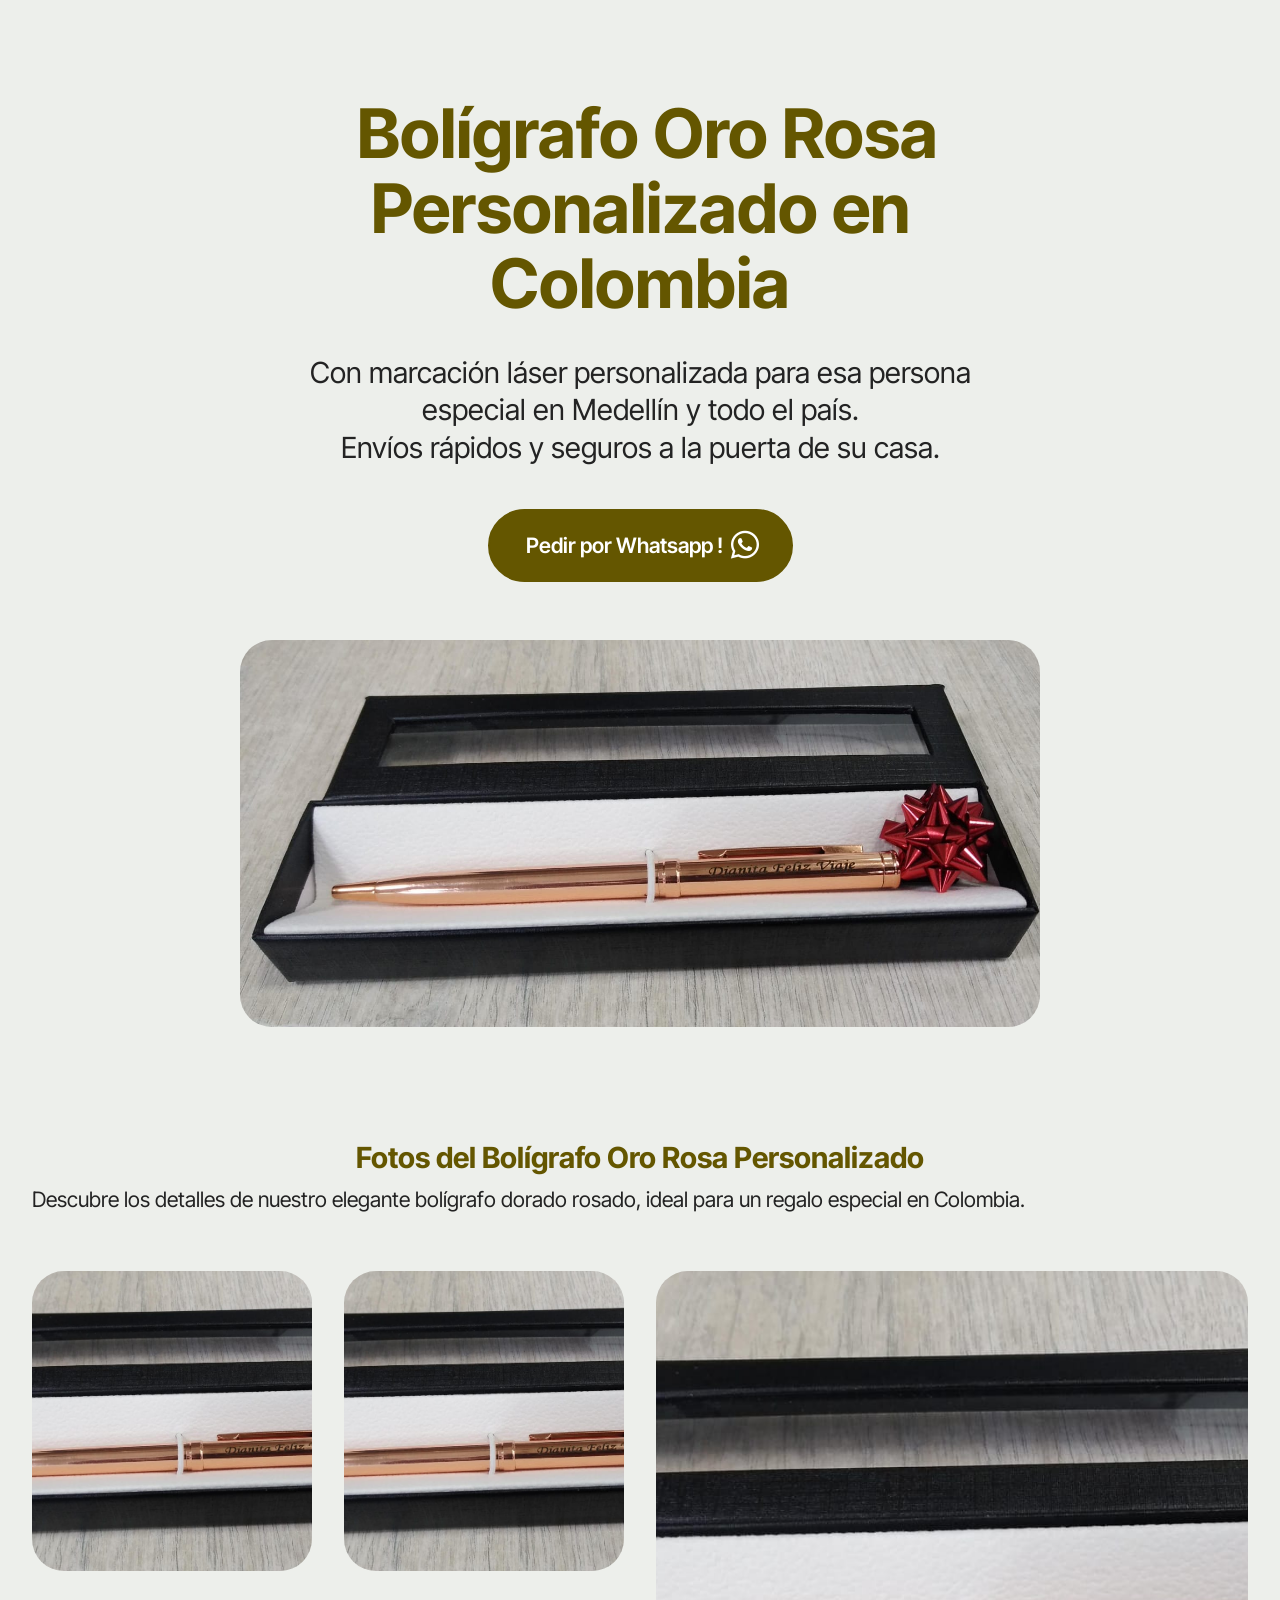
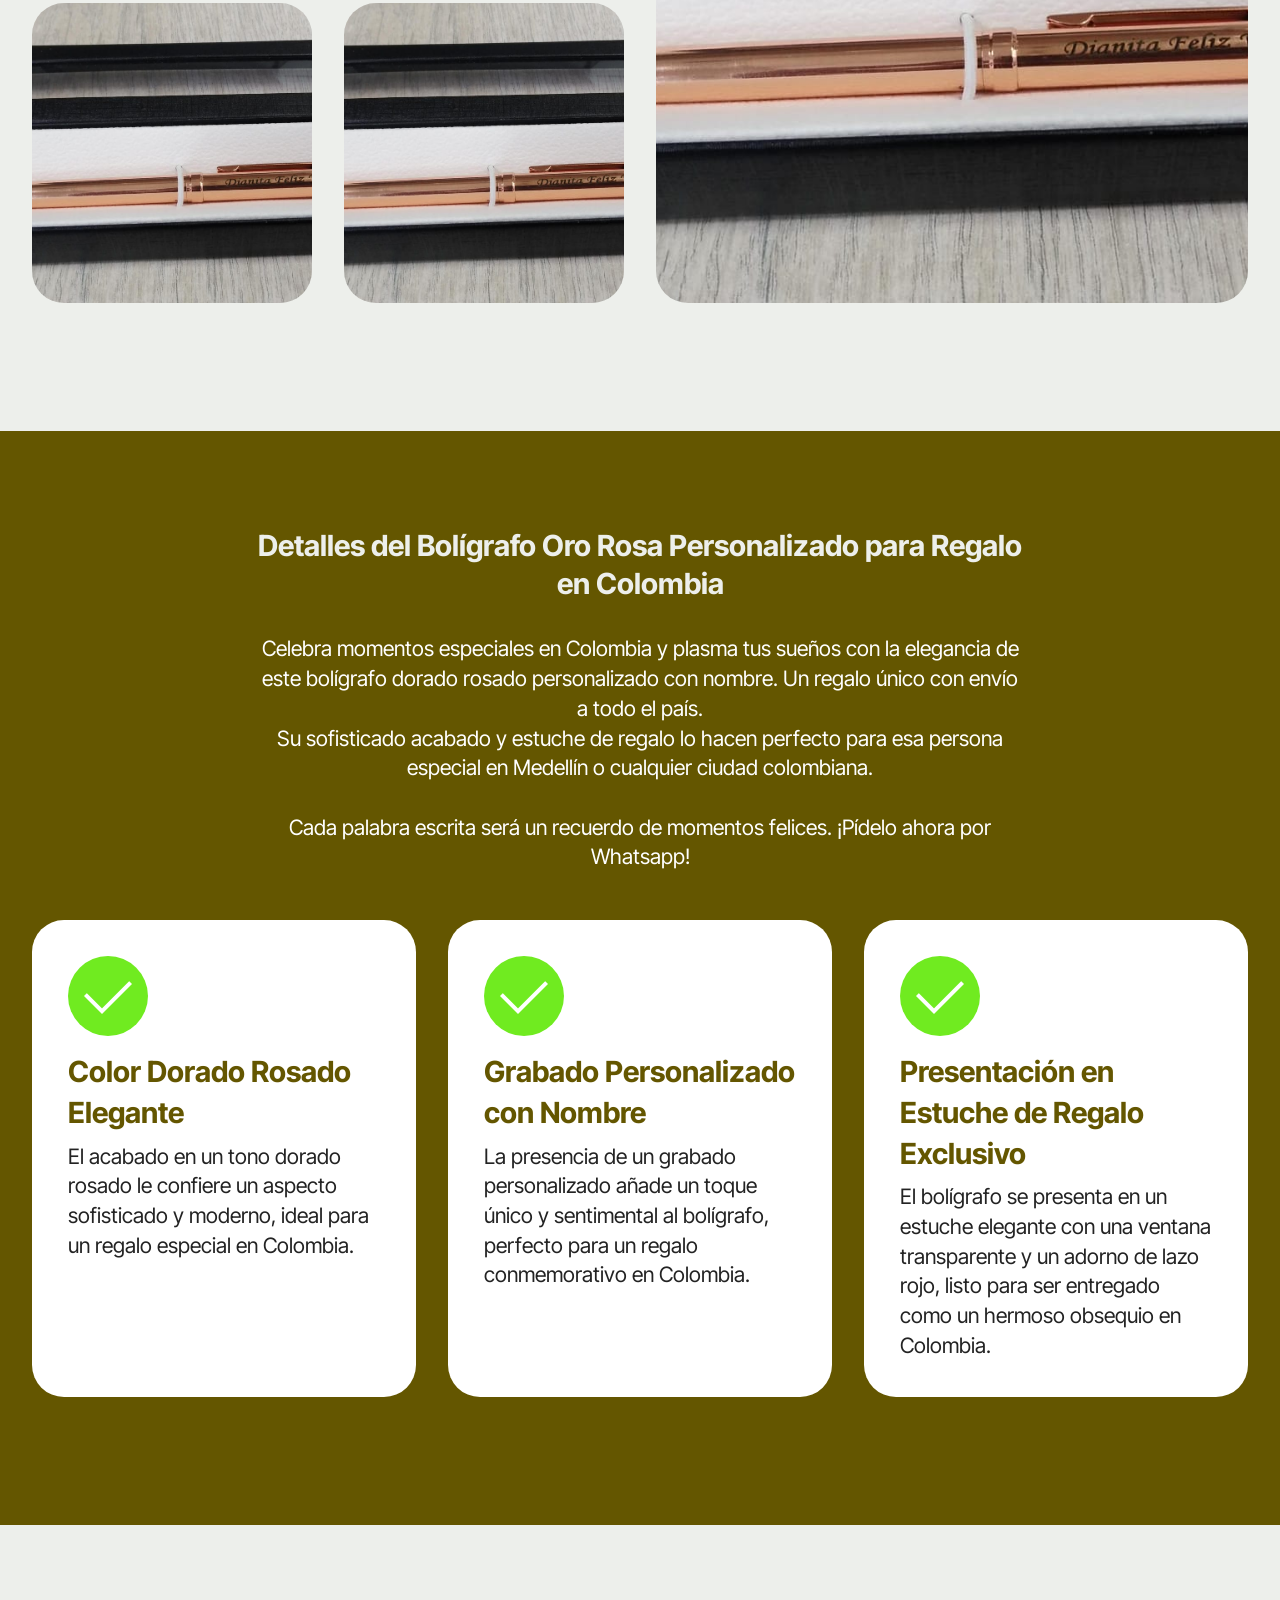
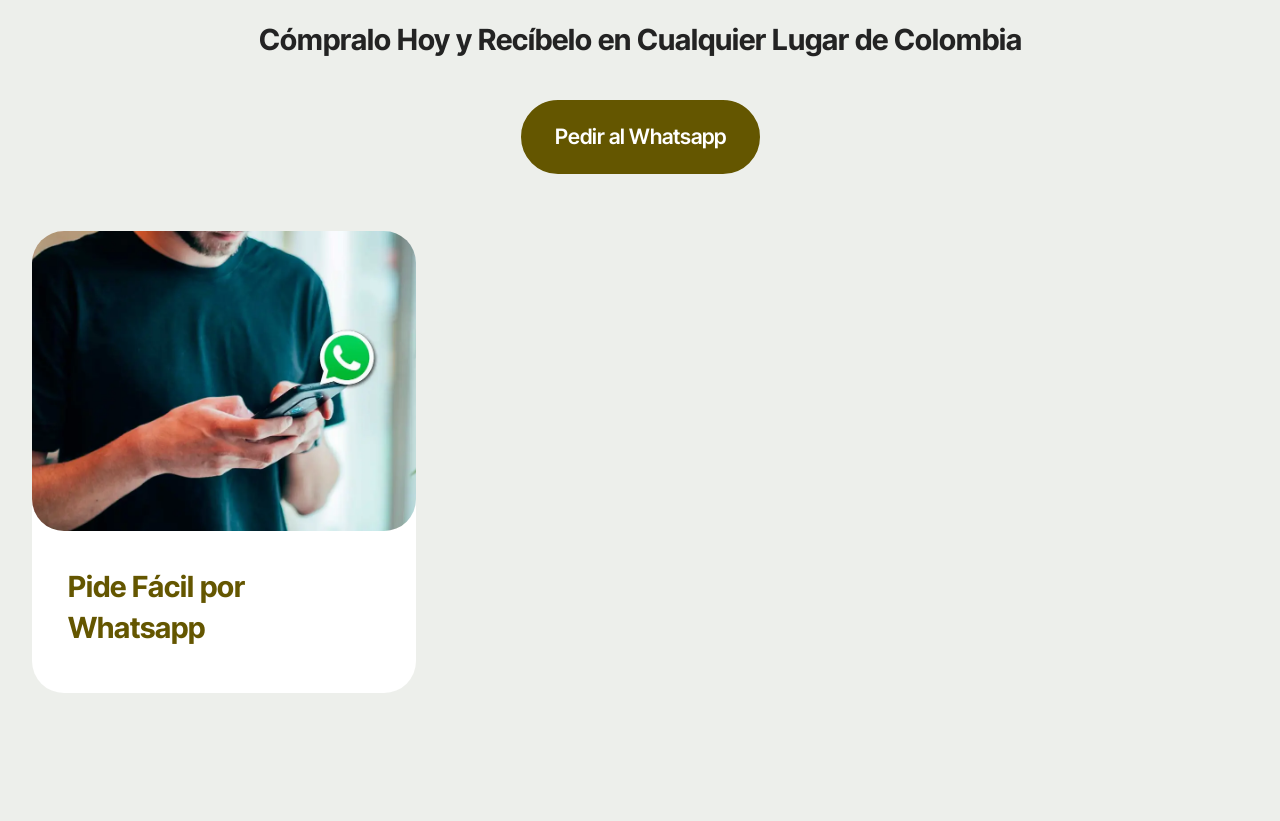
==== commit 20442397: "Update index.html" ====
--- a/index.html
+++ b/index.html
@@ -1,404 +1,191 @@
 <!DOCTYPE html>
-<html  >
-<head>
-  <!-- Site made with Mobirise Website Builder v6.0.1, https://mobirise.com -->
-  <meta charset="UTF-8">
-  <meta http-equiv="X-UA-Compatible" content="IE=edge">
-  <meta name="generator" content="Mobirise v6.0.1, mobirise.com">
-  <meta name="twitter:card" content="summary_large_image"/>
-  <meta name="twitter:image:src" content="assets/images/index-meta.jpg">
-  <meta property="og:image" content="assets/images/index-meta.jpg">
-  <meta name="twitter:title" content="Bolígrafo Oro Rosa para Regalo | Colombia">
-  <meta name="viewport" content="width=device-width, initial-scale=1, minimum-scale=1">
-  <link rel="shortcut icon" href="assets/images/logo-boligrafor-personalizados.png" type="image/x-icon">
-  <meta name="description" content="Excelente regalo para damas -  Bolígrafo personalizados Oro Rosa en Medellín. Pedidos al Whatsapp: 3026999953">
-  
-  
-  <title>Bolígrafo Oro Rosa para Regalo | Colombia</title>
-  <link rel="stylesheet" href="assets/web/assets/mobirise-icons2/mobirise2.css">
-  <link rel="stylesheet" href="assets/bootstrap/css/bootstrap.min.css">
-  <link rel="stylesheet" href="assets/bootstrap/css/bootstrap-grid.min.css">
-  <link rel="stylesheet" href="assets/bootstrap/css/bootstrap-reboot.min.css">
-  <link rel="stylesheet" href="assets/socicon/css/styles.css">
-  <link rel="stylesheet" href="assets/theme/css/style.css">
-  <link rel="preload" href="https://fonts.googleapis.com/css?family=Inter+Tight:100,200,300,400,500,600,700,800,900,100i,200i,300i,400i,500i,600i,700i,800i,900i&display=swap" as="style" onload="this.onload=null;this.rel='stylesheet'">
-  <noscript><link rel="stylesheet" href="https://fonts.googleapis.com/css?family=Inter+Tight:100,200,300,400,500,600,700,800,900,100i,200i,300i,400i,500i,600i,700i,800i,900i&display=swap"></noscript>
-  <link rel="preload" as="style" href="assets/mobirise/css/mbr-additional.css?v=8UkatU"><link rel="stylesheet" href="assets/mobirise/css/mbr-additional.css?v=8UkatU" type="text/css">
+<html lang="es"> <head>
+    <meta charset="UTF-8">
+    <meta http-equiv="X-UA-Compatible" content="IE=edge">
+    <meta name="generator" content="Mobirise v6.0.1, mobirise.com">
+    <meta name="twitter:card" content="summary_large_image"/>
+    <meta name="twitter:image:src" content="assets/images/index-meta.jpg">
+    <meta property="og:image" content="assets/images/index-meta.jpg">
+    <meta name="twitter:title" content="Bolígrafo Oro Rosa Regalo Medellín | Personalizado Colombia"> <meta name="viewport" content="width=device-width, initial-scale=1, minimum-scale=1">
+    <link rel="shortcut icon" href="assets/images/logo-boligrafor-personalizados.png" type="image/x-icon">
+    <meta name="description" content="El regalo perfecto para damas en Colombia: Bolígrafo Oro Rosa personalizado en Medellín. Grabado con nombre. ¡Pide fácil por Whatsapp: 3026999953!"> <title>Bolígrafo Oro Rosa Regalo Medellín | Personalizado Colombia</title> <link rel="canonical" href="https://tu-dominio.com/boligrafo-oro-rosa-colombia"> <link rel="stylesheet" href="assets/web/assets/mobirise-icons2/mobirise2.css">
+    <link rel="stylesheet" href="assets/bootstrap/css/bootstrap.min.css">
+    <link rel="stylesheet" href="assets/bootstrap/css/bootstrap-grid.min.css">
+    <link rel="stylesheet" href="assets/bootstrap/css/bootstrap-reboot.min.css">
+    <link rel="stylesheet" href="assets/socicon/css/styles.css">
+    <link rel="stylesheet" href="assets/theme/css/style.css">
+    <link rel="preload" href="https://fonts.googleapis.com/css?family=Inter+Tight:100,200,300,400,500,600,700,800,900,100i,200i,300i,400i,500i,600i,700i,800i,900i&display=swap" as="style" onload="this.onload=null;this.rel='stylesheet'">
+    <noscript><link rel="stylesheet" href="https://fonts.googleapis.com/css?family=Inter+Tight:100,200,300,400,500,600,700,800,900,100i,200i,300i,400i,500i,600i,700i,800i,900i&display=swap"></noscript>
+    <link rel="preload" as="style" href="assets/mobirise/css/mbr-additional.css?v=8UkatU"><link rel="stylesheet" href="assets/mobirise/css/mbr-additional.css?v=8UkatU" type="text/css">
 
-  
-  
-  
+    <script type="application/ld+json">
+    {
+      "@context": "https://schema.org",
+      "@type": "Product",
+      "name": "Bolígrafo Oro Rosa Personalizado para Regalo",
+      "image": "https://ororosa.depplin.net/assets/images/boligrafo-oro-rosa-para-regalo.jpg",
+      "description": "Excelente regalo para damas - Bolígrafo personalizados Oro Rosa en Medellín. Grabado con nombre. ¡Pide fácil por Whatsapp: 3026999953!",
+      "brand": {
+        "@type": "Brand",
+        "name": "Bolígrafo Personalizados (con marca láser)"
+      },
+      "offers": {
+        "@type": "Offer",
+        "url": "https://tu-dominio.com/boligrafo-oro-rosa-colombia",
+        "priceCurrency": "COP", "availability": "https://schema.org/InStock", "price": "95000" }
+    }
+    </script>
+
 </head>
 <body>
-  
-  <section data-bs-version="5.1" class="header13 cid-uIUjk6ekbo" id="header13-0">
-  
 
-  
-  
+    <section data-bs-version="5.1" class="header13 cid-uIUjk6ekbo" id="header13-0">
 
-  <div class="align-center container">
-    <div class="row justify-content-center">
-      <div class="col-md-12 mb-5 content-head">
-        <h1 class="mbr-section-title mbr-fonts-style display-1">
-          <strong>&nbsp;Bolígrafo Oro Rosa</strong></h1>
-        <p class="mbr-text mbr-fonts-style mt-4 display-2">
-          Con marcación láser personalizada.<br>Envíos a la puerta de su casa.</p>
-        <div class="mbr-section-btn mt-4"><a class="btn btn-primary display-7" href="https://api.whatsapp.com/send?phone=573026999953&text=Hola%20Carolina,%20quiero%20regalarle%20un%20bol%C3%ADgrafo%20Oro%20Rosa%20marcado%20con%20su%20nombre%20a%20mi%20chica%20Especial..."><span class="socicon socicon-whatsapp mbr-iconfont mbr-iconfont-btn"></span>&nbsp;Pedir por Whatsapp !</a></div>
-      </div>
-    </div>
 
-    <div class="row justify-content-center">
-      <div class="col-12 col-md-8">
-        <img src="assets/images/boligrafo-oro-rosa-para-regalo.jpg" alt="Boligrafo Oro Rosa para Regalo Especial" title="">
-      </div>
-    </div>
-  </div>
-</section>
+        <div class="align-center container">
+            <div class="row justify-content-center">
+                <div class="col-md-12 mb-5 content-head">
+                    <h1 class="mbr-section-title mbr-fonts-style display-1">
+                        <strong>&nbsp;Bolígrafo Oro Rosa Personalizado en Colombia</strong></h1> <p class="mbr-text mbr-fonts-style mt-4 display-2">
+                        Con marcación láser personalizada para esa persona especial en Medellín y todo el país.<br>Envíos rápidos y seguros a la puerta de su casa.</p> <div class="mbr-section-btn mt-4"><a class="btn btn-primary display-7" href="https://api.whatsapp.com/send?phone=573026999953&text=Hola%20Carolina,%20quiero%20regalarle%20un%20bol%C3%ADgrafo%20Oro%20Rosa%20marcado%20con%20su%20nombre%20a%20mi%20chica%20Especial..."><span class="socicon socicon-whatsapp mbr-iconfont mbr-iconfont-btn"></span>&nbsp;Pedir por Whatsapp !</a></div>
+                </div>
+            </div>
 
-<section data-bs-version="5.1" class="gallery05 cid-uIUHIdzCbS" id="gallery05-a">
-    
-
-    
-    
-    <div class="container">
-        <div class="row justify-content-center">
-            <div class="col-md-12 content-head mb-5">
-                <h1 class="mbr-section-title mbr-fonts-style mb-0 display-2">
-                    <strong>Fotos del Producto</strong></h1>
-                
+            <div class="row justify-content-center">
+                <div class="col-12 col-md-8">
+                    <img src="assets/images/boligrafo-oro-rosa-para-regalo.jpg" alt="Bolígrafo Oro Rosa Personalizado para Regalo en Medellín" title="Bolígrafo Oro Rosa Personalizado para Regalo en Medellín"> </div>
             </div>
         </div>
-        <div class="row justify-content-center  blockContent">
-            <div class="col-12 col-lg-6">
-                <div class="row">
-                    <div class="col-xs-12 col-sm-12 col-md-6 col-lg-6 active">
-                        <div class="item-wrapper">
-                            <div class="item-img">
-                                <img src="assets/images/boligrafo-oro-rosa-para-regalo.jpg" alt="Mobirise Website Builder" title="" data-slide-to="0" data-bs-slide-to="0" class="smallImage">
-                            </div>
+    </section>
 
-                        </div>
-                    </div>
-                    <div class="col-md-6 col-xs-12 col-sm-12 col-lg-6">
-                        <div class="item-wrapper">
-                            <div class="item-img">
-                                <img src="assets/images/boligrafo-oro-rosa-para-regalo.jpg" alt="Mobirise Website Builder" title="" data-slide-to="1" data-bs-slide-to="1" class="smallImage">
-                            </div>
+    <section data-bs-version="5.1" class="gallery05 cid-uIUHIdzCbS" id="gallery05-a">
 
-                        </div>
-                    </div>
-                    <div class="col-xs-12 col-sm-12 col-md-6 col-lg-6">
-                        <div class="item-wrapper">
-                            <div class="item-img">
-                                <img src="assets/images/boligrafo-oro-rosa-para-regalo.jpg" alt="Mobirise Website Builder" title="" data-slide-to="2" data-bs-slide-to="2" class="smallImage">
+
+        <div class="container">
+            <div class="row justify-content-center">
+                <div class="col-md-12 content-head mb-5">
+                    <h2 class="mbr-section-title mbr-fonts-style mb-0 display-2"> <strong>Fotos del Bolígrafo Oro Rosa Personalizado</strong></h2>
+                    <h3 class="mbr-section-subtitle mbr-fonts-style mt-2 display-4">Descubre los detalles de nuestro elegante bolígrafo dorado rosado, ideal para un regalo especial en Colombia.</h3> </div>
+            </div>
+            <div class="row justify-content-center  blockContent">
+                <div class="col-12 col-lg-6">
+                    <div class="row">
+                        <div class="col-xs-12 col-sm-12 col-md-6 col-lg-6 active">
+                            <div class="item-wrapper">
+                                <div class="item-img">
+                                    <img src="assets/images/boligrafo-oro-rosa-para-regalo.jpg" alt="Detalle del Bolígrafo Oro Rosa Personalizado" title="Detalle del Bolígrafo Oro Rosa Personalizado" data-slide-to="0" data-bs-slide-to="0" class="smallImage"> </div>
+
                             </div>
                         </div>
-                    </div>
-                    <div class="col-xs-12 col-sm-12 col-md-6 col-lg-6">
-                        <div class="item-wrapper">
-                            <div class="item-img">
-                                <img src="assets/images/boligrafo-oro-rosa-para-regalo.jpg" alt="Mobirise Website Builder" title="" data-slide-to="3" data-bs-slide-to="3" class="smallImage">
+                        <div class="col-md-6 col-xs-12 col-sm-12 col-lg-6">
+                            <div class="item-wrapper">
+                                <div class="item-img">
+                                    <img src="assets/images/boligrafo-oro-rosa-para-regalo.jpg" alt="Bolígrafo Oro Rosa para Regalo con Grabado Láser" title="Bolígrafo Oro Rosa para Regalo con Grabado Láser" data-slide-to="1" data-bs-slide-to="1" class="smallImage"> </div>
+
+                            </div>
+                        </div>
+                        <div class="col-xs-12 col-sm-12 col-md-6 col-lg-6">
+                            <div class="item-wrapper">
+                                <div class="item-img">
+                                    <img src="assets/images/boligrafo-oro-rosa-para-regalo.jpg" alt="Presentación en Estuche de Regalo del Bolígrafo Oro Rosa" title="Presentación en Estuche de Regalo del Bolígrafo Oro Rosa" data-slide-to="2" data-bs-slide-to="2" class="smallImage"> </div>
+                            </div>
+                        </div>
+                        <div class="col-xs-12 col-sm-12 col-md-6 col-lg-6">
+                            <div class="item-wrapper">
+                                <div class="item-img">
+                                    <img src="assets/images/boligrafo-oro-rosa-para-regalo.jpg" alt="Bolígrafo Oro Rosa Personalizado - Envío a Colombia" title="Bolígrafo Oro Rosa Personalizado - Envío a Colombia" data-slide-to="3" data-bs-slide-to="3" class="smallImage"> </div>
                             </div>
                         </div>
                     </div>
                 </div>
-            </div>
-            <div class="col-12 col-lg-6">
-                <div class="item-wrapper">
-                    <div class="item-img ">
-                        <img class="w-100 largeImage" src="assets/images/boligrafo-oro-rosa-para-regalo.jpg" alt="Bolígrafo oro Rosa para regalo de Novias" data-slide-to="3" data-bs-slide-to="3">
+                <div class="col-12 col-lg-6">
+                    <div class="item-wrapper">
+                        <div class="item-img ">
+                            <img class="w-100 largeImage" src="assets/images/boligrafo-oro-rosa-para-regalo.jpg" alt="Bolígrafo oro Rosa personalizado para regalo de Novias en Colombia" data-slide-to="3" data-bs-slide-to="3"> </div>
+
                     </div>
-
                 </div>
             </div>
         </div>
-    </div>
-</section>
+    </section>
 
-<section data-bs-version="5.1" class="features5 cid-uIUjuI2SsK" id="features05-2">
-  
+    <section data-bs-version="5.1" class="features5 cid-uIUjuI2SsK" id="features05-2">
 
-  
-  
-  <div class="container">
-    <div class="row mb-5 justify-content-center">
-      <div class="col-12 content-head">
-        <h3 class="mbr-section-title mbr-fonts-style align-center mb-0 display-2">
-          <strong>Detalles del Producto</strong></h3>
-        <h5 class="mbr-section-subtitle mbr-fonts-style align-center mb-0 mt-4 display-4">Celebra momentos especiales y plasma tus sueños con la elegancia de este bolígrafo dorado rosado. Más que un simple instrumento de escritura, es un recuerdo tangible, un detalle personalizado con el nombre personalizado que evoca alegría y nuevas aventuras de escritura. <br>Su sofisticado acabado y su presentación impecable en un estuche de regalo lo convierten en el obsequio perfecto para esa persona especial o en un capricho personal que atesorarás. <br><br>Cada palabra escrita con este bolígrafo será un recordatorio de momentos felices y futuros emocionantes.</h5>
-      </div>
-    </div>
-    <div class="row">
-      <div class="item features-without-image col-12 col-md-6 col-lg-4 item-mb">
-        <div class="item-wrapper">
-          <div class="card-box align-left">
-            <div class="iconfont-wrapper">
-              <span class="mbr-iconfont mobi-mbri-success mobi-mbri"></span>
+
+        <div class="container">
+            <div class="row mb-5 justify-content-center">
+                <div class="col-12 content-head">
+                    <h2 class="mbr-section-title mbr-fonts-style align-center mb-0 display-2"> <strong>Detalles del Bolígrafo Oro Rosa Personalizado para Regalo en Colombia</strong></h2>
+                    <h3 class="mbr-section-subtitle mbr-fonts-style align-center mb-0 mt-4 display-4">Celebra momentos especiales en Colombia y plasma tus sueños con la elegancia de este bolígrafo dorado rosado personalizado con nombre. Un regalo único con envío a todo el país. <br>Su sofisticado acabado y estuche de regalo lo hacen perfecto para esa persona especial en Medellín o cualquier ciudad colombiana.<br><br>Cada palabra escrita será un recuerdo de momentos felices. ¡Pídelo ahora por Whatsapp!</h3> </div>
             </div>
-            <h5 class="card-title mbr-fonts-style display-5"><strong>Color Dorado Rosado Elegante</strong></h5>
-            <p class="card-text mbr-fonts-style display-7">
-              El acabado en un tono dorado rosado le confiere un aspecto sofisticado y moderno, diferenciándose de los bolígrafos tradicionales.
-            </p>
+            <div class="row">
+                <div class="item features-without-image col-12 col-md-6 col-lg-4 item-mb">
+                    <div class="item-wrapper">
+                        <div class="card-box align-left">
+                            <div class="iconfont-wrapper">
+                                <span class="mbr-iconfont mobi-mbri-success mobi-mbri"></span>
+                            </div>
+                            <h5 class="card-title mbr-fonts-style display-5"><strong>Color Dorado Rosado Elegante</strong></h5>
+                            <p class="card-text mbr-fonts-style display-7">
+                                El acabado en un tono dorado rosado le confiere un aspecto sofisticado y moderno, ideal para un regalo especial en Colombia.
+                            </p>
 
-            
-          </div>
-        </div>
-      </div>
-      <div class="item features-without-image col-12 col-md-6 col-lg-4 item-mb">
-        <div class="item-wrapper">
-          <div class="card-box align-left">
-            <div class="iconfont-wrapper">
-              <span class="mbr-iconfont mobi-mbri-success mobi-mbri"></span>
-            </div>
-            <h5 class="card-title mbr-fonts-style display-5"><strong>Grabado Personalizado</strong></h5>
-            <p class="card-text mbr-fonts-style display-7">La presencia de un grabado personalizado añade un toque único y sentimental al bolígrafo, sugiriendo que es un regalo especial o un objeto conmemorativo.
-            </p>
 
-            
-          </div>
-        </div>
-      </div>
-      <div class="item features-without-image col-12 col-md-6 col-lg-4 item-mb">
-        <div class="item-wrapper">
-          <div class="card-box align-left">
-            <div class="iconfont-wrapper">
-              <span class="mbr-iconfont mobi-mbri-success mobi-mbri"></span>
-            </div>
-            <h5 class="card-title mbr-fonts-style display-5"><strong>Presentación en Estuche de Regalo</strong></h5>
-            <p class="card-text mbr-fonts-style display-7">
-              El bolígrafo se presenta en un estuche elegante con una ventana transparente y un adorno de lazo rojo, lo que realza su valor como obsequio listo para entregar.
-            </p>
+                        </div>
+                    </div>
+                </div>
+                <div class="item features-without-image col-12 col-md-6 col-lg-4 item-mb">
+                    <div class="item-wrapper">
+                        <div class="card-box align-left">
+                            <div class="iconfont-wrapper">
+                                <span class="mbr-iconfont mobi-mbri-success mobi-mbri"></span>
+                            </div>
+                            <h5 class="card-title mbr-fonts-style display-5"><strong>Grabado Personalizado con Nombre</strong></h5>
+                            <p class="card-text mbr-fonts-style display-7">La presencia de un grabado personalizado añade un toque único y sentimental al bolígrafo, perfecto para un regalo conmemorativo en Colombia.
+                            </p>
 
-            
-          </div>
-        </div>
-      </div>
-    </div>
-  </div>
-</section>
 
-<section data-bs-version="5.1" class="features6 start cid-uIUjv1hczM" id="features06-3">
-	
-	
-	<div class="container">
-		<div class="row justify-content-center">
-			<div class="col-12 content-head">
-				<div class="mbr-section-head mb-5">
-					<h4 class="mbr-section-title mbr-fonts-style align-center mb-0 display-2">
-						<strong>Cómpralo hoy y recibe en casa</strong></h4>
-					
-					<div class="mbr-section-btn item-footer mt-4"><a href="https://api.whatsapp.com/send?phone=573026999953&text=Hola%20Carolina,%20quiero%20regalarle%20un%20bol%C3%ADgrafo%20Oro%20Rosa%20marcado%20con%20su%20nombre%20a%20mi%20chica%20Especial..." class="btn item-btn btn-primary display-7" target="_blank">Pedir al Whatsapp</a></div>
-				</div>
-			</div>
-		</div>
-		<div class="row">
-			<div class="item features-image col-12 col-md-6 col-lg-4">
-				<div class="item-wrapper">
-					<div class="item-img">
-						<img src="assets/images/hombre-pide-por-whatsapp.webp" alt="Pide tu boligrafo personalizado por whatsapp">
-					</div>
-					<div class="item-content">
-						<h5 class="item-title mbr-fonts-style display-5">
-							<strong>Pide por Whatsapp</strong></h5>
-						<p class="mbr-text mbr-fonts-style display-7"><strong><em>Carolina</em></strong> te atenderá via <strong>whatsapp</strong>, podrás elegir tu marcación personalizada y el tipo de letra que deseas según el nombre de marcación.
-						</p>
-						
-					</div>
-				</div>
-			</div>
-			<div class="item features-image col-12 col-md-6 col-lg-4">
-				<div class="item-wrapper">
-					<div class="item-img">
-						<img src="assets/images/paga-con-transferencia.png" alt="Pide tu boligrafo al whatsapp">
-					</div>
-					<div class="item-content">
-						<h5 class="item-title mbr-fonts-style display-5">
-							<strong>Paga con transferencia&nbsp; ó Tarjeta de Crédito</strong></h5>
-						<p class="mbr-text mbr-fonts-style display-7">Elige el medio de pago de tu preferencia; tenemos <strong>NEQUI</strong>, <strong>Transferencia Bancolombia</strong>, <strong>Pago con WOMPI</strong> y <strong>Tarjeta de Crédito</strong>.
-						</p>
-						
-					</div>
-				</div>
-			</div>
-			<div class="item features-image col-12 col-md-6 col-lg-4">
-				<div class="item-wrapper">
-					<div class="item-img">
-						<img src="assets/images/recibe-el-producto-en-casa.jpg" alt="Recibe tu boligrafo en casa">
-					</div>
-					<div class="item-content">
-						<h5 class="item-title mbr-fonts-style display-5">
-							<strong>Ella lo recibe en casa o su trabajo</strong></h5>
-						<p class="mbr-text mbr-fonts-style display-7">
-							Hacemos envíos a toda Colombia desde la ciudad de <strong>Medellín</strong>. Incluso si estas fuera del país podemos enviarlo a la dirección de tu preferencia dentro de Colombia. También manejamos envíos internacionales.<br>
-						</p>
-						
-					</div>
-				</div>
-			</div>
-		</div>
-	</div>
-</section>
+                        </div>
+                    </div>
+                </div>
+                <div class="item features-without-image col-12 col-md-6 col-lg-4 item-mb">
+                    <div class="item-wrapper">
+                        <div class="card-box align-left">
+                            <div class="iconfont-wrapper">
+                                <span class="mbr-iconfont mobi-mbri-success mobi-mbri"></span>
+                            </div>
+                            <h5 class="card-title mbr-fonts-style display-5"><strong>Presentación en Estuche de Regalo Exclusivo</strong></h5>
+                            <p class="card-text mbr-fonts-style display-7">
+                                El bolígrafo se presenta en un estuche elegante con una ventana transparente y un adorno de lazo rojo, listo para ser entregado como un hermoso obsequio en Colombia.
+                            </p>
 
-<section data-bs-version="5.1" class="features13 start cid-uIUjxPHP4M" id="features013-4">
-    
 
-<div class="container-fluid">
-  <div class="row justify-content-center">
-    <div class="col-12 content-head">
-      <div class="mbr-section-head mb-5">
-        <h4 class="mbr-section-title mbr-fonts-style align-center mb-0 display-2">
-          <strong>Otros Bolígrafo hermosos para ella ...</strong></h4>
-        
-      </div>
-    </div>
-  </div>
-  <div class="row mbr-section-content">
-    <div class="item features-image col-6 col-md-4 col-lg-2">
-      <div class="item-wrapper">
-        <div class="item-img">
-          <img src="assets/images/boligrafo-pelikan-silver.webp" alt="Mobirise Website Builder" title="" data-slide-to="0" data-bs-slide-to="0">
-        </div>
-        <div class="item-content align-left mt-3">
-          <h5 class="item-title mbr-fonts-style mb-3 display-7">
-            <strong>Plateados para ellas</strong></h5>
-          
-          
-        </div>
-        
-      </div>
-    </div>
-    <div class="item features-image col-6 col-md-4 col-lg-2">
-      <div class="item-wrapper">
-        <div class="item-img">
-          <img src="assets/images/11.jpg" alt="Mobirise Website Builder" title="" data-slide-to="1" data-bs-slide-to="1">
-        </div>
-        <div class="item-content align-left mt-3">
-          <h5 class="item-title mbr-fonts-style mb-3 display-7">
-            <strong>Blanco y Oro Rosa</strong></h5>
-          
-          
-        </div>
-        
-      </div>
-    </div>
-    <div class="item features-image col-6 col-md-4 col-lg-2">
-      <div class="item-wrapper">
-        <div class="item-img">
-          <img src="assets/images/agenda-y-boligrafo-pelikan-blanco-oro-rosa-jenny-marcela.jpg" alt="Mobirise Website Builder" title="" data-slide-to="2" data-bs-slide-to="2">
-        </div>
-        <div class="item-content align-left mt-3">
-          <h5 class="item-title mbr-fonts-style mb-3 display-7">
-            <strong>Bolígrafo con Agenda</strong></h5>
-          
-          
-        </div>
-        
-      </div>
-    </div>
-    <div class="item features-image col-6 col-md-4 col-lg-2">
-      <div class="item-wrapper">
-        <div class="item-img">
-          <img src="assets/images/boligrafo-pelikan-blanco.webp" alt="Mobirise Website Builder" title="" data-slide-to="3" data-bs-slide-to="3">
-        </div>
-        <div class="item-content align-left mt-3">
-          <h5 class="item-title mbr-fonts-style mb-3 display-7"><strong>Edición Especial</strong></h5>
-          
-          
-        </div>
-        
-      </div>
-    </div>
-    <div class="item features-image col-6 col-md-4 col-lg-2">
-      <div class="item-wrapper">
-        <div class="item-img">
-          <img src="assets/images/475800460-10237093431254550-2222393890438743750-n.webp" alt="Mobirise Website Builder" title="" data-slide-to="4" data-bs-slide-to="4">
-        </div>
-        <div class="item-content align-left mt-3">
-          <h5 class="item-title mbr-fonts-style mb-3 display-7">
-            <strong>Dúos para regalo</strong></h5>
-          
-          
-        </div>
-        
-      </div>
-    </div>
-    <div class="item features-image col-6 col-md-4 col-lg-2">
-      <div class="item-wrapper">
-        <div class="item-img">
-          <img src="assets/images/agendas.jpg" alt="Mobirise Website Builder" title="" data-slide-to="5" data-bs-slide-to="5">
-        </div>
-        <div class="item-content align-left mt-3">
-          <h5 class="item-title mbr-fonts-style mb-3 display-7">
-            <strong>Agendas Personalizadas</strong></h5>
-          
-          
-        </div>
-        
-      </div>
-    </div>
-
-  </div>
-</div>
-</section>
-
-<section data-bs-version="5.1" class="footer3 cid-uIUjN61RTG" once="footers" id="footer03-5">
-
-        
-
-    
-
-    <div class="container">
-        <div class="row">
-            <div class="row-links">
-                <ul class="header-menu">
-                  
-                  
-                  
-                  
-                <li class="header-menu-item mbr-fonts-style display-5"><a href="https://boligrafospersonalizados.depplin.net" class="text-danger">Tienda</a></li><li class="header-menu-item mbr-fonts-style display-5"><a href="https://wa.me/573026999953" class="text-danger text-primary">Whatsapp</a></li></ul>
-              </div>
-
-            <div class="col-12 mt-4">
-                <div class="social-row">
-                    <div class="soc-item">
-                        <a href="https://www.facebook.com/boligrafospersonalizadosparker/" target="_blank">
-                            <span class="mbr-iconfont display-7 socicon-facebook socicon"></span>
-                        </a>
-                    </div>
-                    <div class="soc-item">
-                        <a href="https://x.com/BoligrafoParker" target="_blank">
-                            <span class="mbr-iconfont socicon-twitter socicon"></span>
-                        </a>
-                    </div>
-                    <div class="soc-item">
-                        <a href="https://www.linkedin.com/showcase/boligrafospersonalizados/?viewAsMember=true" target="_blank">
-                            <span class="mbr-iconfont socicon-instagram socicon"></span>
-                        </a>
-                    </div>
-                    <div class="soc-item">
-                        <a href="https://www.linkedin.com/showcase/boligrafospersonalizados/?viewAsMember=true" target="_blank">
-                            <span class="mbr-iconfont socicon-linkedin socicon"></span>
-                        </a>
-                    </div>
-                    <div class="soc-item">
-                        <a href="https://g.co/kgs/6oh7HJg" target="_blank">
-                            <span class="mbr-iconfont socicon-google socicon"></span>
-                        </a>
+                        </div>
                     </div>
                 </div>
             </div>
-            <div class="col-12 mt-5">
-                <p class="mbr-fonts-style copyright display-7">
-                    © Copyright 2025 Bolígrafo Personalizados Colombia - Todos los derechos reservados</p>
+        </div>
+    </section>
+
+    <section data-bs-version="5.1" class="features6 start cid-uIUjv1hczM" id="features06-3">
+
+
+        <div class="container">
+            <div class="row justify-content-center">
+                <div class="col-12 content-head">
+                    <div class="mbr-section-head mb-5">
+                        <h2 class="mbr-section-title mbr-fonts-style align-center mb-0 display-2"> <strong>Cómpralo Hoy y Recíbelo en Cualquier Lugar de Colombia</strong></h2>
+
+                        <div class="mbr-section-btn item-footer mt-4"><a href="https://api.whatsapp.com/send?phone=573026999953&text=Hola%20Carolina,%20quiero%20regalarle%20un%20bol%C3%ADgrafo%20Oro%20Rosa%20marcado%20con%20su%20nombre%20a%20mi%20chica%20Especial..." class="btn item-btn btn-primary display-7" target="_blank">Pedir al Whatsapp</a></div>
+                    </div>
+                </div>
             </div>
-        </div>
-    </div>
-</section>
-	
-	<script src="assets/bootstrap/js/bootstrap.bundle.min.js"></script>  <script src="assets/smoothscroll/smooth-scroll.js"></script>  <script src="assets/ytplayer/index.js"></script>  
-	<script src="assets/theme/js/script.js"></script>  
-  
-  
-</body>
-</html>
+            <div class="row">
+                <div class="item features-image col-12 col-md-6 col-lg-4">
+                    <div class="item-wrapper">
+                        <div class="item-img">
+                            <img src="assets/images/hombre-pide-por-whatsapp.webp" alt="Pide tu bolígrafo personalizado por Whatsapp en Colombia"> </div>
+                        <div class="item-content">
+                            <h5 class="item-title mbr-fonts-style display-5">
+                                <strong>Pide Fácil por Whatsapp</strong></h5>
+                            <p class="
